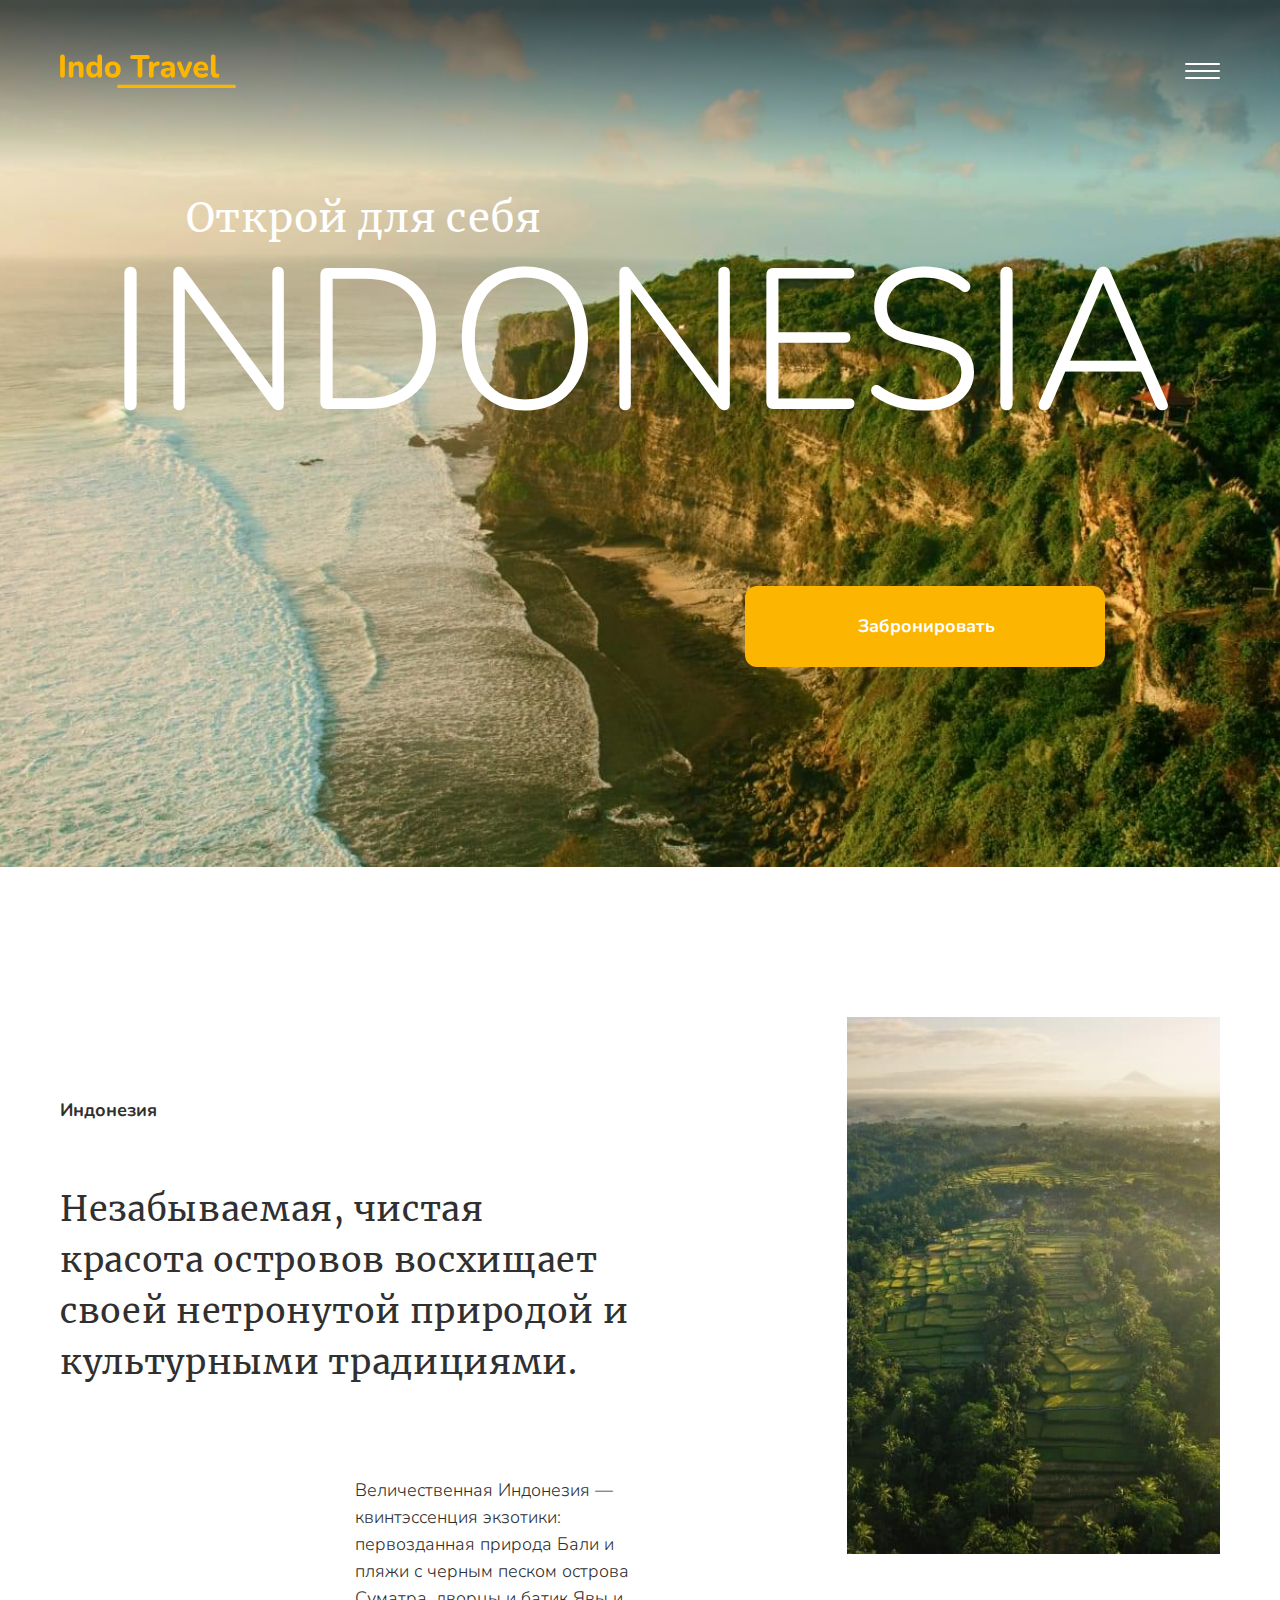
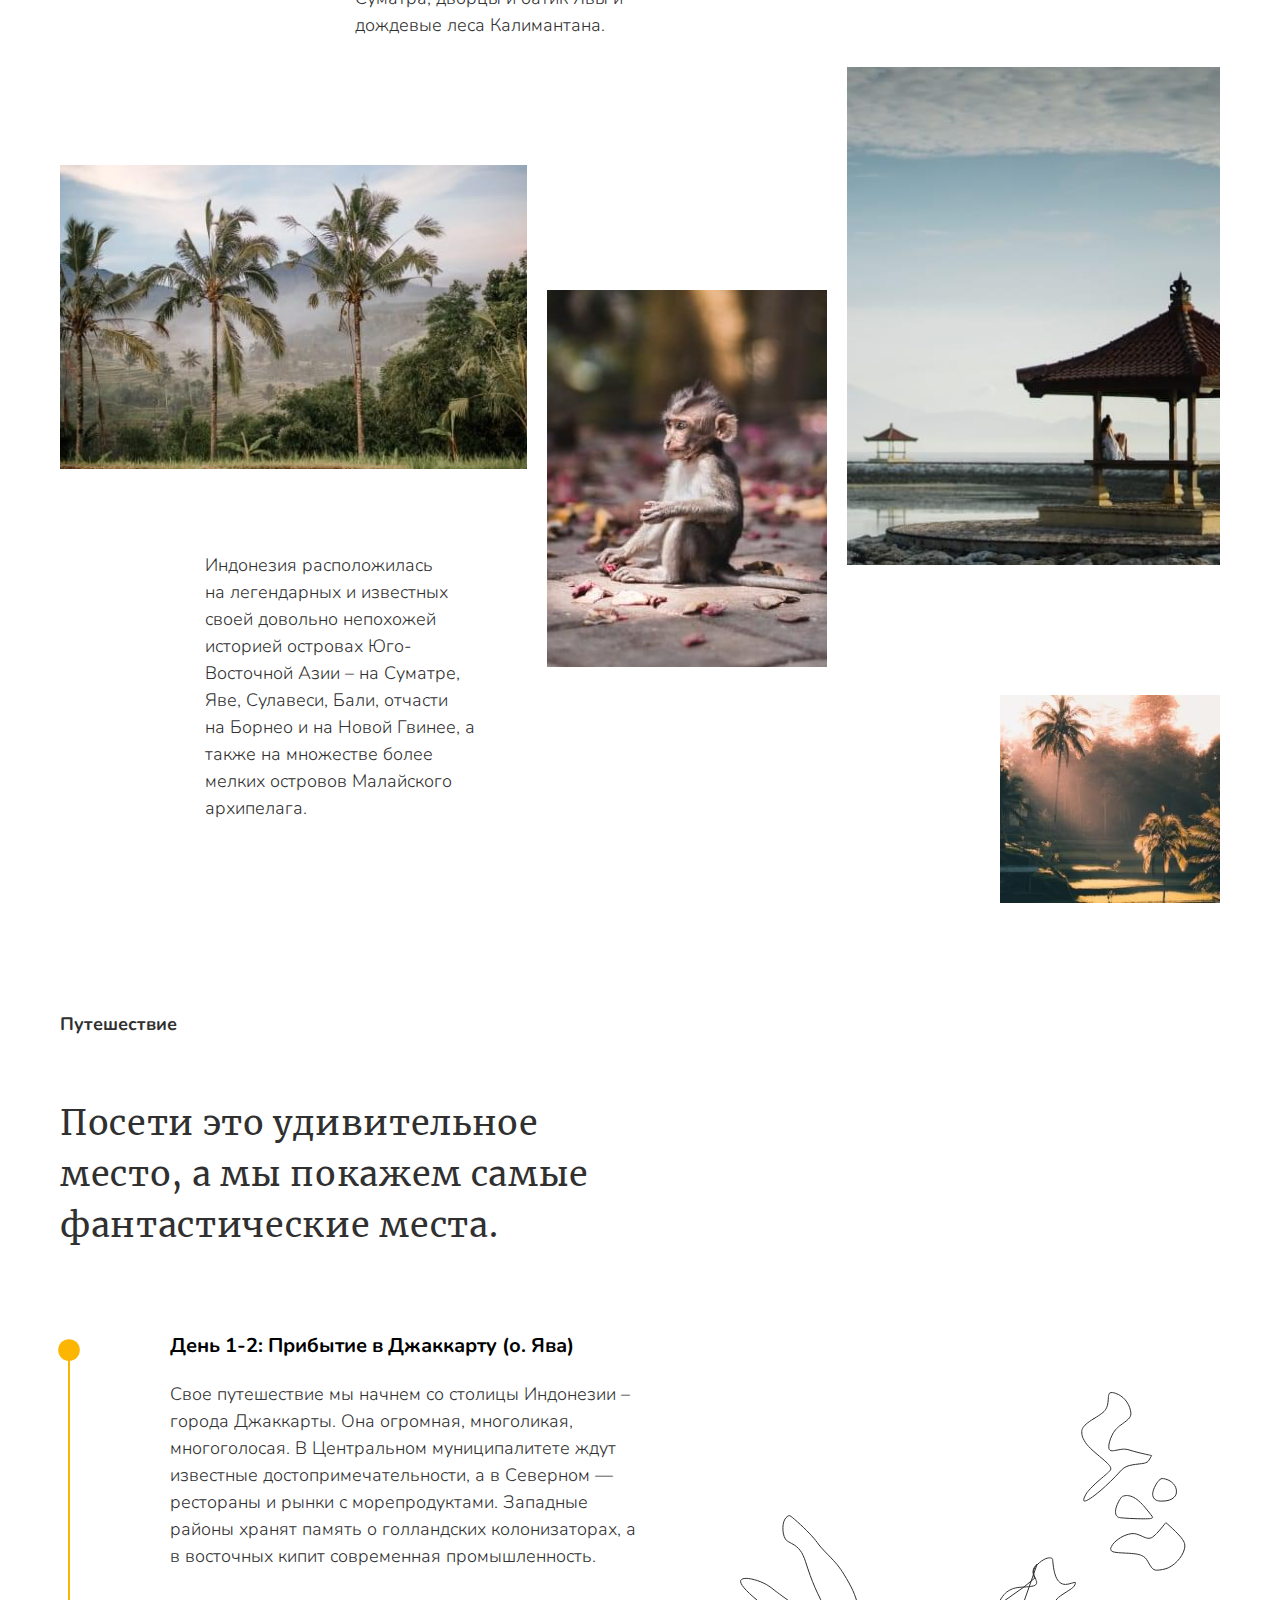
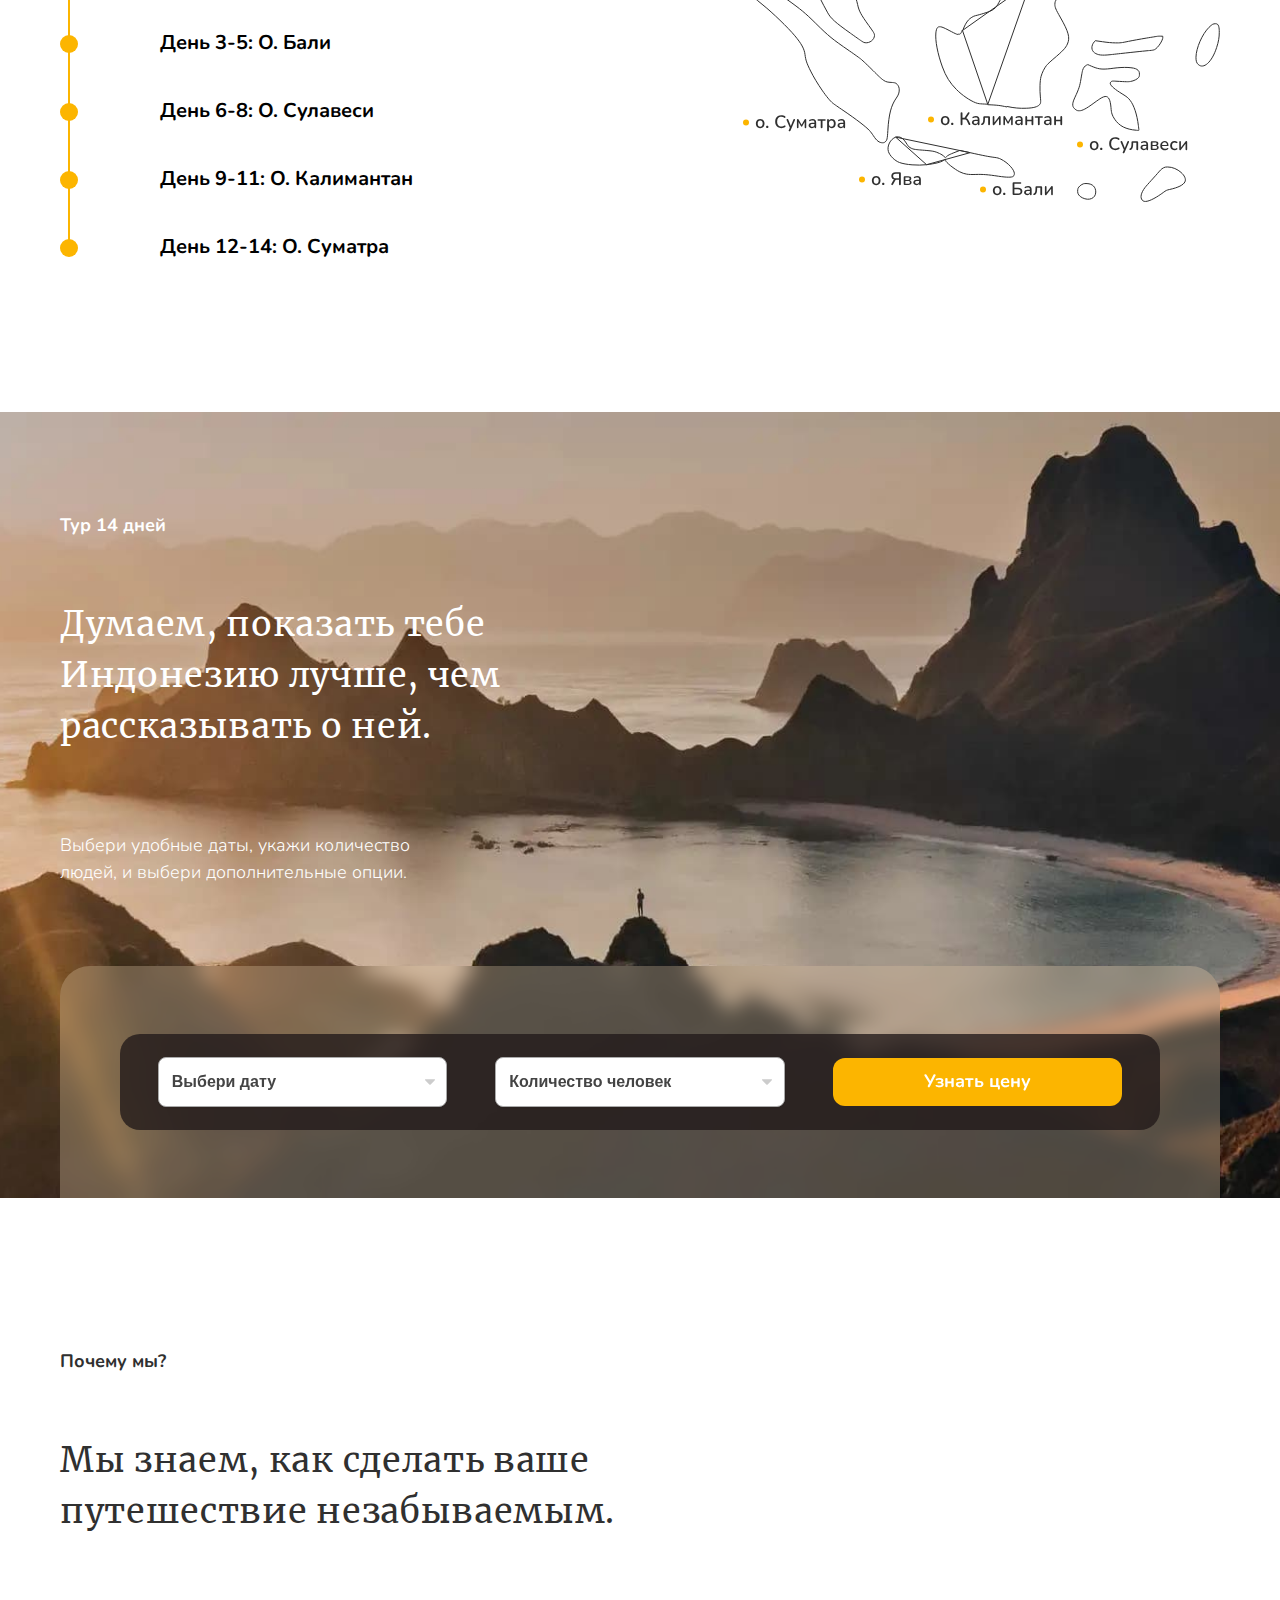
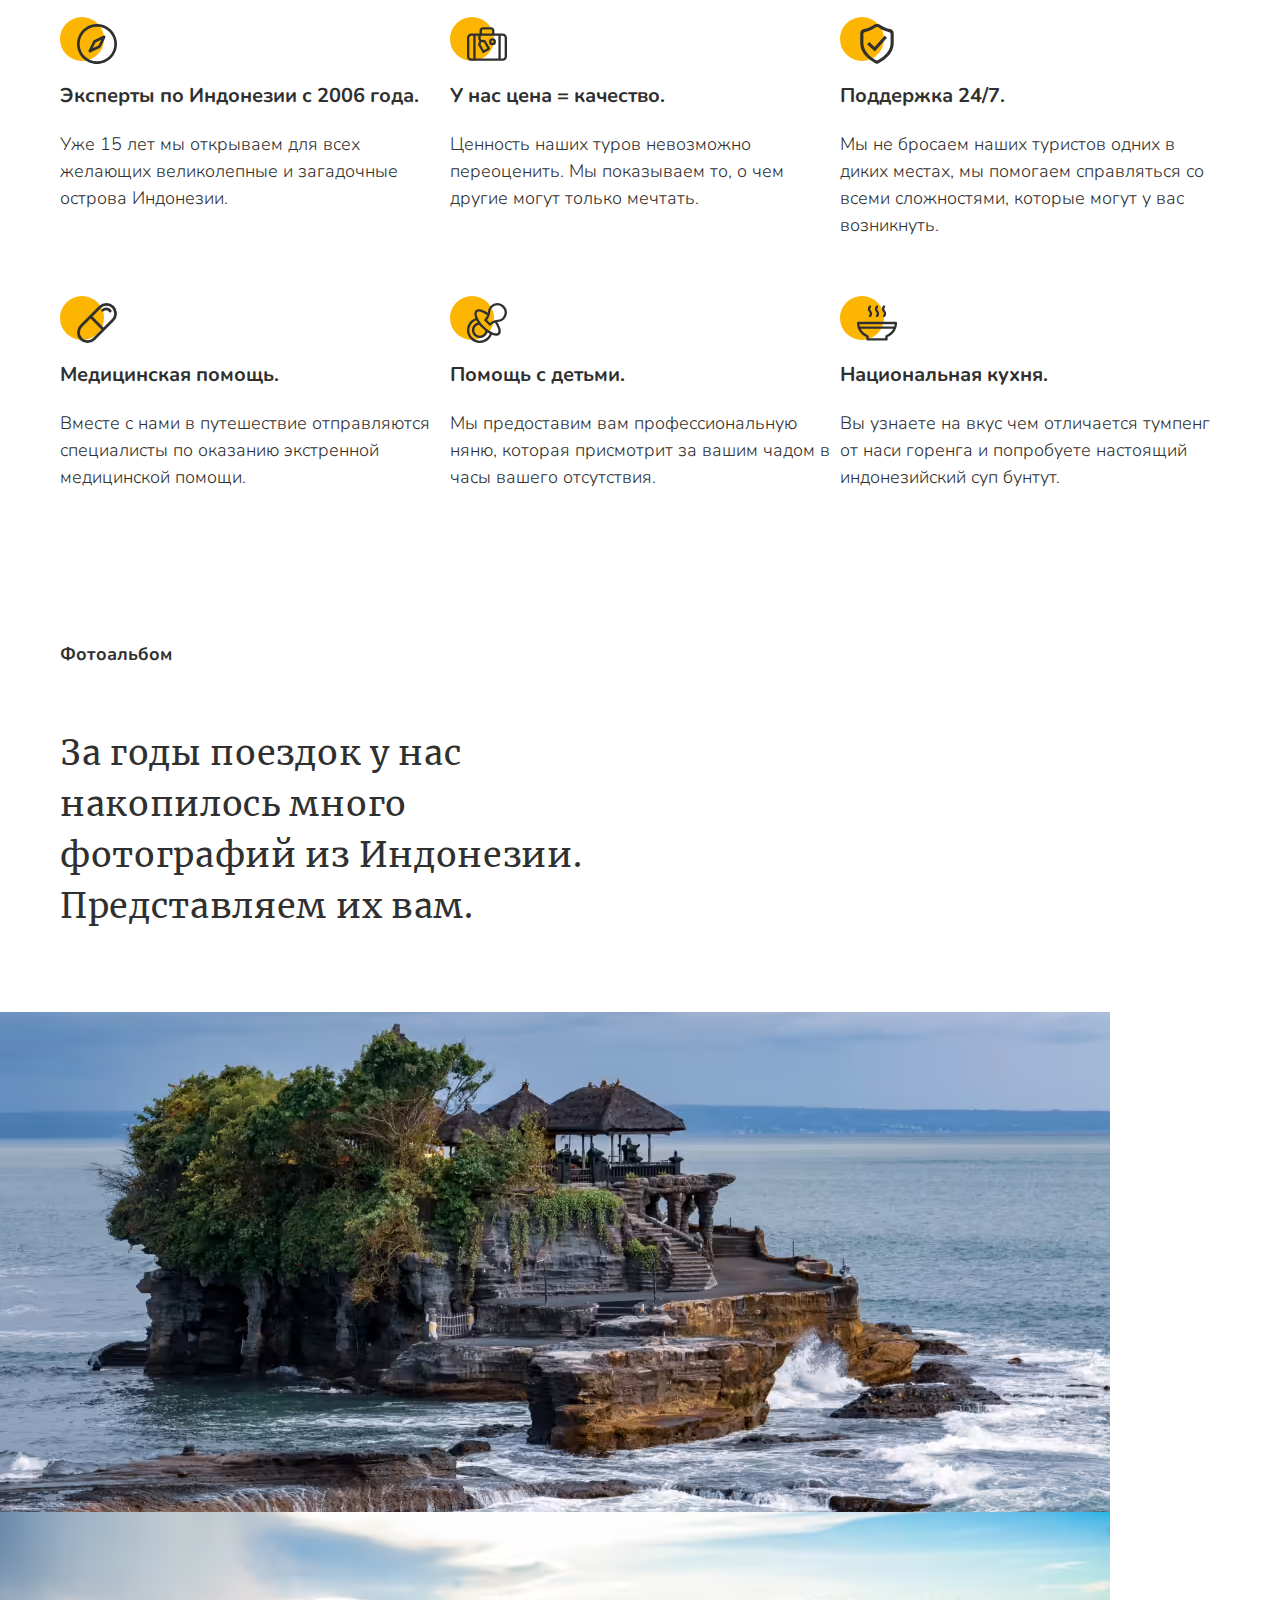
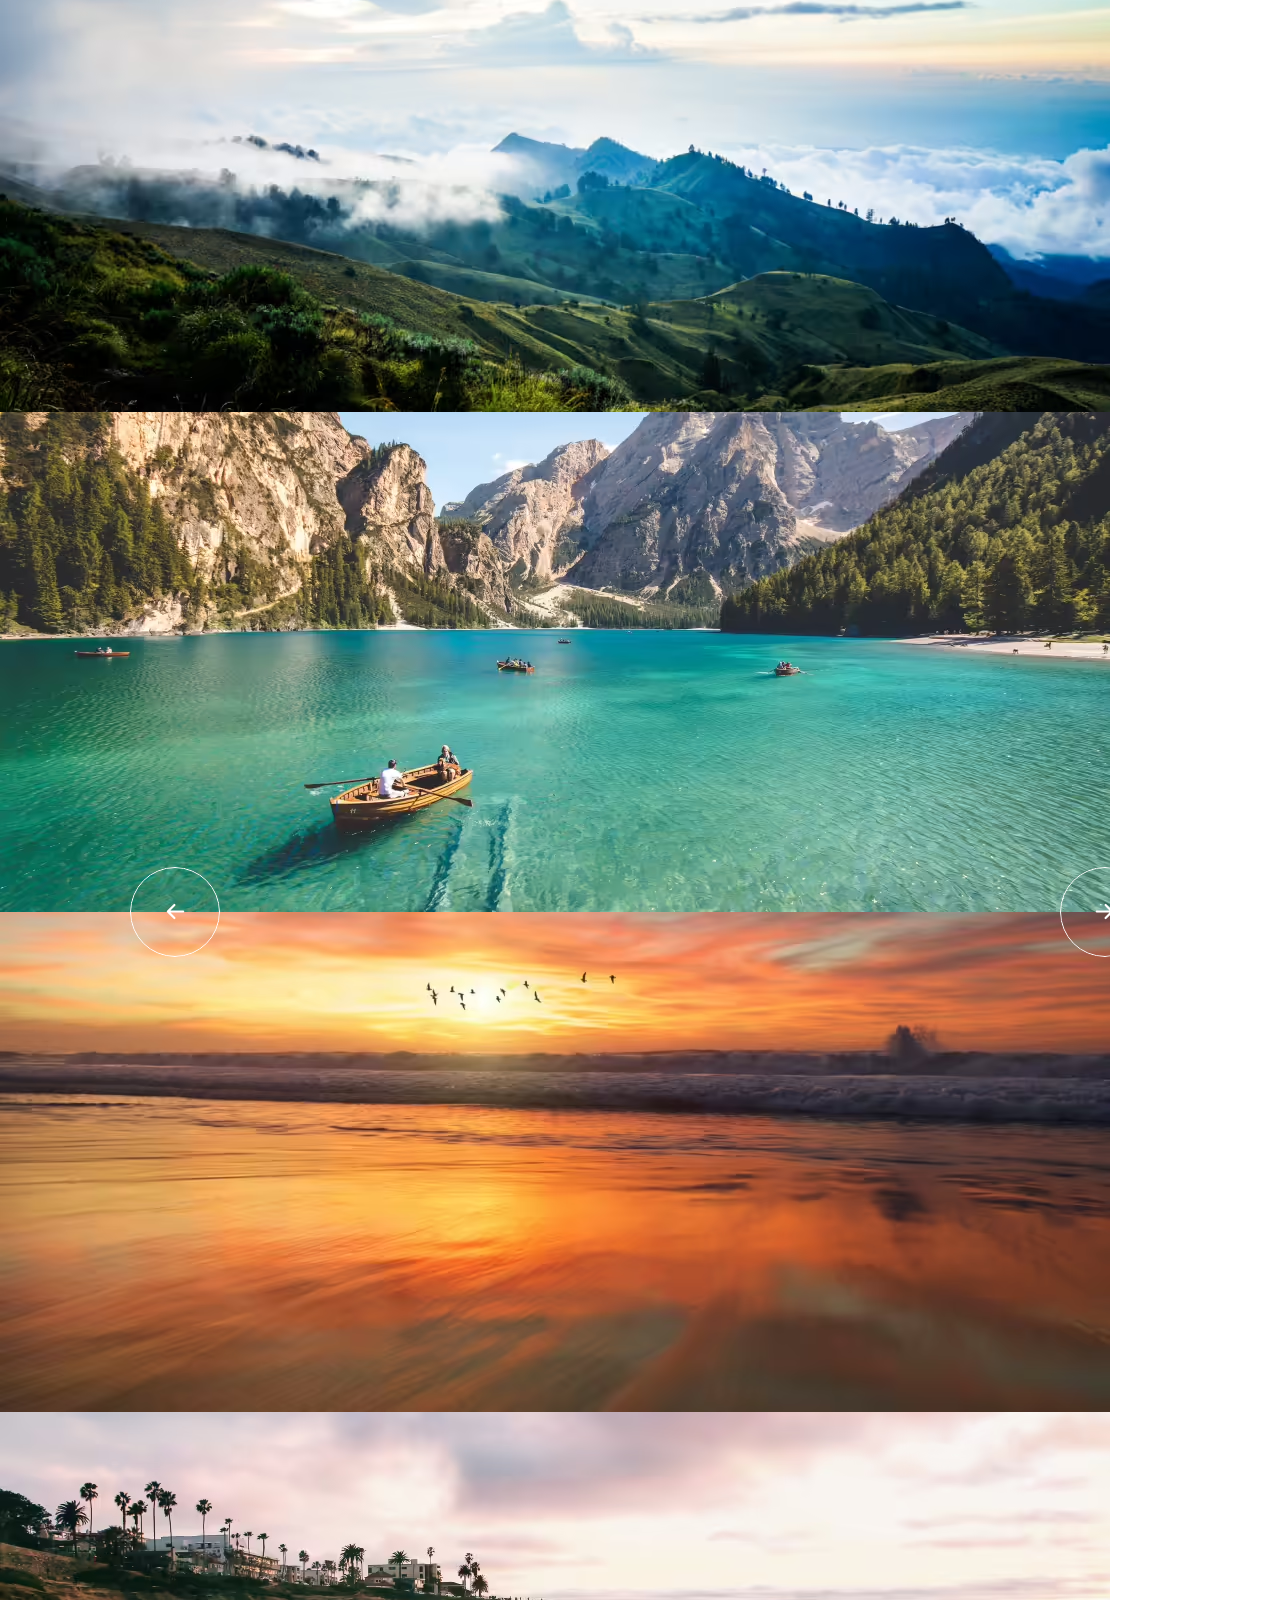
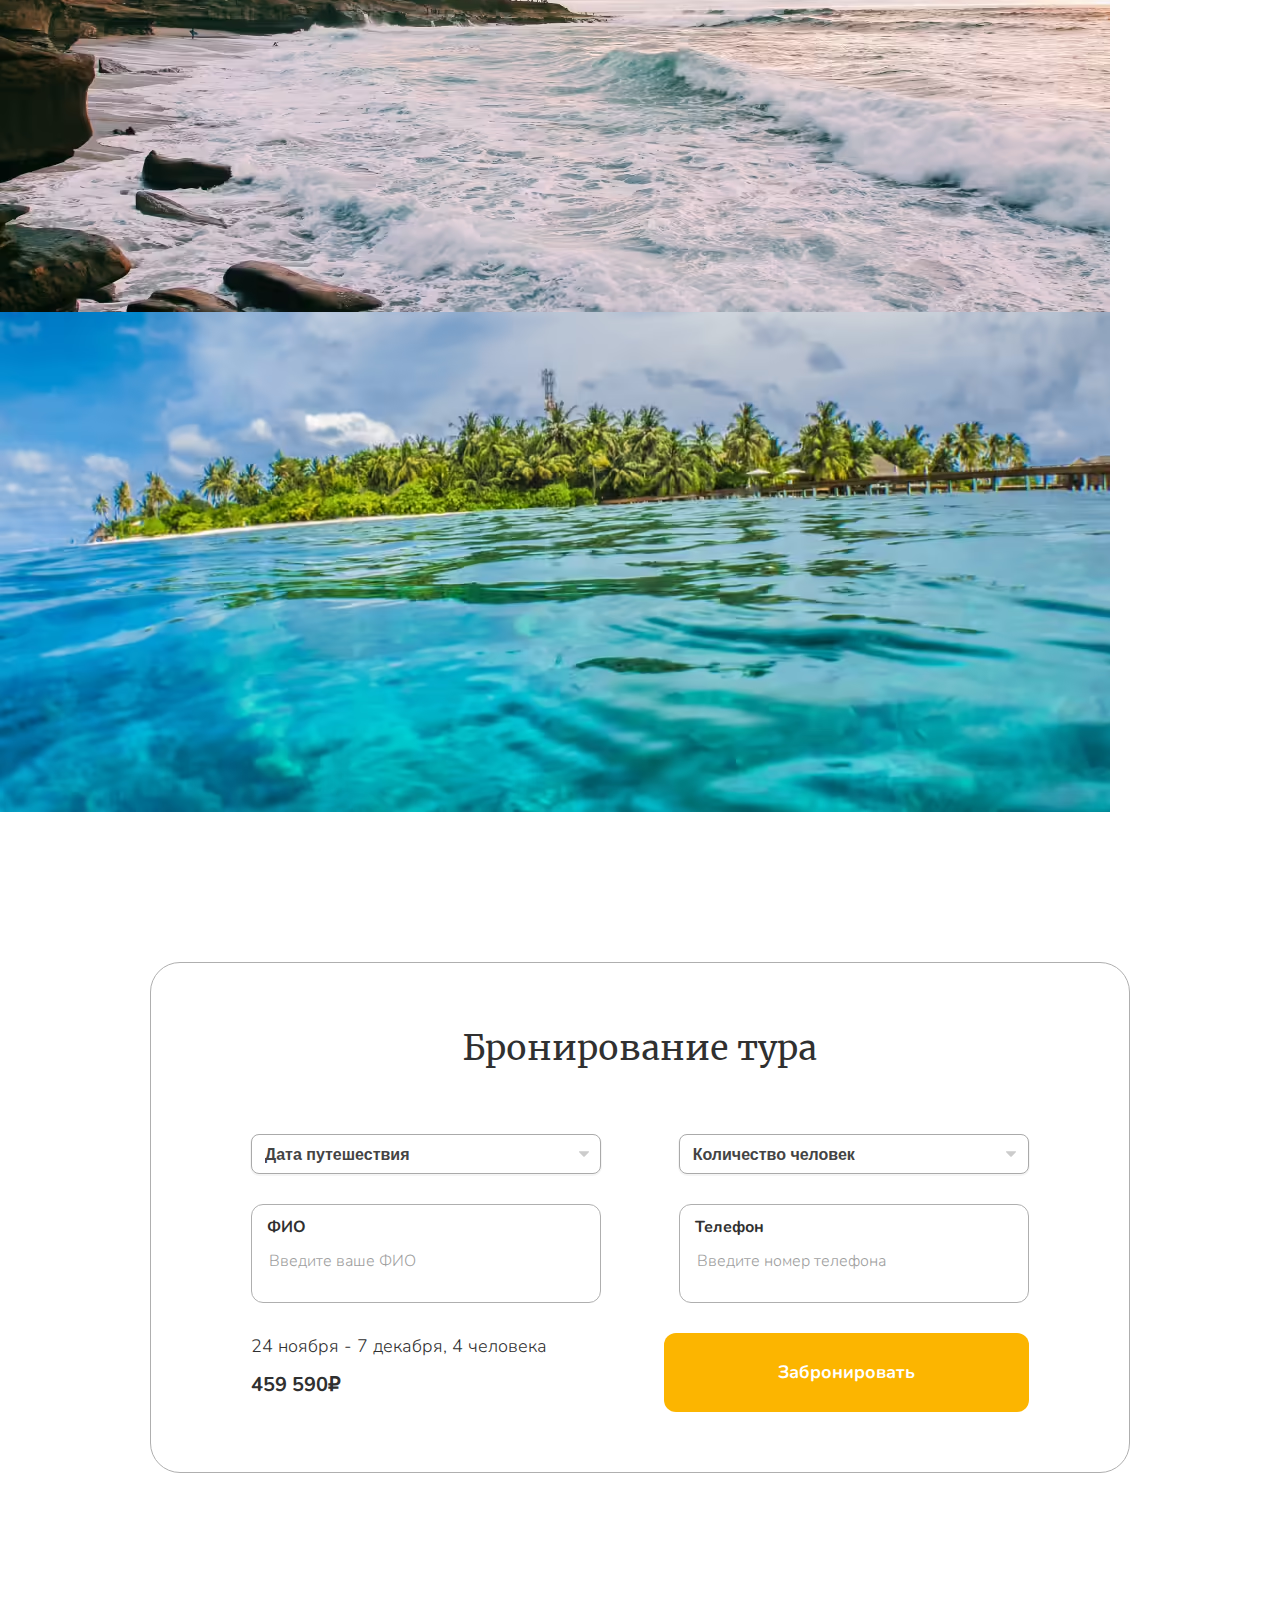
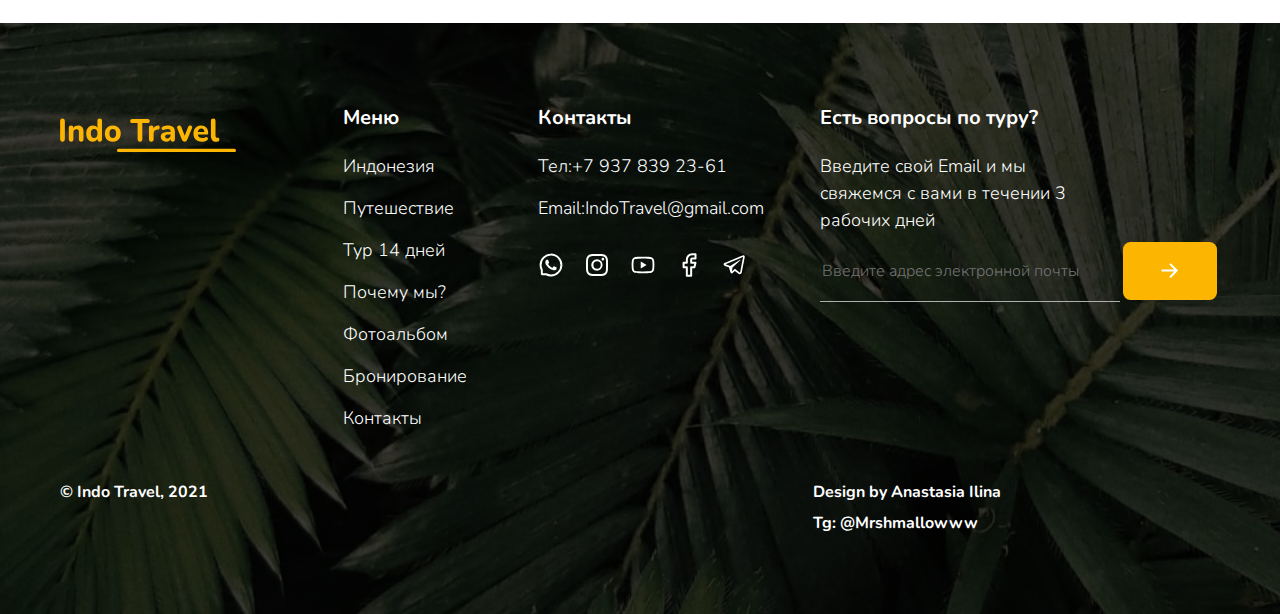
==== index.html @ fde3fc56 "countDownTimer" ====
<!DOCTYPE html>
<html lang="en">

<head>
  <meta charset="UTF-8">
  <meta http-equiv="X-UA-Compatible" content="IE=edge">
  <meta name="viewport" content="width=device-width,initial-scale=1">
  <link rel="preload" href="fonts/merriweather-v28-latin_cyrillic-regular.woff2" as="font" type="font/woff2" crossorigin>
  <link rel="preload" href="fonts/nunito-v20-latin_cyrillic-300.woff2" as="font" type="font/woff2" crossorigin>
  <link rel="preload" href="fonts/nunito-v20-latin_cyrillic-700.woff2" as="font" type="font/woff2" crossorigin>
  <link rel="icon" type="image/svg+xml" href="img/favicon.svg">
  <link rel="icon" type="image/png" href="img/favicon.png">
  <link rel="stylesheet" href="css/index.css">
  <link rel="stylesheet" href="css/timer.css">
  <title>Indonesia</title>
  <script type="module" src="./js/main.js"></script>
  <script>
  //   document.addEventListener('DOMContentLoaded', () => {
  //     countdownTimer();
  //   })
  // </script>
</head>

<body>
  <header class="header">
    <div class="container header__container">
      <img src="img/logo.svg" class="logo header__logo" alt="Логотип компании Indo Travel">

      <button class="header__menu-button" aria-label="Кнопка вызова меню"></button>

      <nav class="header__menu">
        <ul class="header__list">
          <li class="header__item"><a href="#about" class="header__link">Индонезия</a></li>
          <li class="header__item"><a href="#travel" class="header__link">Путешествие</a></li>
          <li class="header__item"><a href="#tour" class="header__link">Тур 14 дней</a></li>
          <li class="header__item"><a href="#why" class="header__link">Почему мы?</a></li>
          <li class="header__item"><a href="#album" class="header__link">Фотоальбом</a></li>
          <li class="header__item"><a href="#reservation" class="header__link">Бронирование</a></li>
          <li class="header__item"><a href="#contacts" class="header__link">Контакты</a></li>
        </ul>
      </nav>
    </div>
  </header>
  <main>
    <section class="section hero" id="hero">
      <div class="container">
        <div class="hero__content">
          <div class="hero__wrapper-title">
            <p class="hero__subtitle">Открой для себя</p>
            <h1 class="hero__title">Indonesia</h1>
          </div>

          <p class="hero__text">Действует скидка 20% на туры от 6&nbsp;человек</p>

          <div class="hero__timer timer" data-timer-deadline="2022/03/17 00:19">
            <p class="timer__title">До конца акции осталось:</p>
            <p class="timer__item timer__item_days">
              <span class="timer__count timer__count_days">2</span>
              <span class="timer__units timer__units_days">дня</span>
            </p>
            <p class="timer__item timer__item_hours">
              <span class="timer__count timer__count_hours">05</span>
              <span class="timer__units timer__units_hours">часов</span>
            </p>
            <p class="timer__item timer__item_minutes">
              <span class="timer__count timer__count_minutes">12</span>
              <span class="timer__units timer__units_minutes">минут</span>
            </p>
          </div>

          <button class="button hero__button">Забронировать</button>
        </div>
      </div>
    </section>
    <section class="section about" id="about">
      <div class="container about__container about__content">
        <div class="about__grid-item about__grid-item_a">
          <h2 class="section__title">Индонезия</h2>
          <p class="section__text about__text about__text_big about__text_a">Незабываемая, чистая красота островов восхищает своей нетронутой природой и культурными традициями.</p>
        </div>

        <p class="section__text section__text_small about__text about__text_small about__grid-item about__grid-item_b">Величественная Индонезия — квинтэссенция экзотики: первозданная природа Бали и пляжи с черным песком острова Суматра, дворцы и батик Явы и дождевые леса Калимантана.</p>

        <div class="about__pics about__grid-item">
          <div class="about__list">
            <img src="img/about/fields.jpg" alt="Поля" class="about__item about__item_a about__image">
            <img src="img/about/palm.jpg" alt="Пальмы" class="about__item about__item_b about__image">
            <img src="img/about/monkey.jpg" alt="Обезьяна" class="about__item about__item_c about__image">
            <img src="img/about/gazebo.jpg" alt="Беседка" class="about__item about__item_d about__image">
            <img src="img/about/sunshine.jpg" alt="Солнечные лучи" class="about__item about__item_e about__image">
          </div>
        </div>

        <p class="section__text section__text_small about__text about__text_small about__grid-item about__grid-item_c">Индонезия расположилась на&nbsp;легендарных и известных своей довольно непохожей историей островах Юго-Восточной Азии – на&nbsp;Суматре, Яве, Сулавеси, Бали, отчасти на&nbsp;Борнео и на&nbsp;Новой Гвинее, а также на&nbsp;множестве более мелких островов Малайского архипелага.</p>
      </div>
    </section>
    <section class="section travel" id="travel">
      <div class="container travel__container">
        <h2 class="section__title travel__title">Путешествие</h2>
        <p class="section__text section__text_big travel__text travel__text_big">Посети это удивительное место, а мы покажем самые фантастические места.</p>
        <div class="travel__content">
          <ul class="travel__accordion" id="accordion">
            <li class="travel__item travel__item_active">
              <button class="travel__item-title">День 1-2: Прибытие в Джаккарту (о. Ява)</button>
              <div class="travel__item-text-wrapper">
                <p class="travel__item-text">Свое путешествие мы начнем со столицы Индонезии – города Джаккарты. Она огромная, многоликая, многоголосая. В Центральном муниципалитете ждут известные достопримечательности, а в Северном — рестораны и рынки с морепродуктами. Западные районы хранят память о голландских колонизаторах, а в восточных кипит современная промышленность.</p>
              </div>
            </li>
            <li class="travel__item">
              <button class="travel__item-title">День 3-5: О. Бали</button>
              <div class="travel__item-text-wrapper">
                <p class="travel__item-text">Природа острова поражает экзотичностью лесов, величием гор и до сих пор действующих вулканов, среди которых самыми живописными считаются Гунунг-Батур и Гунунг-Агунг. Именно сочетание необычной природы и старинных индуистских храмов – прекрасная и уникальная особенность Бали, выделяющая его из других островов Индонезии.</p>
              </div>
            </li>
            <li class="travel__item">
              <button class="travel__item-title">День 6-8: О. Сулавеси</button>
              <div class="travel__item-text-wrapper">
                <p class="travel__item-text">Сулавеси — настоящий заповедник культур и традиций, а к тому же ещё и просто очень красивый и зелёный остров. Пещерные захоронения, экзотическая природа, заповедник острова Бутон, дайвинг среди коралловых рифов в районе залива Манадо, горные озёра, пышные народные церемонии — всё это привлекает сюда тысячи туристов каждый год.</p>
              </div>
            </li>
            <li class="travel__item">
              <button class="travel__item-title">День 9-11: О. Калимантан</button>
              <div class="travel__item-text-wrapper">
                <p class="travel__item-text">Калимантан (Борнео)— третий по величине остров в мире; единственный морской остров, разделённый между тремя государствами: Индонезией, Малайзией и Брунеем.</p>
              </div>
            </li>
            <li class="travel__item">
              <button class="travel__item-title">День 12-14: О. Суматра</button>
              <div class="travel__item-text-wrapper">
                <p class="travel__item-text">Суматра — один из крупнейших островов Индонезии, известный своими протяженными пляжами с темным песком, руинами древних храмовых комплексов и дворцов и нетронутой природой. Вдоль западного побережья Суматры раскинулись горы Барисан, самый высокий пик которых — гора Керинчи (3800 м).</p>
              </div>
            </li>
          </ul>
        </div>
      </div>
    </section>

    <section class="section tour" id="tour">
      <div class="container tour__container">
        <div class="tour__info">
          <h2 class="section__title tour__title">Тур 14 дней</h2>
          <p class="section__text section__text_big">Думаем, показать тебе Индонезию лучше, чем рассказывать о ней.</p>
          <p class="section__text tour__text">Выбери удобные даты, укажи количество людей, и выбери дополнительные опции.</p>
        </div>
        <div class="tour__content">
          <form action="#" class="tour__form">
            <label class="tour__select-wrapper tour__select-wrapper_date">
              <select name="dates" id="tour__date" class="tour__select">
                <option value="" class="tour__option">Выбери дату</option>
                <option value="4.02 - 18.02" class="tour__option">4.02 - 18.02</option>
                <option value="7.02 - 21.02" class="tour__option">7.02 - 21.02</option>
                <option value="12.02 - 26.02" class="tour__option">12.02 - 26.02</option>
                <option value="20.02 - 6.03" class="tour__option">20.02 - 6.03</option>
              </select>
            </label>
            <label class="tour__select-wrapper tour__select-wrapper_people">
              <select name="people" id="tour__people" class="tour__select">
                <option value="" class="tour__option">Количество человек</option>
                <option value="" class="tour__option">1</option>
                <option value="" class="tour__option">2</option>
                <option value="" class="tour__option">3</option>
                <option value="" class="tour__option">4</option>
                <option value="" class="tour__option">5</option>
                <option value="" class="tour__option">6</option>
              </select>
            </label>
            <button class="button tour__button">Узнать цену</button>
          </form>
        </div>
      </div>
    </section>
    <section class="section why" id="why">
      <div class="container why__container">
        <h2 class="section__title why__title">Почему мы?</h2>
        <p class="section__text section__text_big why__text why__text_big">Мы знаем, как сделать ваше путешествие незабываемым.</p>
        <div class="why__content">
          <ul class="why__list">
            <li class="why__item">
              <h3 class="why__item-title">Эксперты по Индонезии с 2006 года.</h3>
              <p class="why__item-text">Уже 15 лет мы открываем для всех желающих великолепные и загадочные острова Индонезии.</p>
            </li>
            <li class="why__item">
              <h3 class="why__item-title">У нас цена = качество.</h3>
              <p class="why__item-text">Ценность наших туров невозможно переоценить. Мы показываем то, о чем другие могут только мечтать.</p>
            </li>
            <li class="why__item">
              <h3 class="why__item-title">Поддержка 24/7.</h3>
              <p class="why__item-text">Мы не бросаем наших туристов одних в диких местах, мы помогаем справляться со всеми сложностями, которые могут у вас возникнуть.</p>
            </li>
            <li class="why__item">
              <h3 class="why__item-title">Медицинская помощь.</h3>
              <p class="why__item-text">Вместе с нами в путешествие отправляются специалисты по оказанию экстренной медицинской помощи.</p>
            </li>
            <li class="why__item">
              <h3 class="why__item-title">Помощь с детьми.</h3>
              <p class="why__item-text">Мы предоставим вам профессиональную няню, которая присмотрит за вашим чадом в часы вашего отсутствия.</p>
            </li>
            <li class="why__item">
              <h3 class="why__item-title">Национальная кухня.</h3>
              <p class="why__item-text">Вы узнаете на вкус чем отличается тумпенг от наси горенга и попробуете настоящий индонезийский суп бунтут.</p>
            </li>
          </ul>
        </div>
      </div>
    </section>
    <section class="section album" id="album">
      <div class="container album__container">
        <h2 class="section__title album__title">Фотоальбом</h2>
        <p class="section__text section__text_big album__text">За годы поездок у нас накопилось много фотографий из Индонезии. Представляем их вам.</p>
      </div>
      <div class="album__slider">
        <ul class="album__list">
          <li class="album__item">
            <picture>
              <source srcset="img/album/1.avif" type="image/avif">
              <source srcset="img/album/1.webp" type="image/webp">
              <img src="img/album/1.jpg" alt="Остров" class="album__image">
            </picture>
          </li>
          <li class="album__item">
            <picture>
              <source srcset="img/album/2.avif" type="image/avif">
              <source srcset="img/album/2.webp" type="image/webp">
              <img src="img/album/2.jpg" alt="Горы" class="album__image">
            </picture>
          </li>
          <li class="album__item">
            <picture>
              <source srcset="img/album/3.avif" type="image/avif">
              <source srcset="img/album/3.webp" type="image/webp">
              <img src="img/album/3.jpg" alt="Лодки" class="album__image">
            </picture>
          </li>
          <li class="album__item">
            <picture>
              <source srcset="img/album/4.avif" type="image/avif">
              <source srcset="img/album/4.webp" type="image/webp">
              <img src="img/album/4.jpg" alt="Закат" class="album__image">
            </picture>
          </li>
          <li class="album__item">
            <picture>
              <source srcset="img/album/5.avif" type="image/avif">
              <source srcset="img/album/5.webp" type="image/webp">
              <img src="img/album/5.jpg" alt="Волны" class="album__image">
            </picture>
          </li>
          <li class="album__item">
            <picture>
              <source srcset="img/album/6.avif" type="image/avif">
              <source srcset="img/album/6.webp" type="image/webp">
              <img src="img/album/6.jpg" alt="Лагуна" class="album__image">
            </picture>
          </li>
        </ul>
        <div class="album__left"></div>
        <div class="album__right"></div>
      </div>
    </section>
    <section class="section reservation" id="reservation">
      <div class="container reservation__container">
        <form action="#" class="reservation__form">
          <h2 class="reservation__title">Бронирование тура</h2>
          <div class="reservation__inputs">
            <div class="reservation__selects">
              <label class="reservation__select-wrapper reservation__select-wrapper_date">
                <select name="dates" id="reservation__date" class="reservation__select">
                  <option value="" class="tour__option">Дата путешествия</option>
                  <option value="4.02 - 18.02" class="tour__option reservation__option">4.02 - 18.02</option>
                  <option value="7.02 - 21.02" class="tour__option reservation__option">7.02 - 21.02</option>
                  <option value="12.02 - 26.02" class="tour__option reservation__option">12.02 - 26.02</option>
                  <option value="20.02 - 6.03" class="tour__option reservation__option">20.02 - 6.03</option>
                </select>
              </label>
              <label class="reservation__select-wrapper reservation__select-wrapper_people">
                <select name="people" id="reservation__people" class="reservation__select">
                  <option value="" class="tour__option reservation__option">Количество человек</option>
                  <option value="" class="tour__option reservation__option">1</option>
                  <option value="" class="tour__option reservation__option">2</option>
                  <option value="" class="tour__option reservation__option">3</option>
                  <option value="" class="tour__option reservation__option">4</option>
                  <option value="" class="tour__option reservation__option">5</option>
                  <option value="" class="tour__option reservation__option">6</option>
                </select>
              </label>
            </div>
          </div>
          <div class="reservation__contacts">
            <div class="reservation__input-wrap">
              <label for="reservation__name" class="reservation__label">ФИО</label>
              <input required type="text" class="reservation__input reservation__input_name" id="reservation__name" placeholder="Введите ваше ФИО">
            </div>
            <div class="reservation__input-wrap">
              <label for="reservation__phone" class="reservation__label">Телефон</label>
              <input required type="text" class="reservation__input" id="reservation__phone" placeholder="Введите номер телефона">
            </div>
          </div>
          <div class="reservation__bottom">
            <div class="reservation__info">
              <p class="reservation__data">24 ноября - 7 декабря, 4 человека</p>
              <p class="reservation__price">459 590₽</p>
            </div>
            <button class="button reservation__button">Забронировать</button>
          </div>
        </form>
      </div>
    </section>
  </main>
  <footer class="footer" id="contacts">
    <div class="container">
      <div class="footer__content">
        <img src="img/logo.svg" class="logo footer__logo" alt="Логотип компании Indo Travel">
        <div class="footer__menu">
          <h3 class="footer__title">Меню</h3>
          <ul class="footer__list">
            <li class="footer__item"><a href="#about" class="footer__link">Индонезия</a></li>
            <li class="footer__item"><a href="#travel" class="footer__link">Путешествие</a></li>
            <li class="footer__item"><a href="#tour" class="footer__link">Тур 14 дней</a></li>
            <li class="footer__item"><a href="#why" class="footer__link">Почему мы?</a></li>
            <li class="footer__item"><a href="#album" class="footer__link">Фотоальбом</a></li>
            <li class="footer__item"><a href="#reservation" class="footer__link">Бронирование</a></li>
            <li class="footer__item"><a href="#contacts" class="footer__link">Контакты</a></li>
          </ul>
        </div>
        <div class="footer__contacts">
          <h2 class="footer__title">Контакты</h2>
          <p class="footer__contacts-text">Тел:<a href="tel:+79378392361" class="footer__link">+7 937 839 23-61</a></p>
          <p class="footer__contacts-text">Email:<a href="mailto:IndoTravel@gmail.com" class="footer__link">IndoTravel@gmail.com</a>
          </p>
          <ul class="footer__socials">
            <li class="footer__link">
              <a href="#" class="footer__socials-link footer__socials-link_wa" aria-label="ссылка на whats app"></a>
            </li>
            <li class="footer__link">
              <a href="#" class="footer__socials-link footer__socials-link_inst" aria-label="ссылка на instagram"></a>
            </li>
            <li class="footer__link">
              <a href="#" class="footer__socials-link footer__socials-link_youtube" aria-label="ссылка на youtube"></a>
            </li>
            <li class="footer__link">
              <a href="#" class="footer__socials-link footer__socials-link_facebook" aria-label="ссылка на facebook"></a>
            </li>
            <li class="footer__link">
              <a href="#" class="footer__socials-link footer__socials-link_tg" aria-label="ссылка на telegram"></a>
            </li>
          </ul>
        </div>
        <form action="#" class="footer__form">
          <h2 class="footer__title footer__form-title">Есть вопросы по туру?</h2>
          <p class="footer__text">Введите свой Email и мы свяжемся с вами в течении 3 рабочих дней</p>
          <div class="footer__input-wrap">
            <input required type="text" class="footer__input" placeholder="Введите адрес электронной почты">
            <button type="submit" class="button footer__button" aria-label="Кнопка отправки данных формы"></button>
          </div>
        </form>
      </div>
      <div class="footer__info">
        <p class="footer__copy footer__info-text">© Indo Travel, 2021</p>
        <div class="footer__design">
          <p class="footer__author footer__info-text">Design by Anastasia Ilina</p>
          <p class="footer__tg footer__info-text"><a href="https://tlgg.ru/@Mrshmallowww">Tg: @Mrshmallowww</a></p>
        </div>
      </div>
    </div>
  </footer>
</body>

</html>
---- css/timer.css ----
.timer {
		display: -ms-grid;
		display: grid;
		-ms-grid-columns: (1fr) [ 3 ];
		grid-template-columns: repeat(3, 1fr);
		grid-template-areas: "title title title" "days hours minutes";
}

.timer__title {
		-ms-grid-row: 1;
		-ms-grid-column: 1;
		-ms-grid-column-span: 3;
		grid-area: title;
		font-weight: bold;
		font-size: 20px;
		line-height: 150%;
		text-align: center;
}

.timer__days {
		-ms-grid-row: 2;
		-ms-grid-column: 1;
		grid-area: days;
}

.timer__hours {
		-ms-grid-row: 2;
		-ms-grid-column: 2;
		grid-area: hours;
}

.timer__minutes {
		-ms-grid-row: 2;
		-ms-grid-column: 3;
		grid-area: minutes;
}

.timer__item {
		-ms-grid-column-align: center;
		justify-self: center;
		display: flex;
		align-items: baseline;
}

.timer__count {
		font-family: Merriweather, serif;
		font-size: 60px;
		line-height: 130%;
		letter-spacing: 0.02em;
}

.timer__units {
		font-weight: bold;
		font-size: 20px;
		line-height: 150%;
}

@media (max-width: 1200px) {
		.timer__title {
				font-size: 18px;
		}

		.timer__count {
				font-size: 50px;
		}

		.timer__units {
				font-size: 18px;
		}

}

@media (max-width: 1000px) {
		.timer__title {
				font-size: 14px;
		}

		.timer__count {
				font-size: 32px;
		}

		.timer__units {
				font-size: 12px;
		}
}

@media (max-width: 760px) {
		.timer__title {
				font-size: 12px;
		}

		.timer__count {
				font-size: 26px;
		}

		.timer__units {
				font-size: 12px;
		}
}
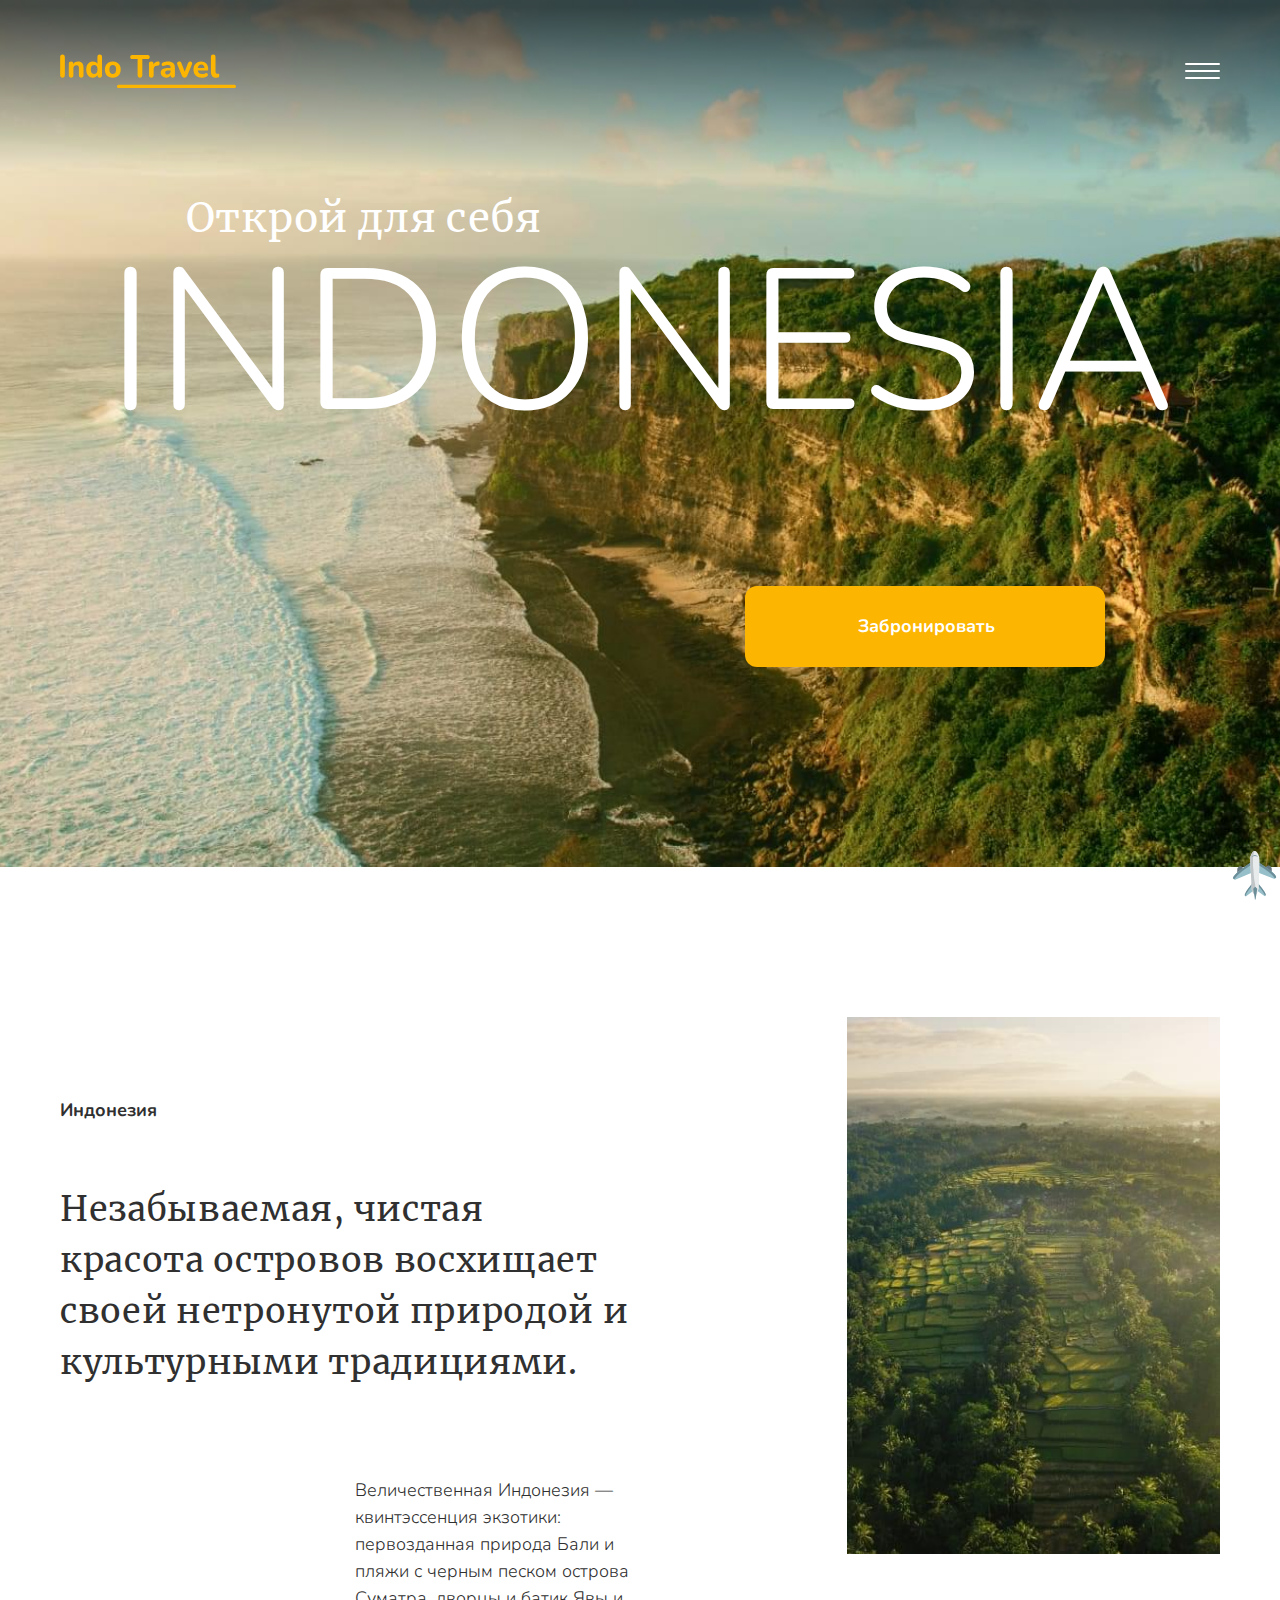
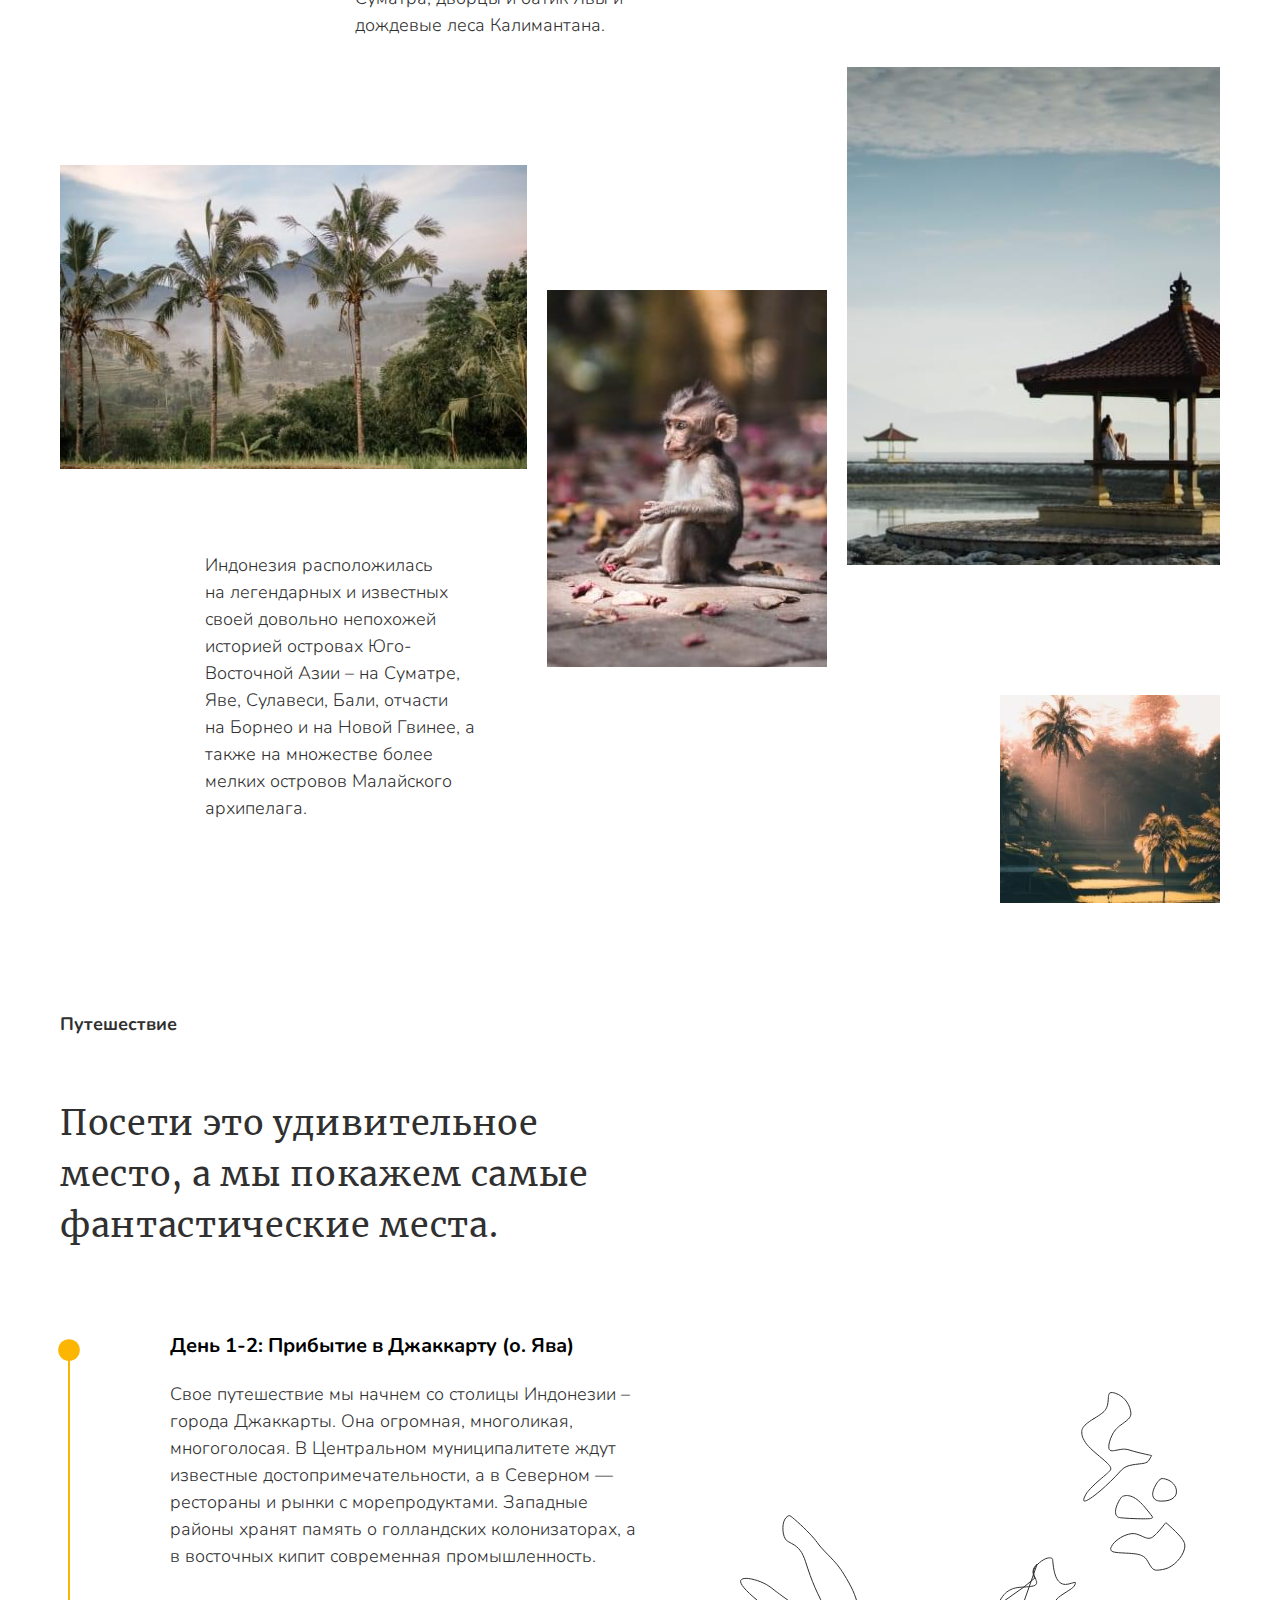
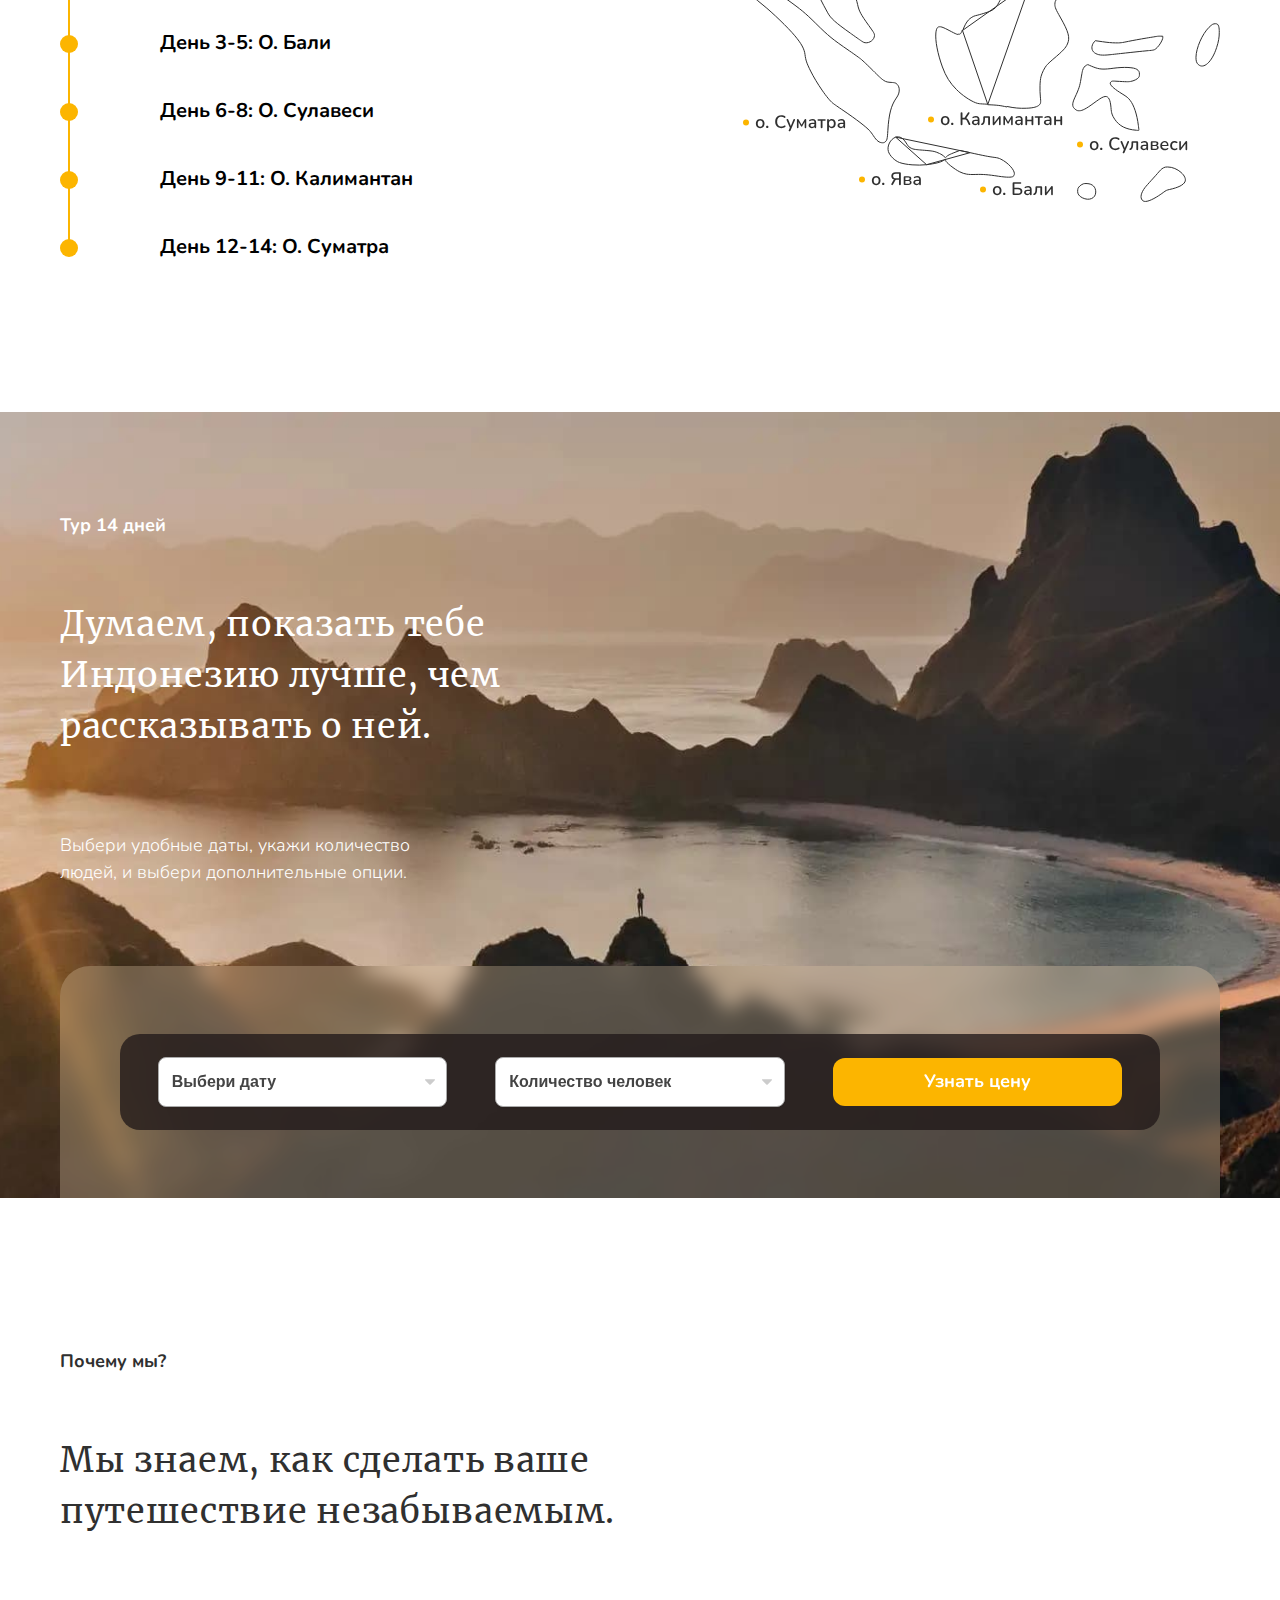
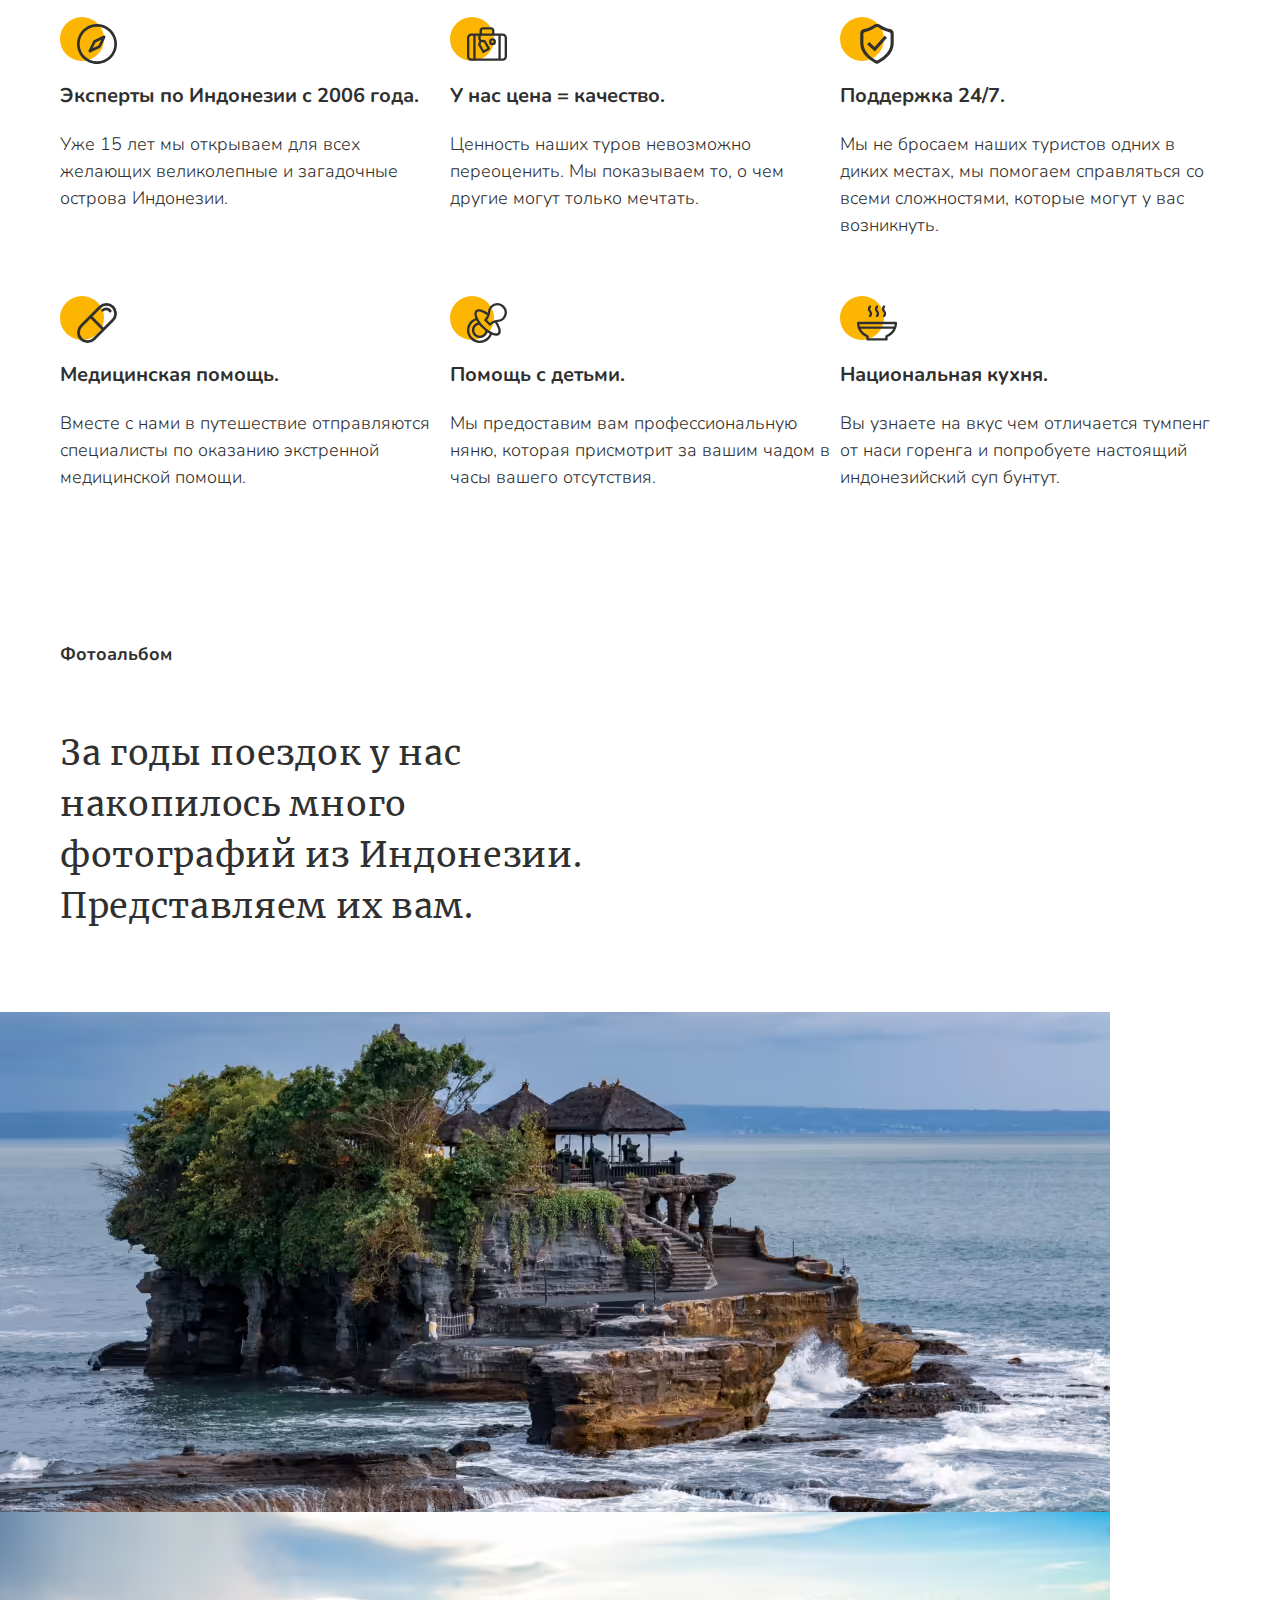
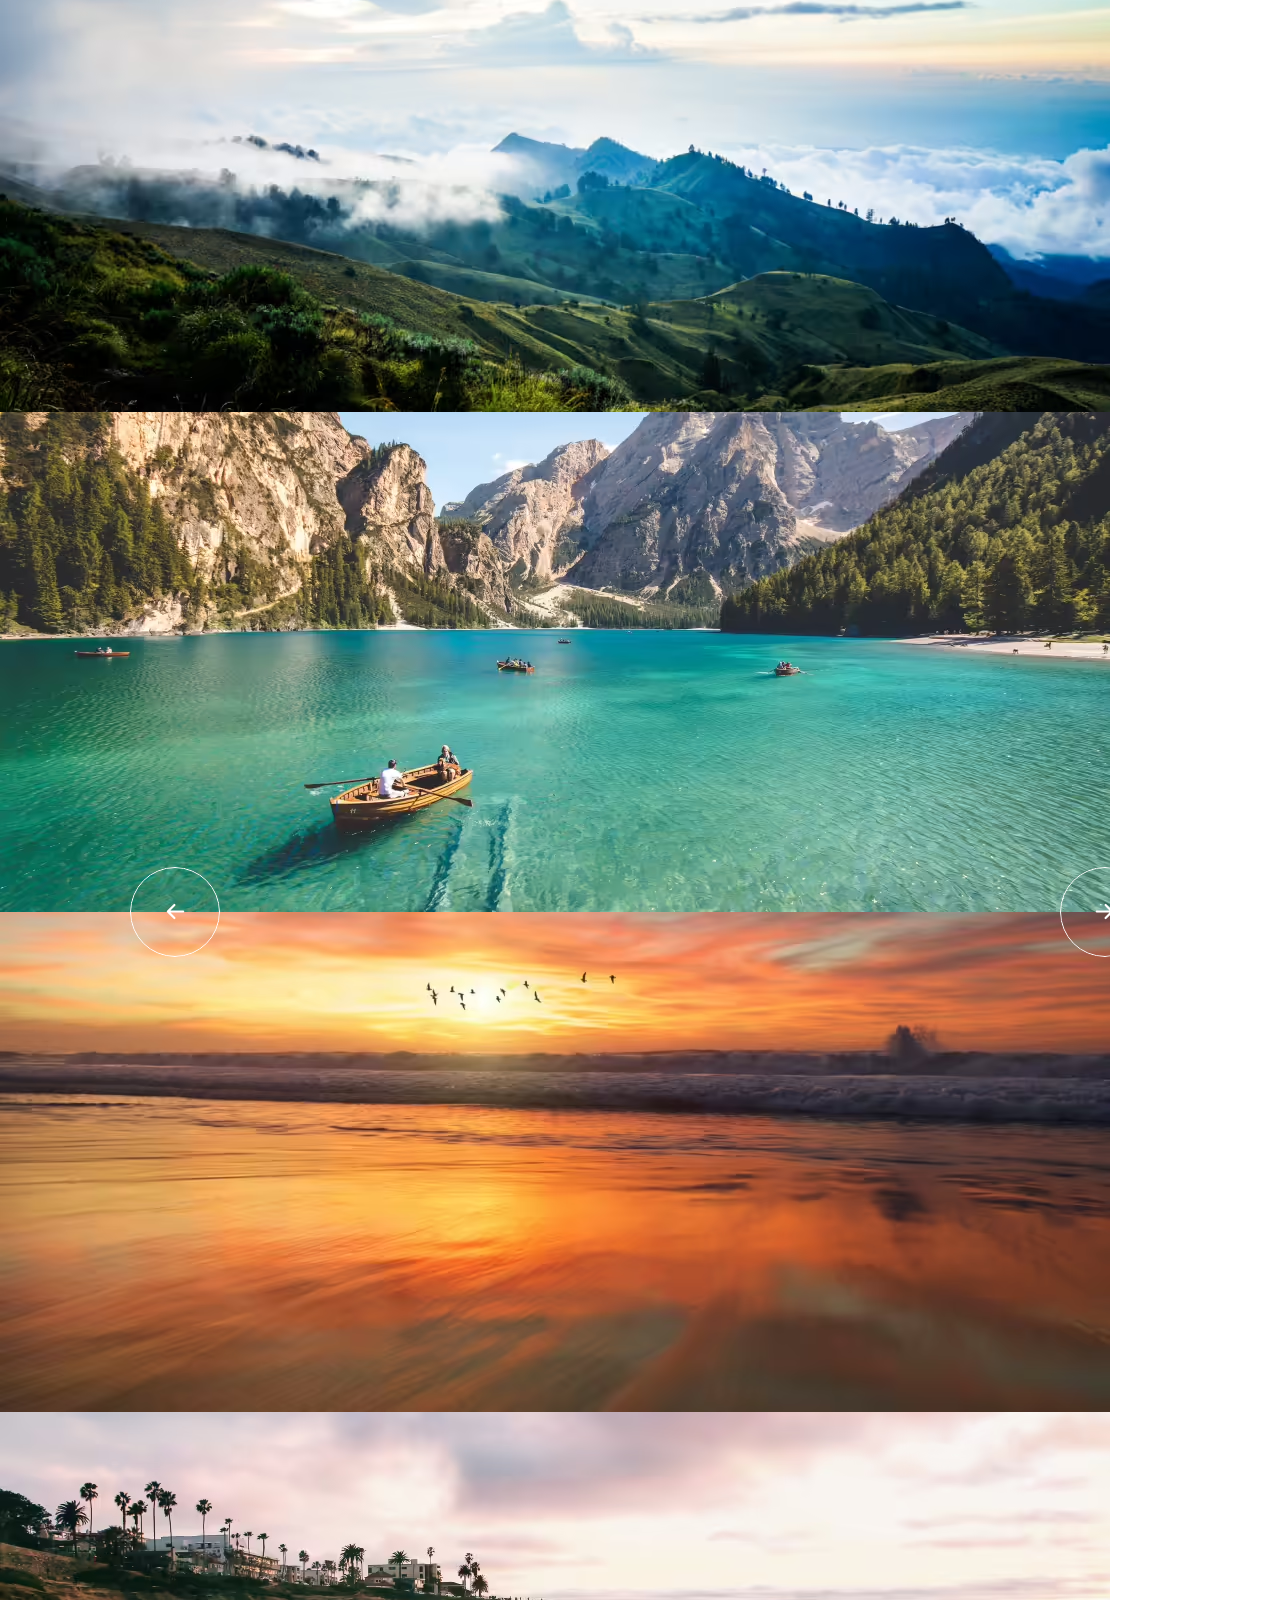
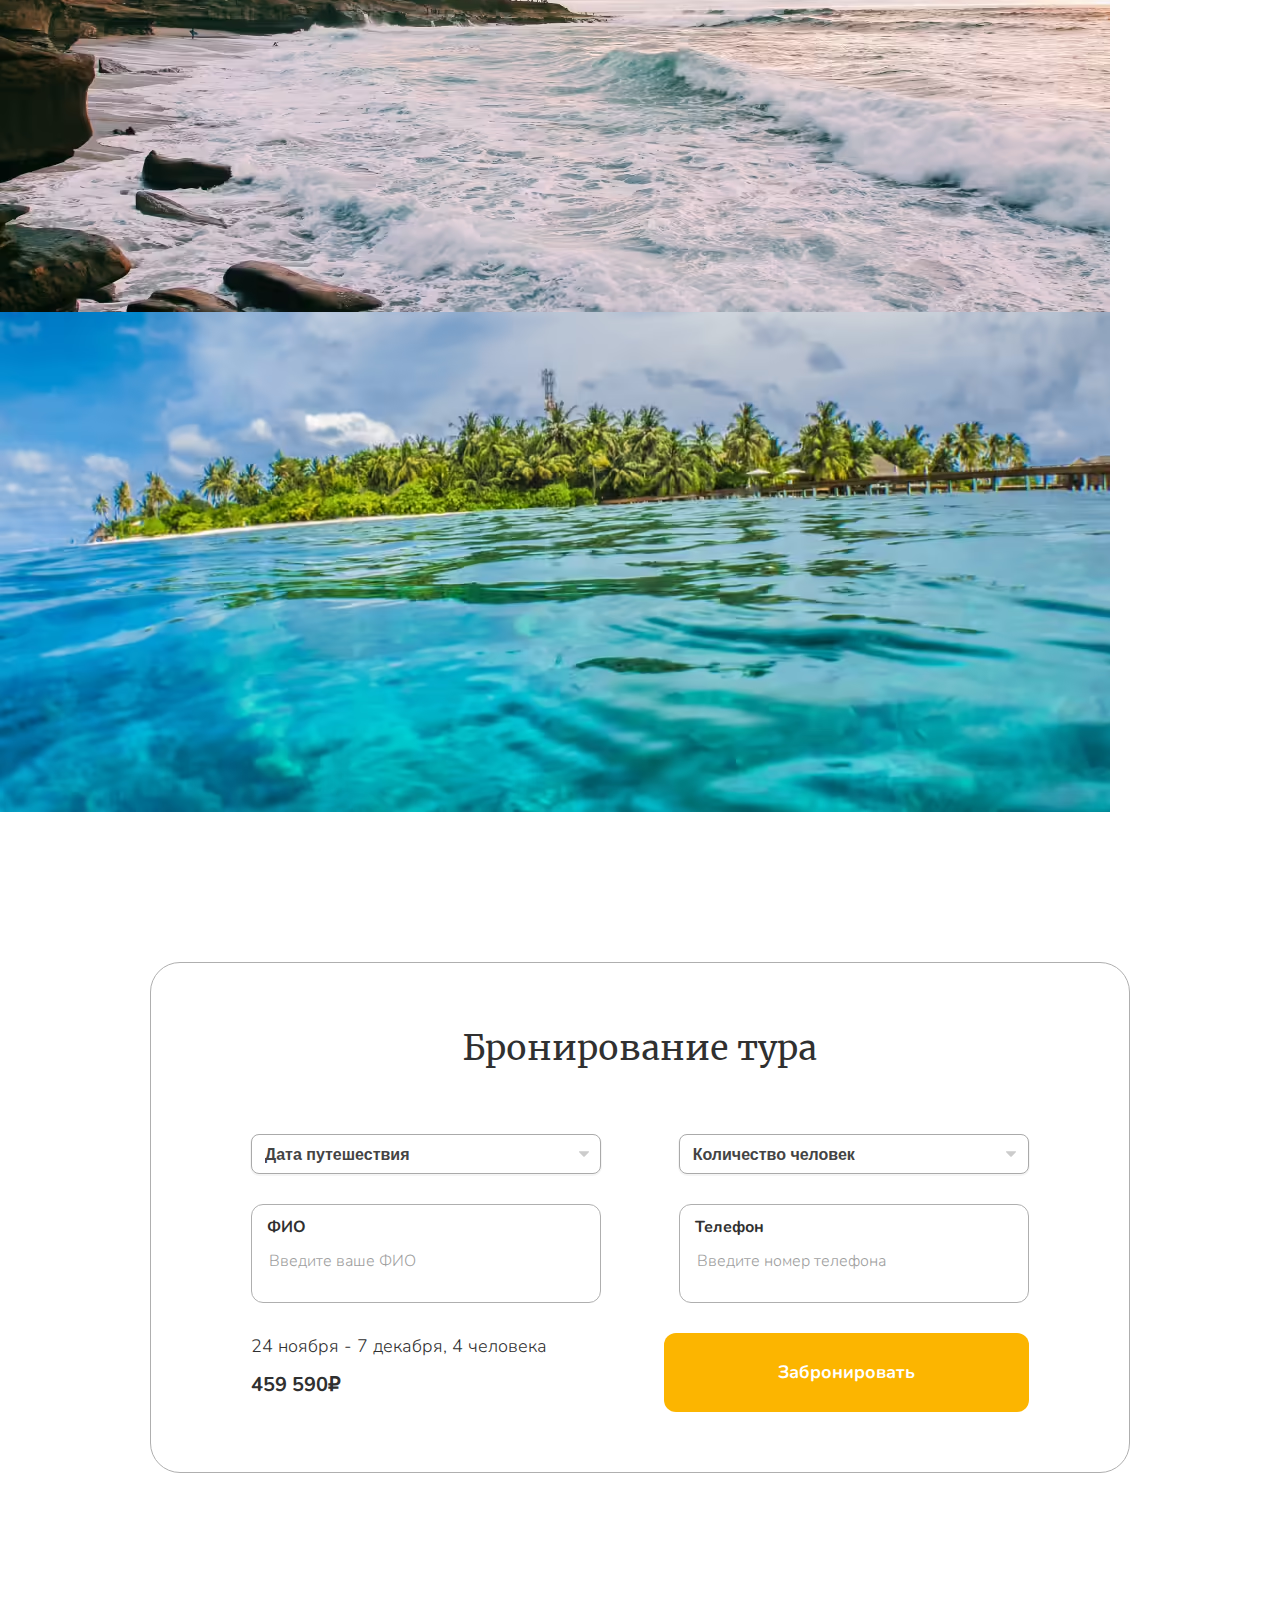
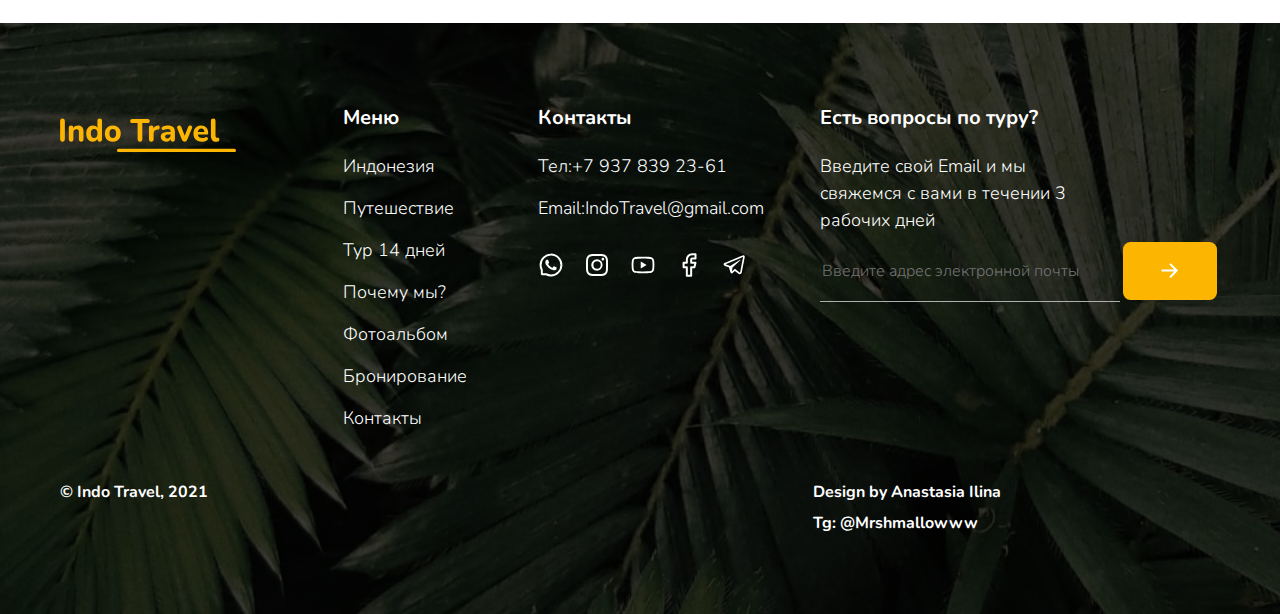
==== commit 58a8c3d3: "addFly" ====
--- a/index.html
+++ b/index.html
@@ -52,7 +52,7 @@
 
           <p class="hero__text">Действует скидка 20% на туры от 6&nbsp;человек</p>
 
-          <div class="hero__timer timer" data-timer-deadline="2022/03/17 00:19">
+          <div class="hero__timer timer" data-timer-deadline="2022/03/20 23:59">
             <p class="timer__title">До конца акции осталось:</p>
             <p class="timer__item timer__item_days">
               <span class="timer__count timer__count_days">2</span>
@@ -98,8 +98,11 @@
       <div class="container travel__container">
         <h2 class="section__title travel__title">Путешествие</h2>
         <p class="section__text section__text_big travel__text travel__text_big">Посети это удивительное место, а мы покажем самые фантастические места.</p>
+
         <div class="travel__content">
+
           <ul class="travel__accordion" id="accordion">
+
             <li class="travel__item travel__item_active">
               <button class="travel__item-title">День 1-2: Прибытие в Джаккарту (о. Ява)</button>
               <div class="travel__item-text-wrapper">
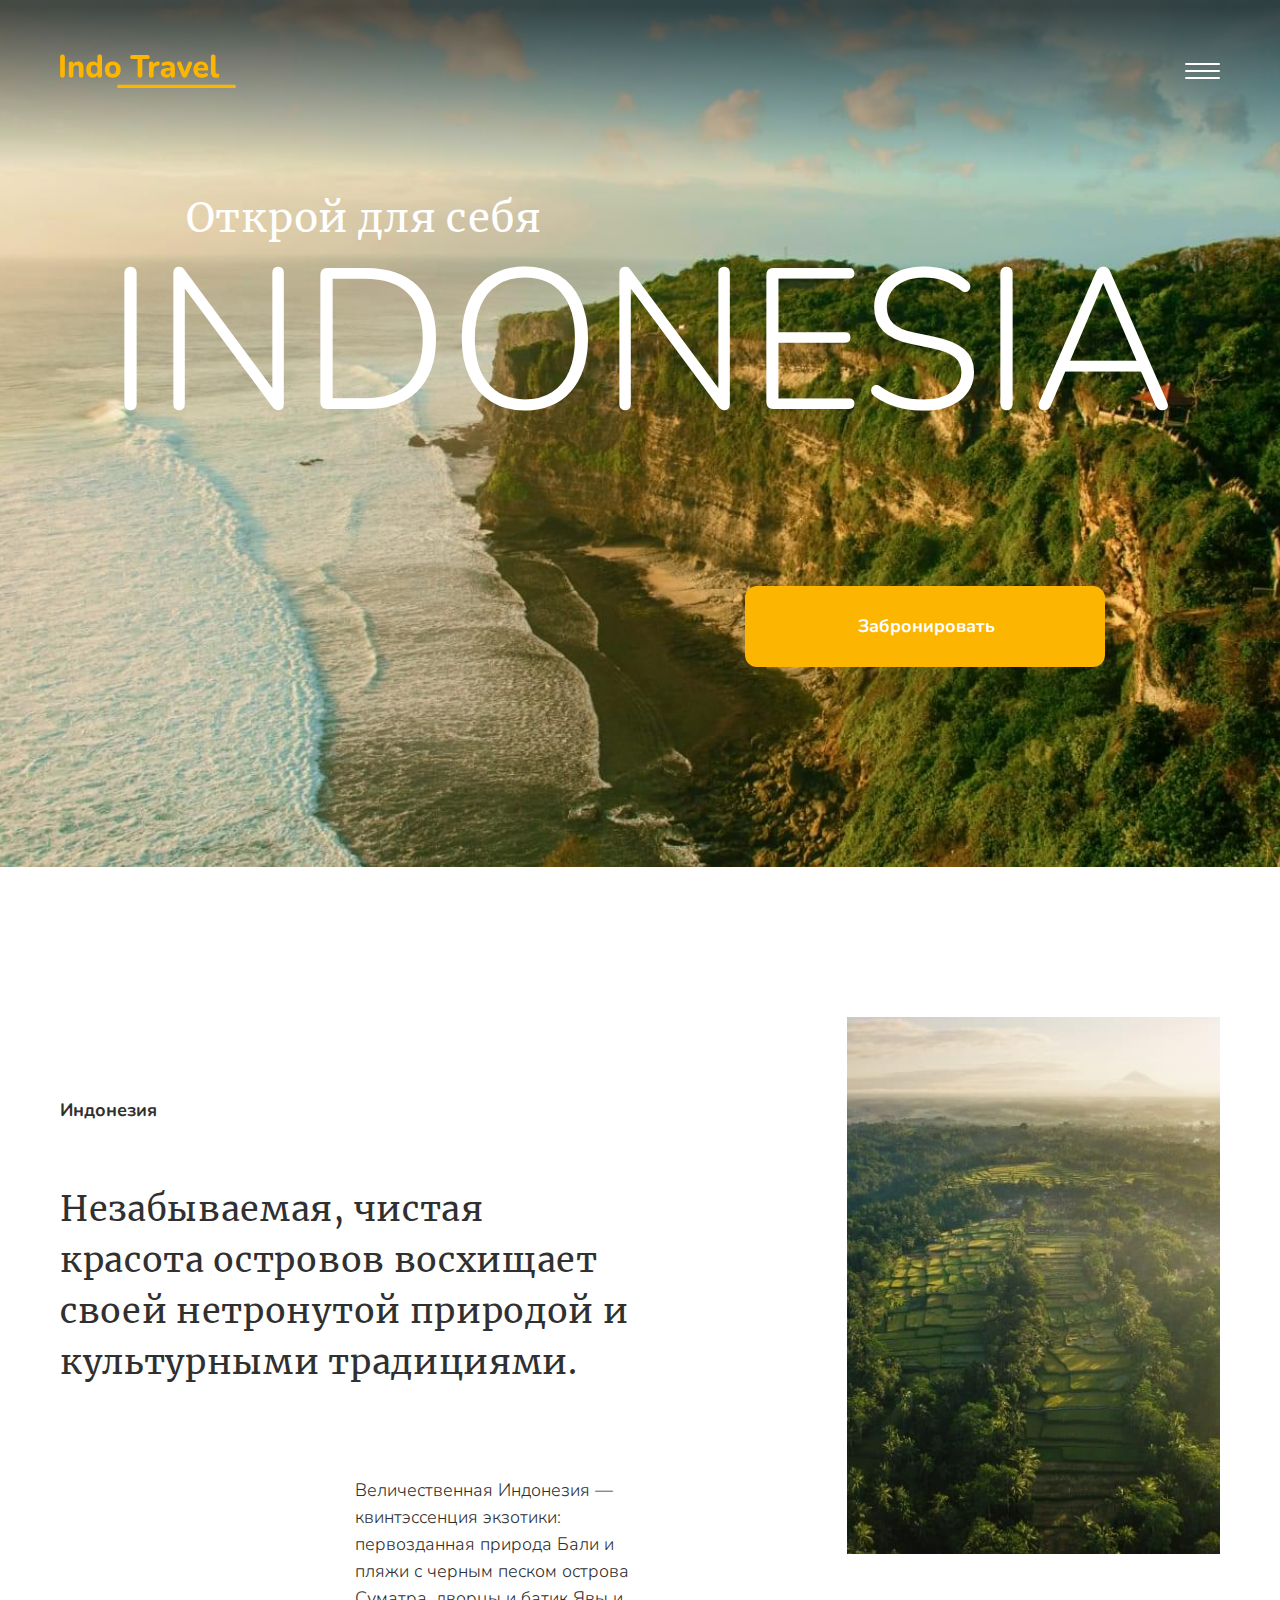
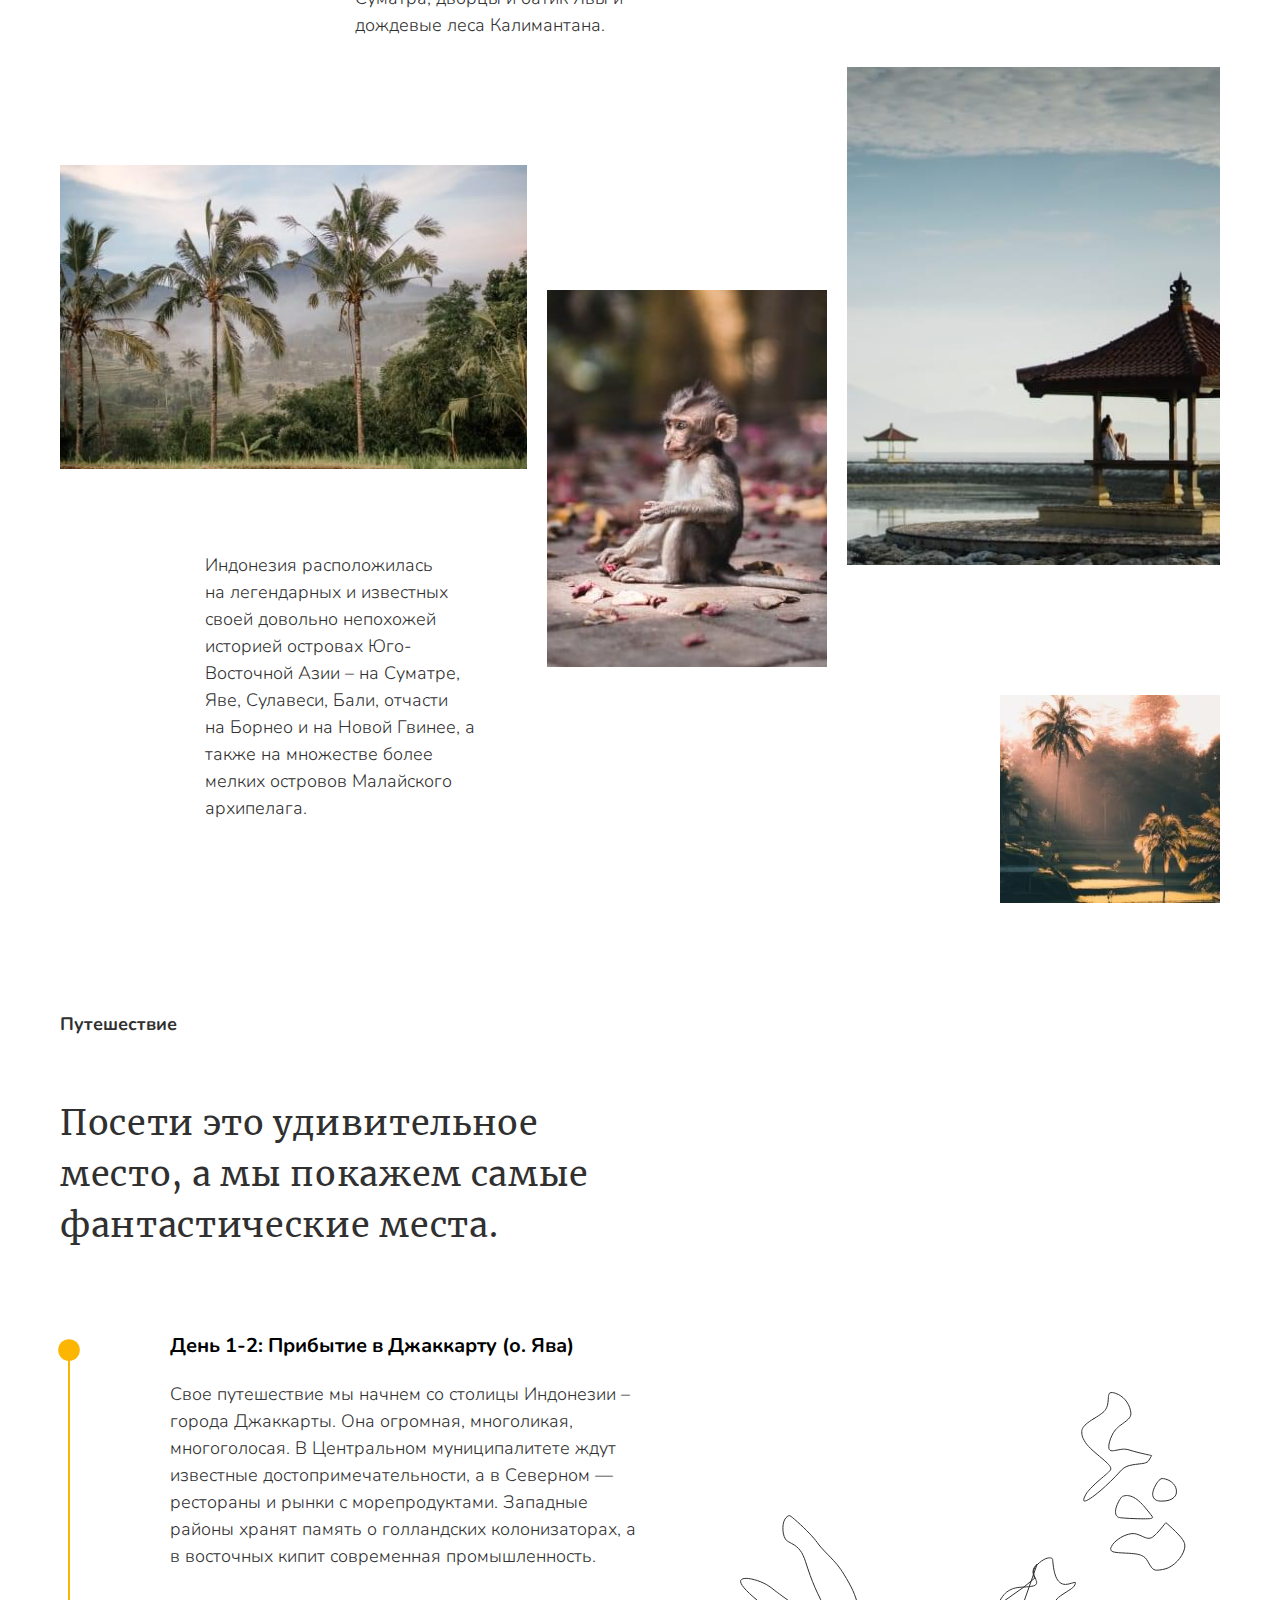
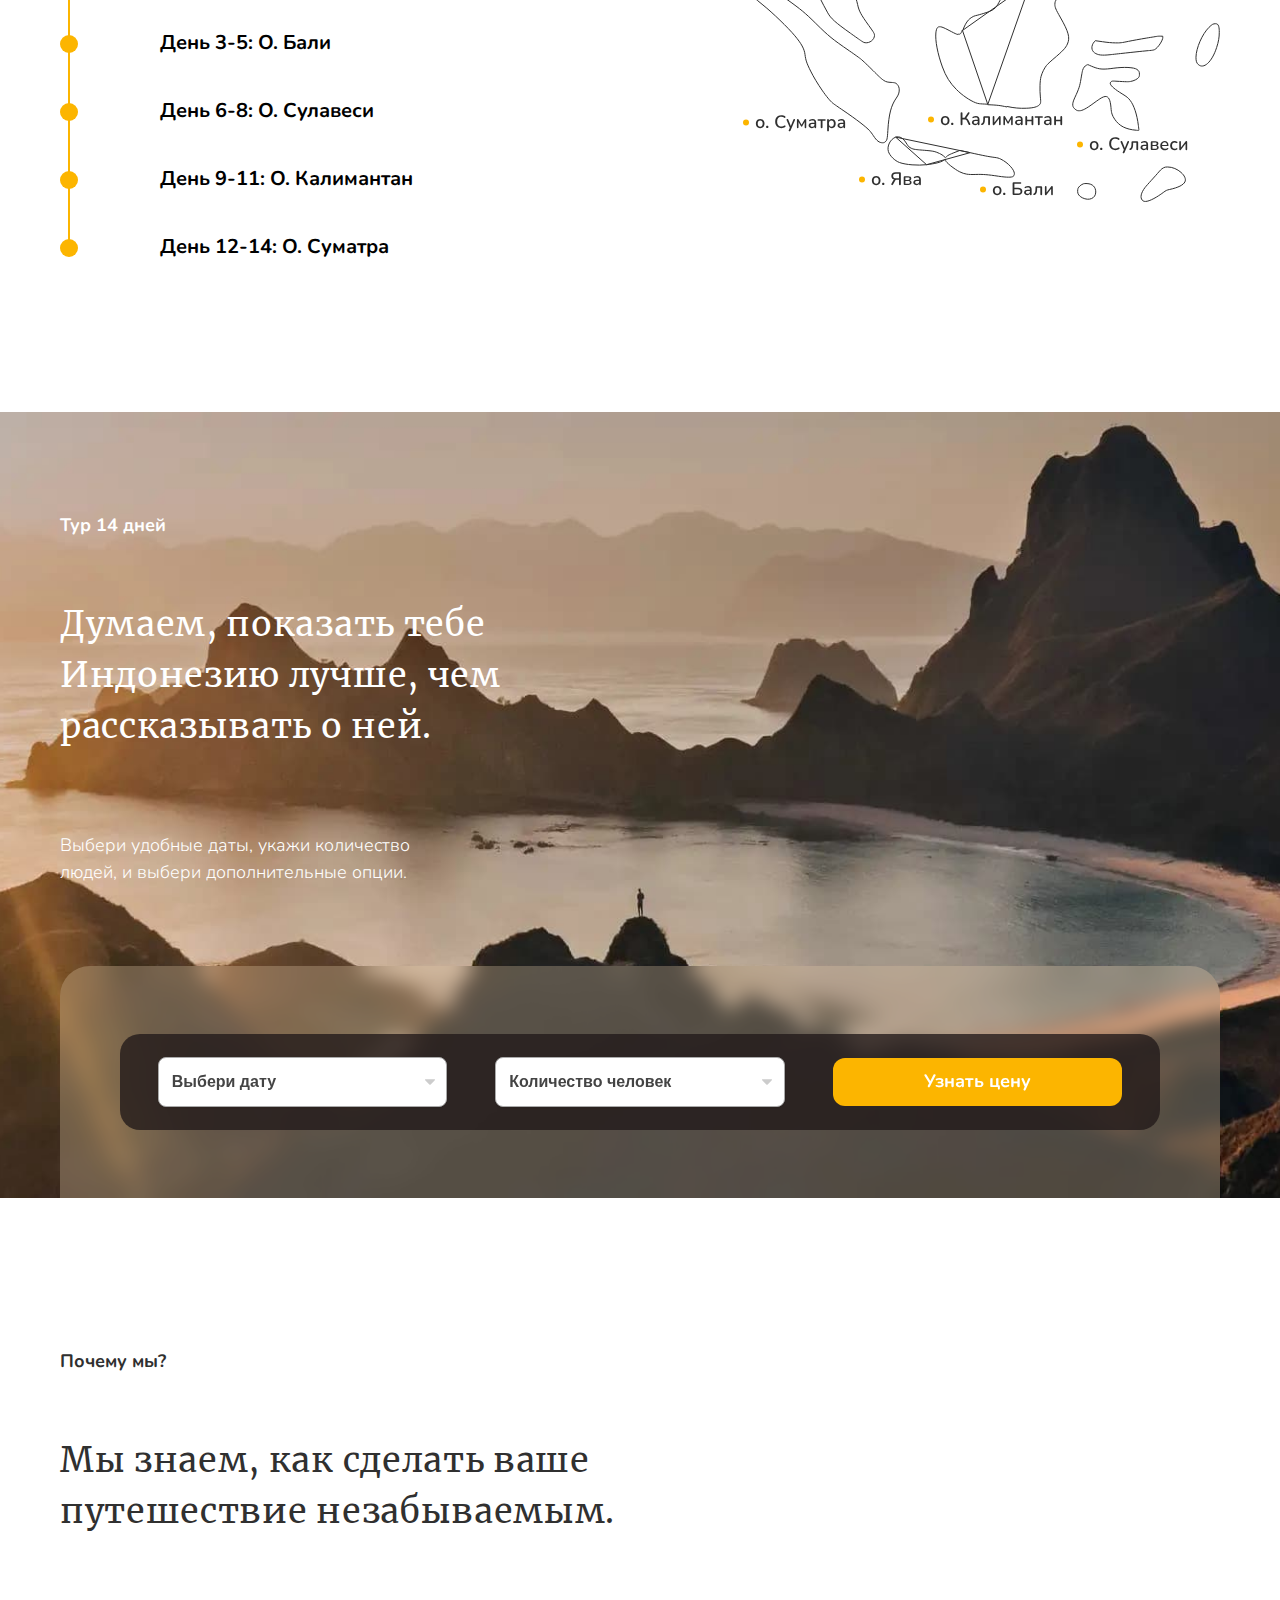
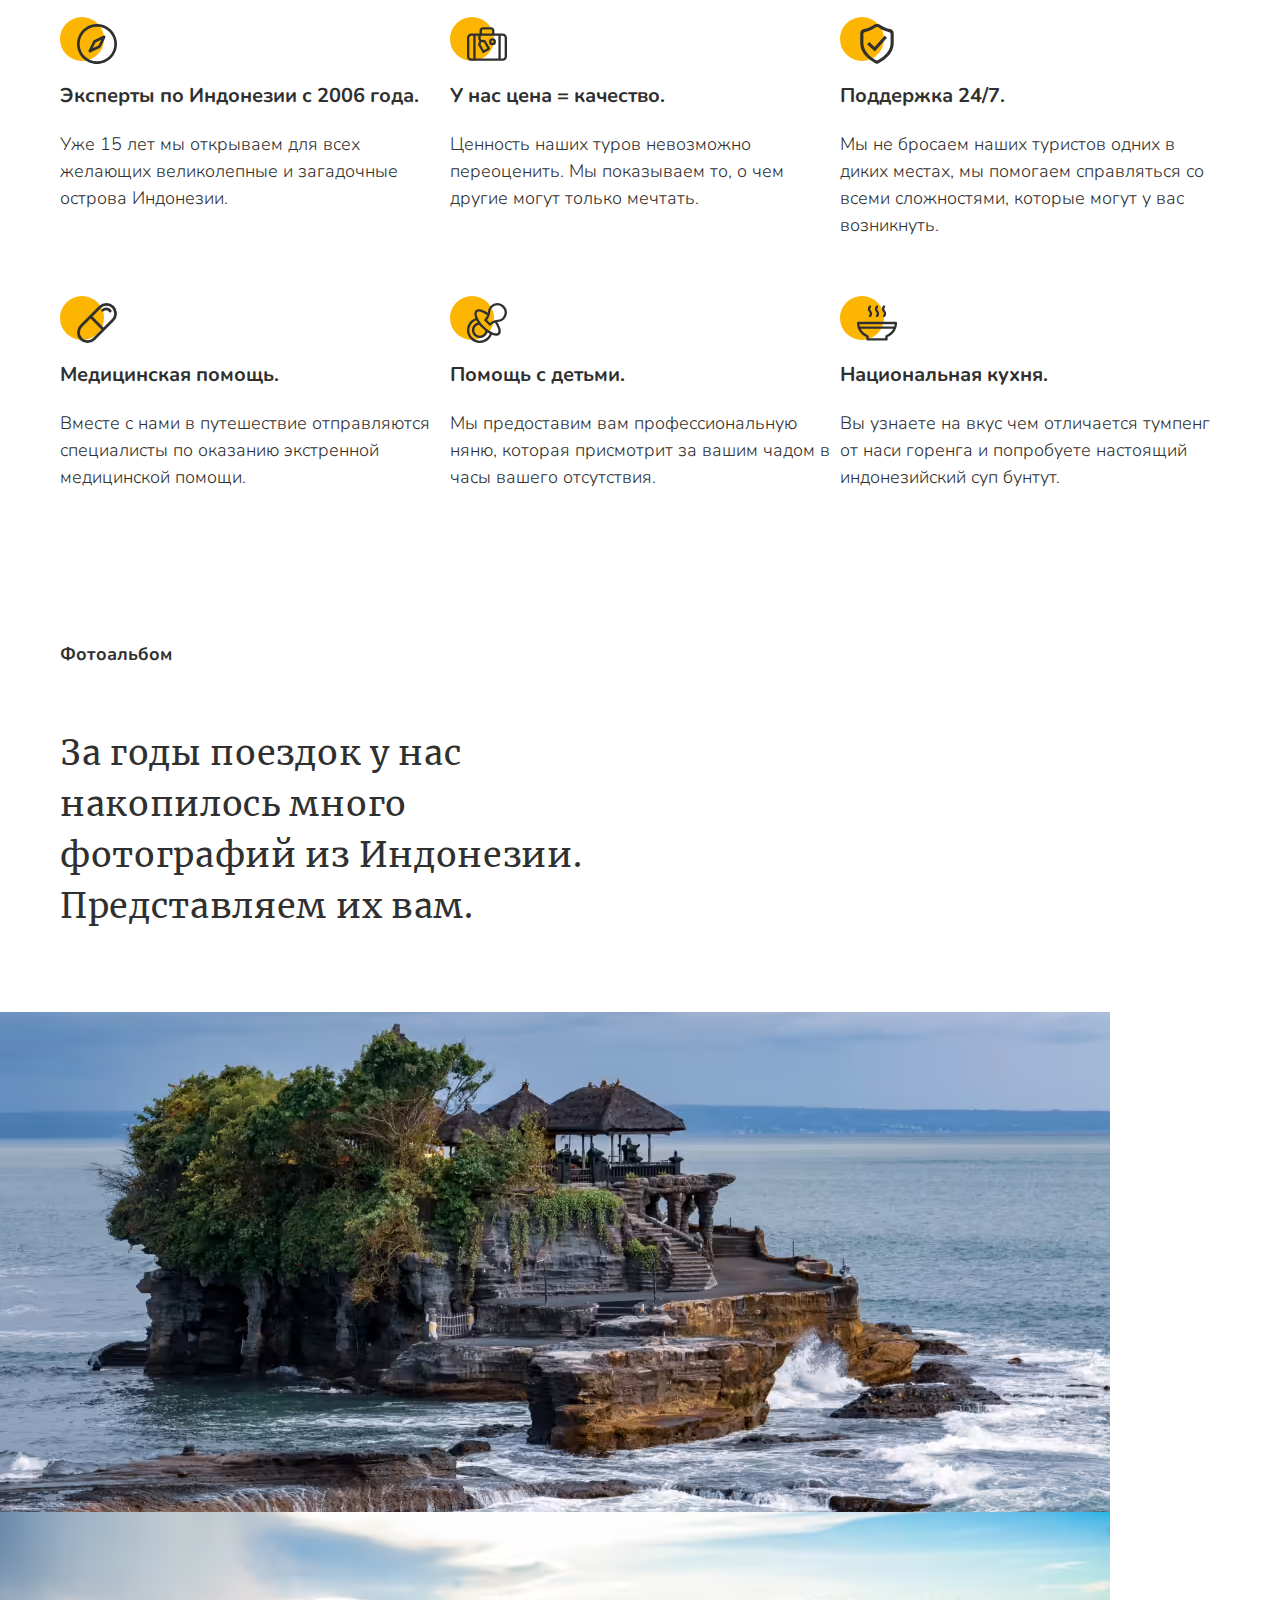
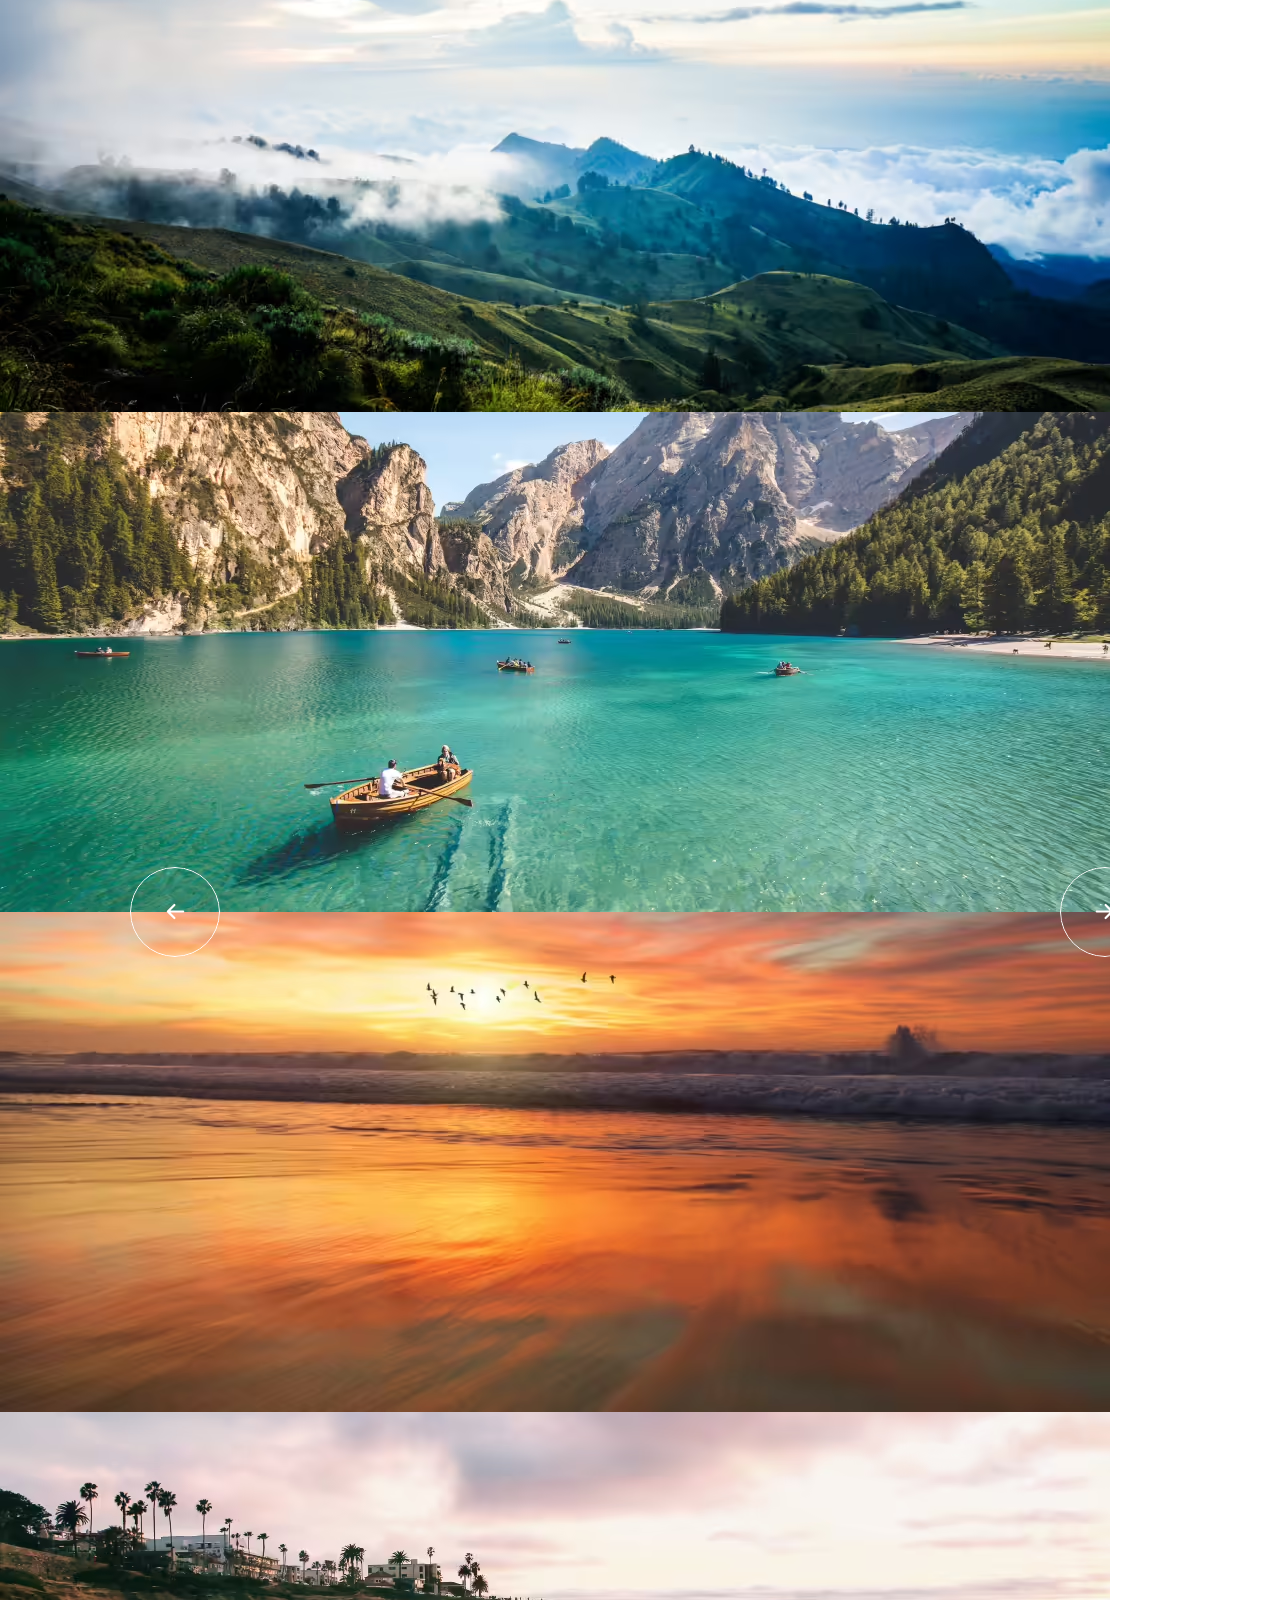
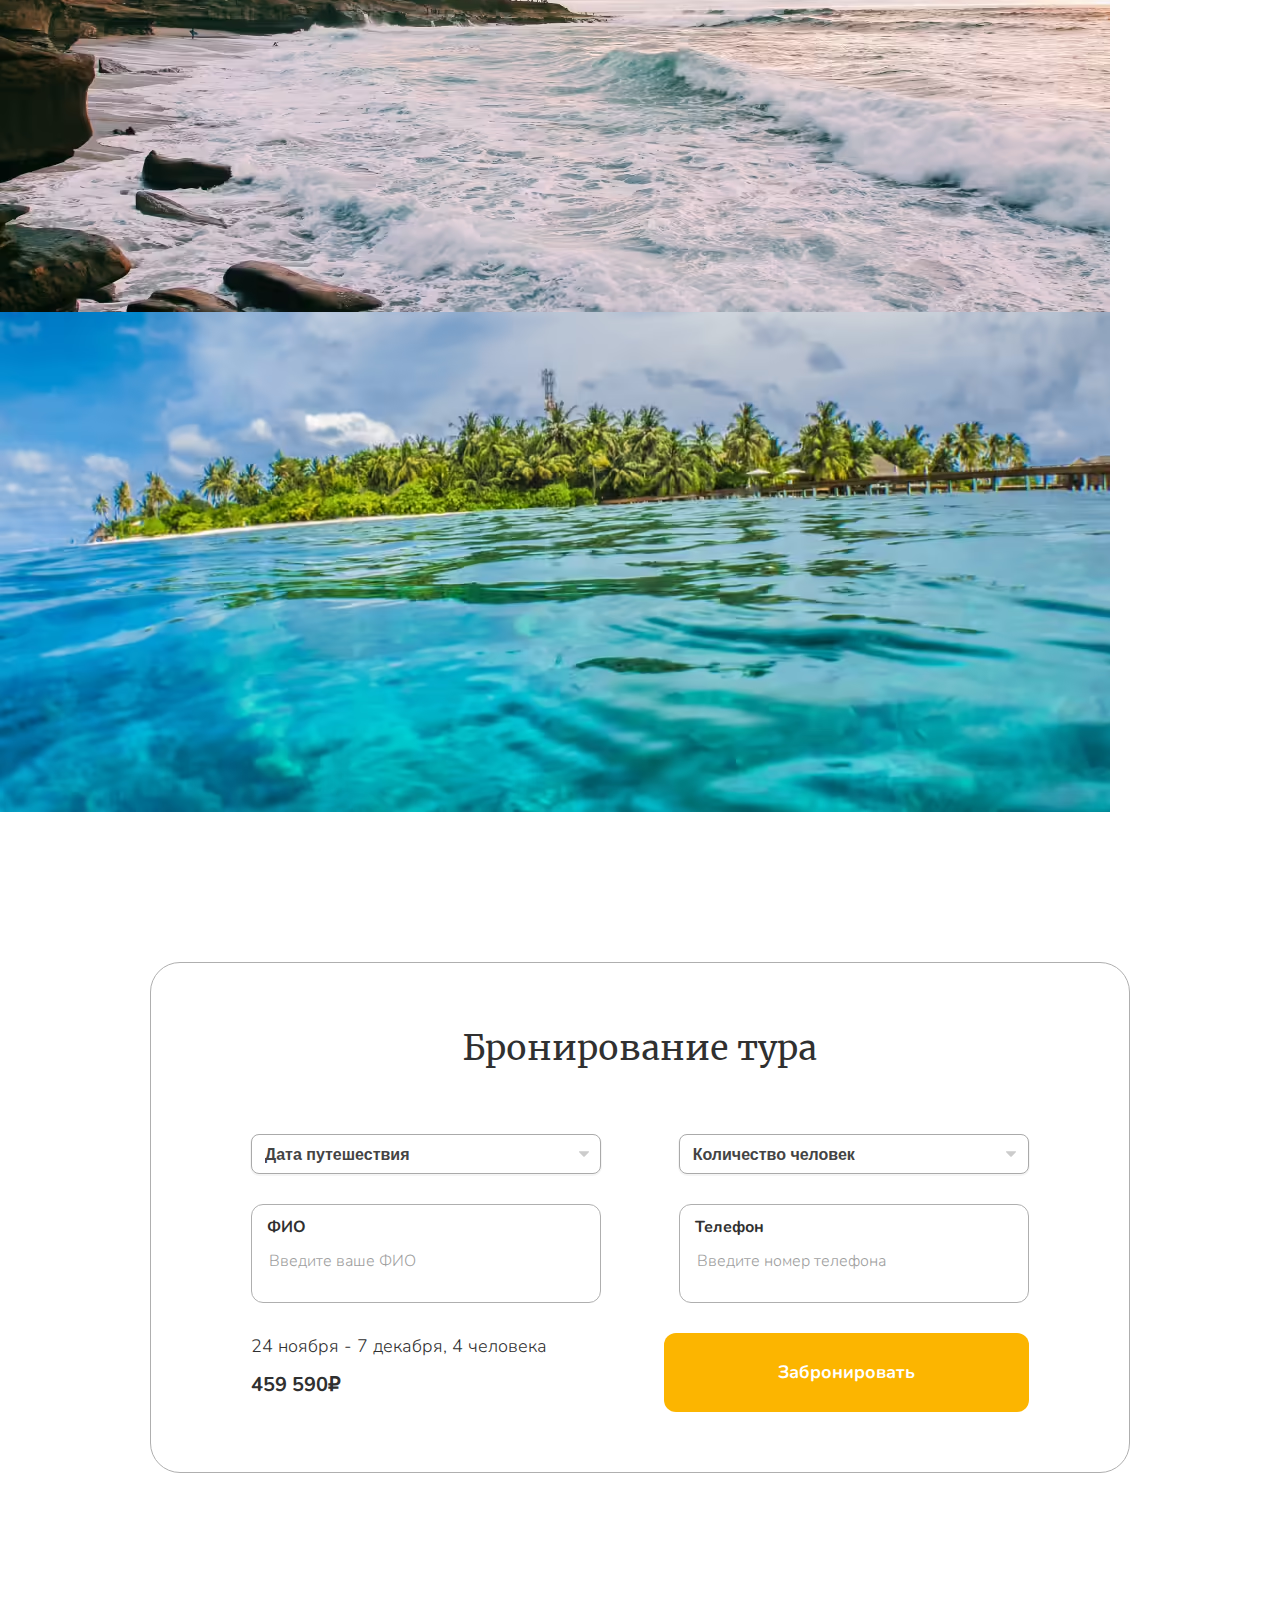
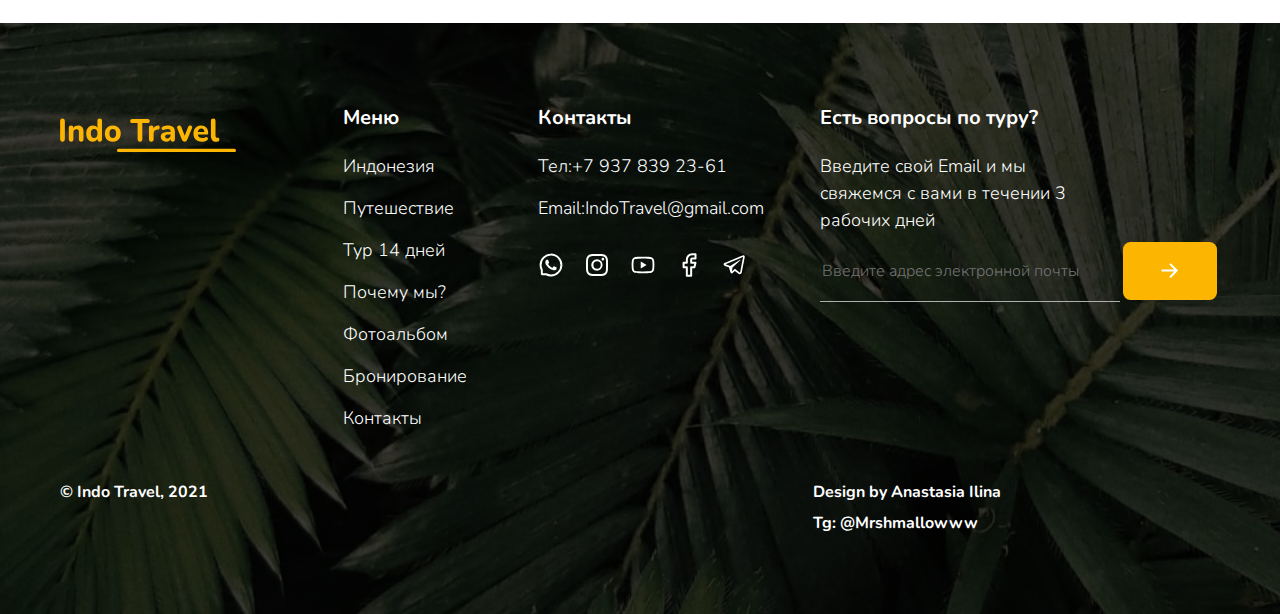
==== commit 6d83b28b: "Merge pull request #1 from laedo303/addAccordion" ====
--- a/index.html
+++ b/index.html
@@ -52,7 +52,7 @@
 
           <p class="hero__text">Действует скидка 20% на туры от 6&nbsp;человек</p>
 
-          <div class="hero__timer timer" data-timer-deadline="2022/03/20 23:59">
+          <div class="hero__timer timer" data-timer-deadline="2022/03/16 23:59">
             <p class="timer__title">До конца акции осталось:</p>
             <p class="timer__item timer__item_days">
               <span class="timer__count timer__count_days">2</span>
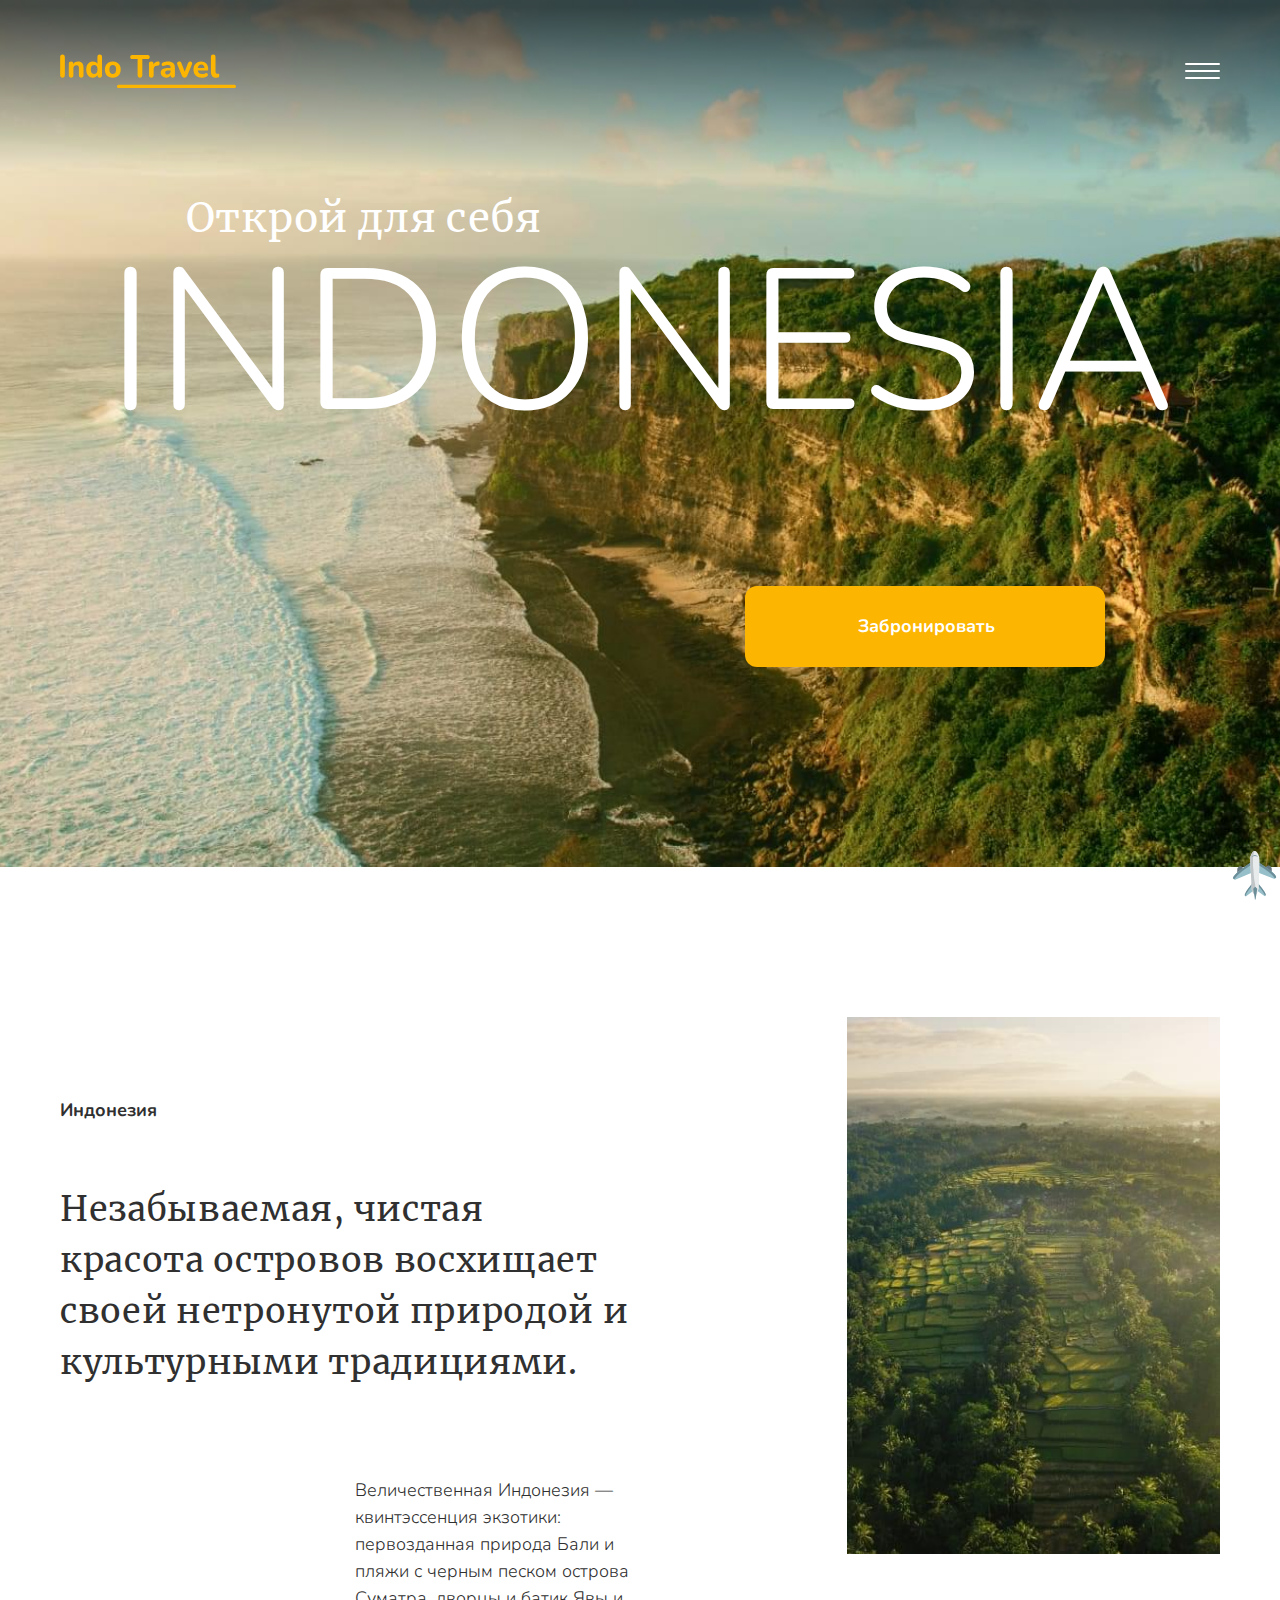
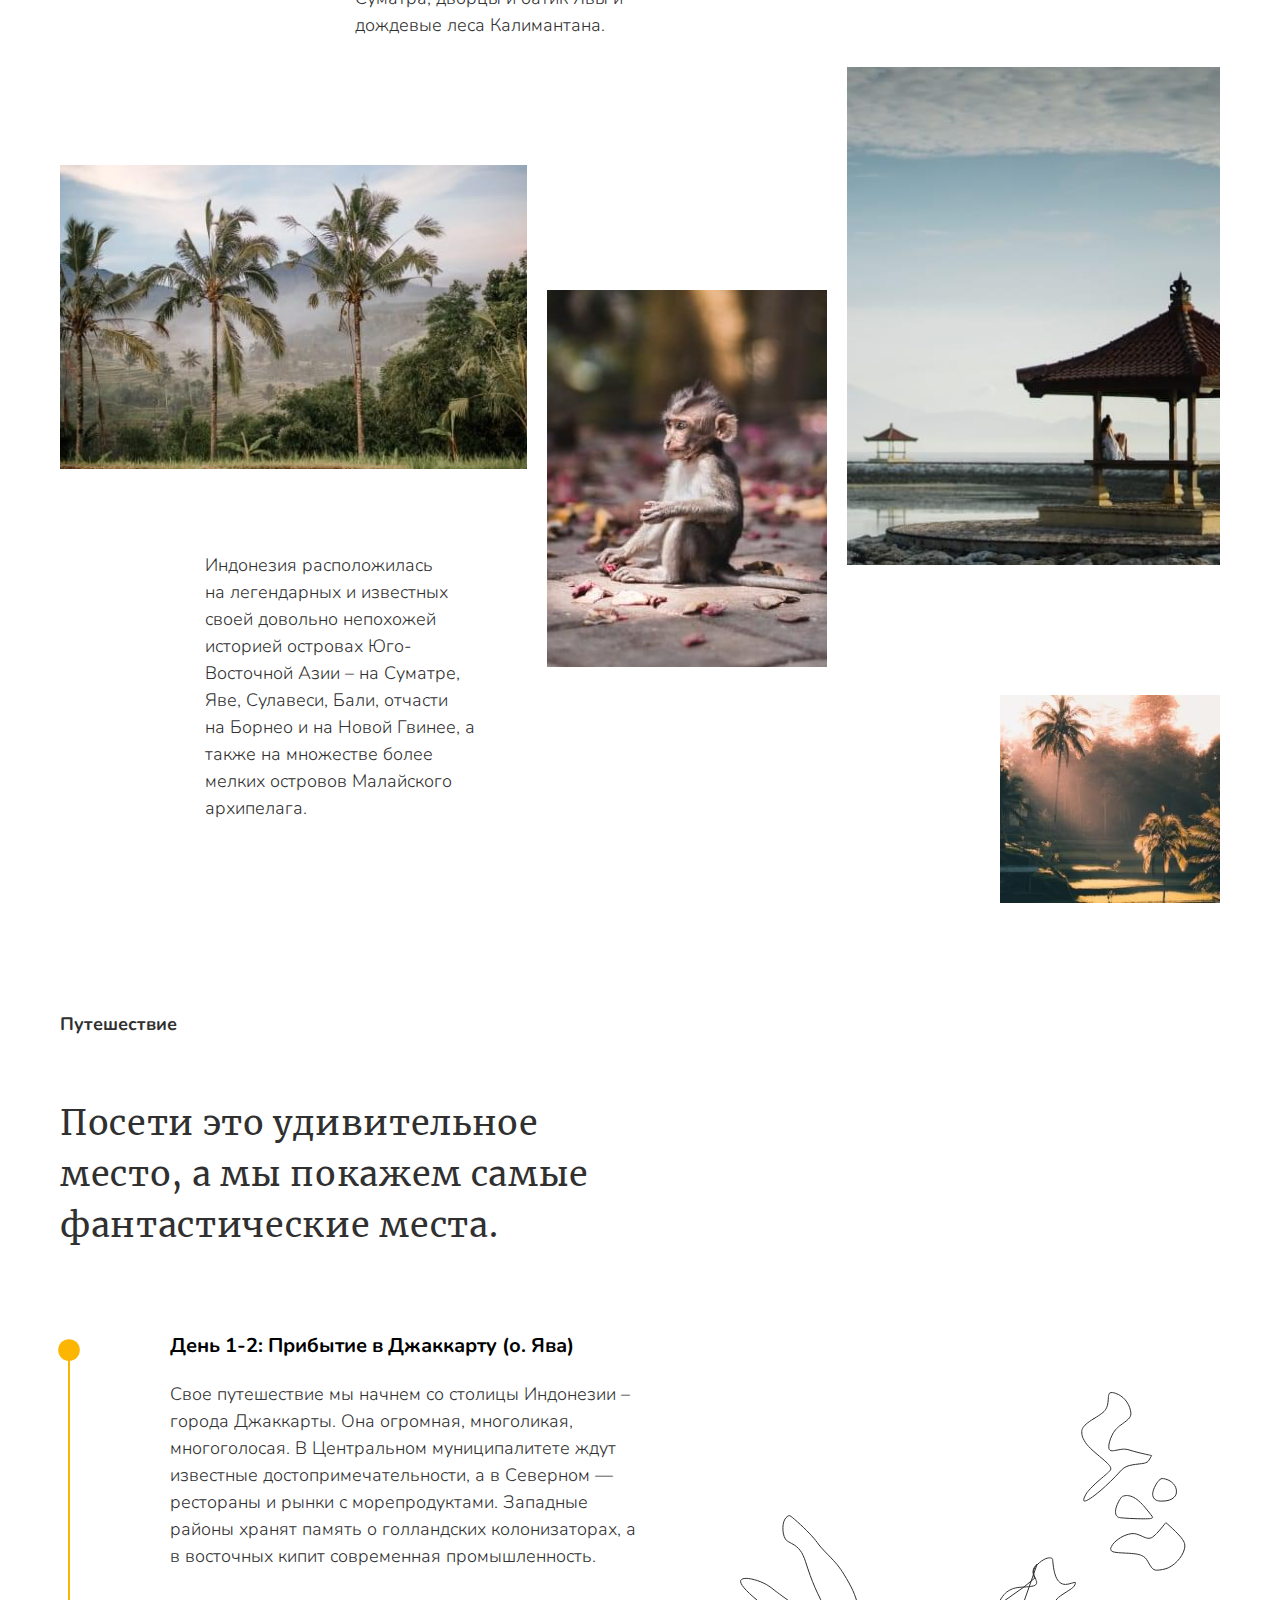
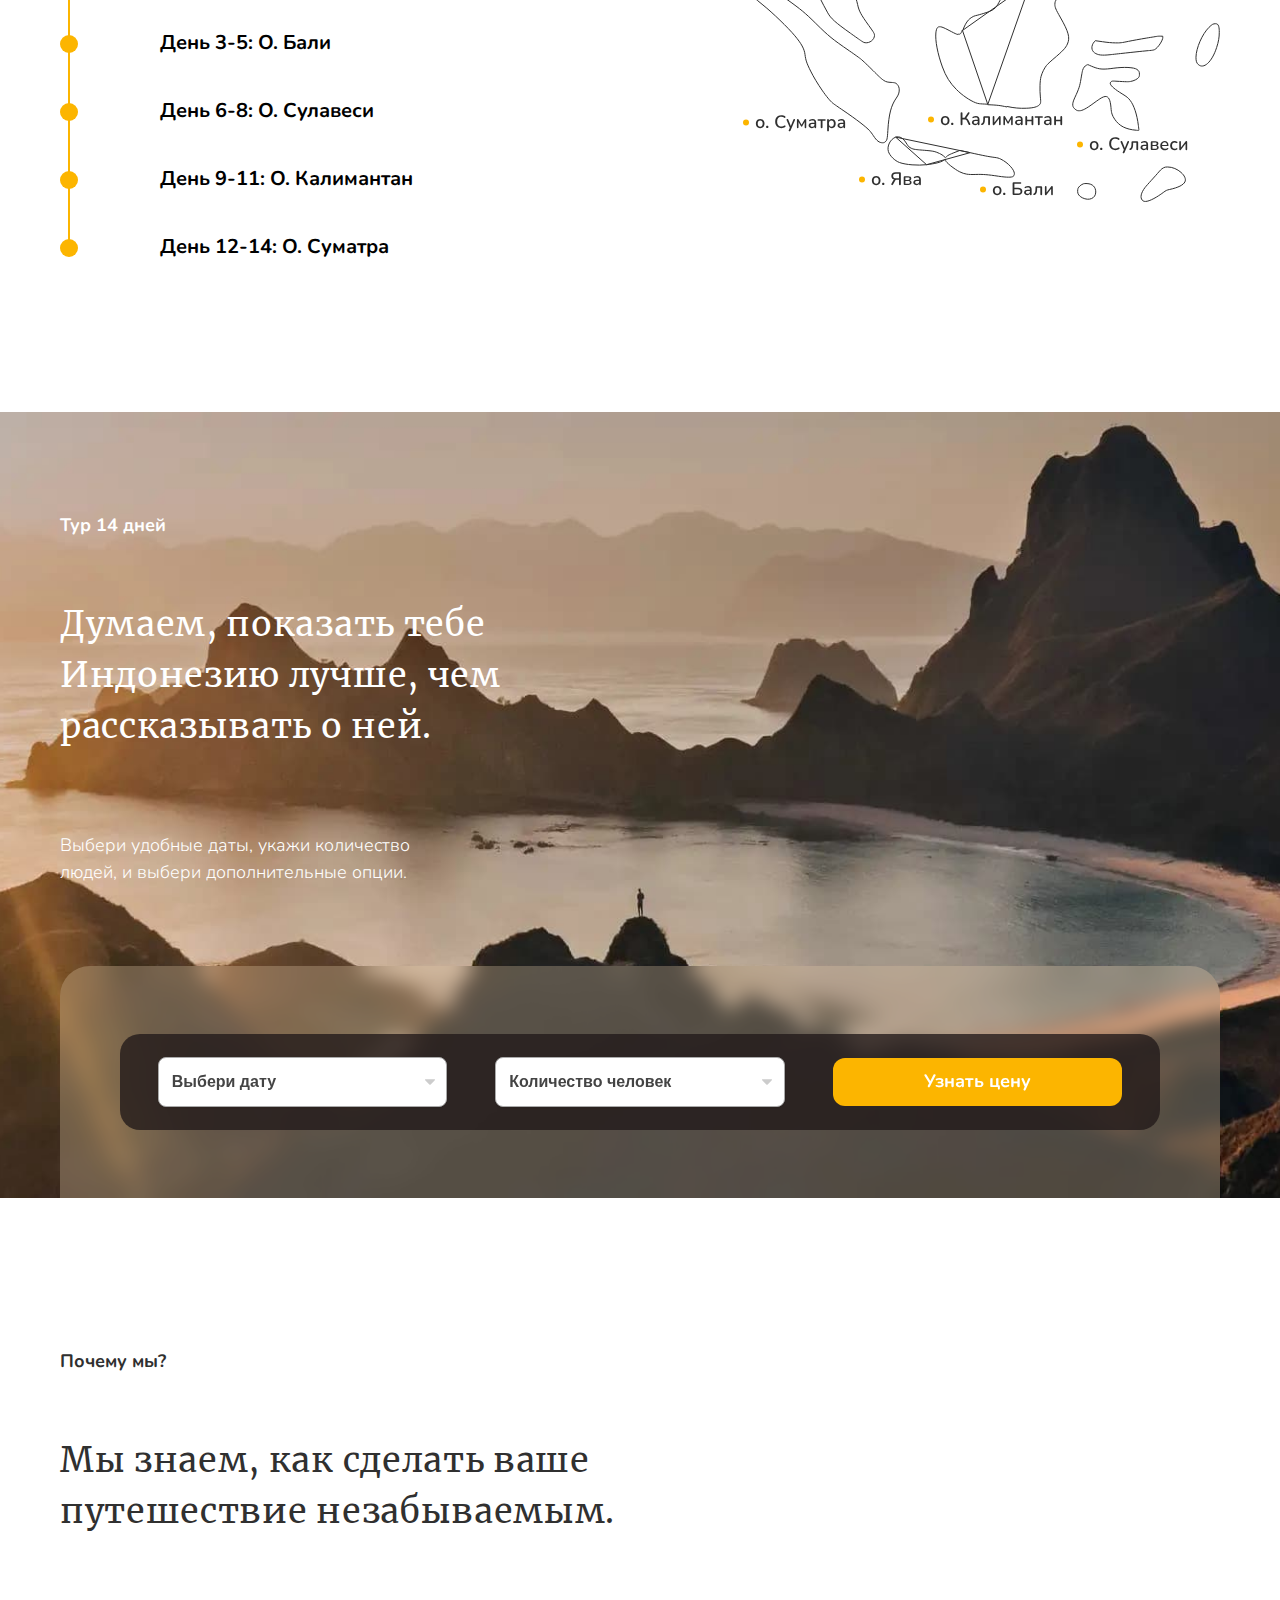
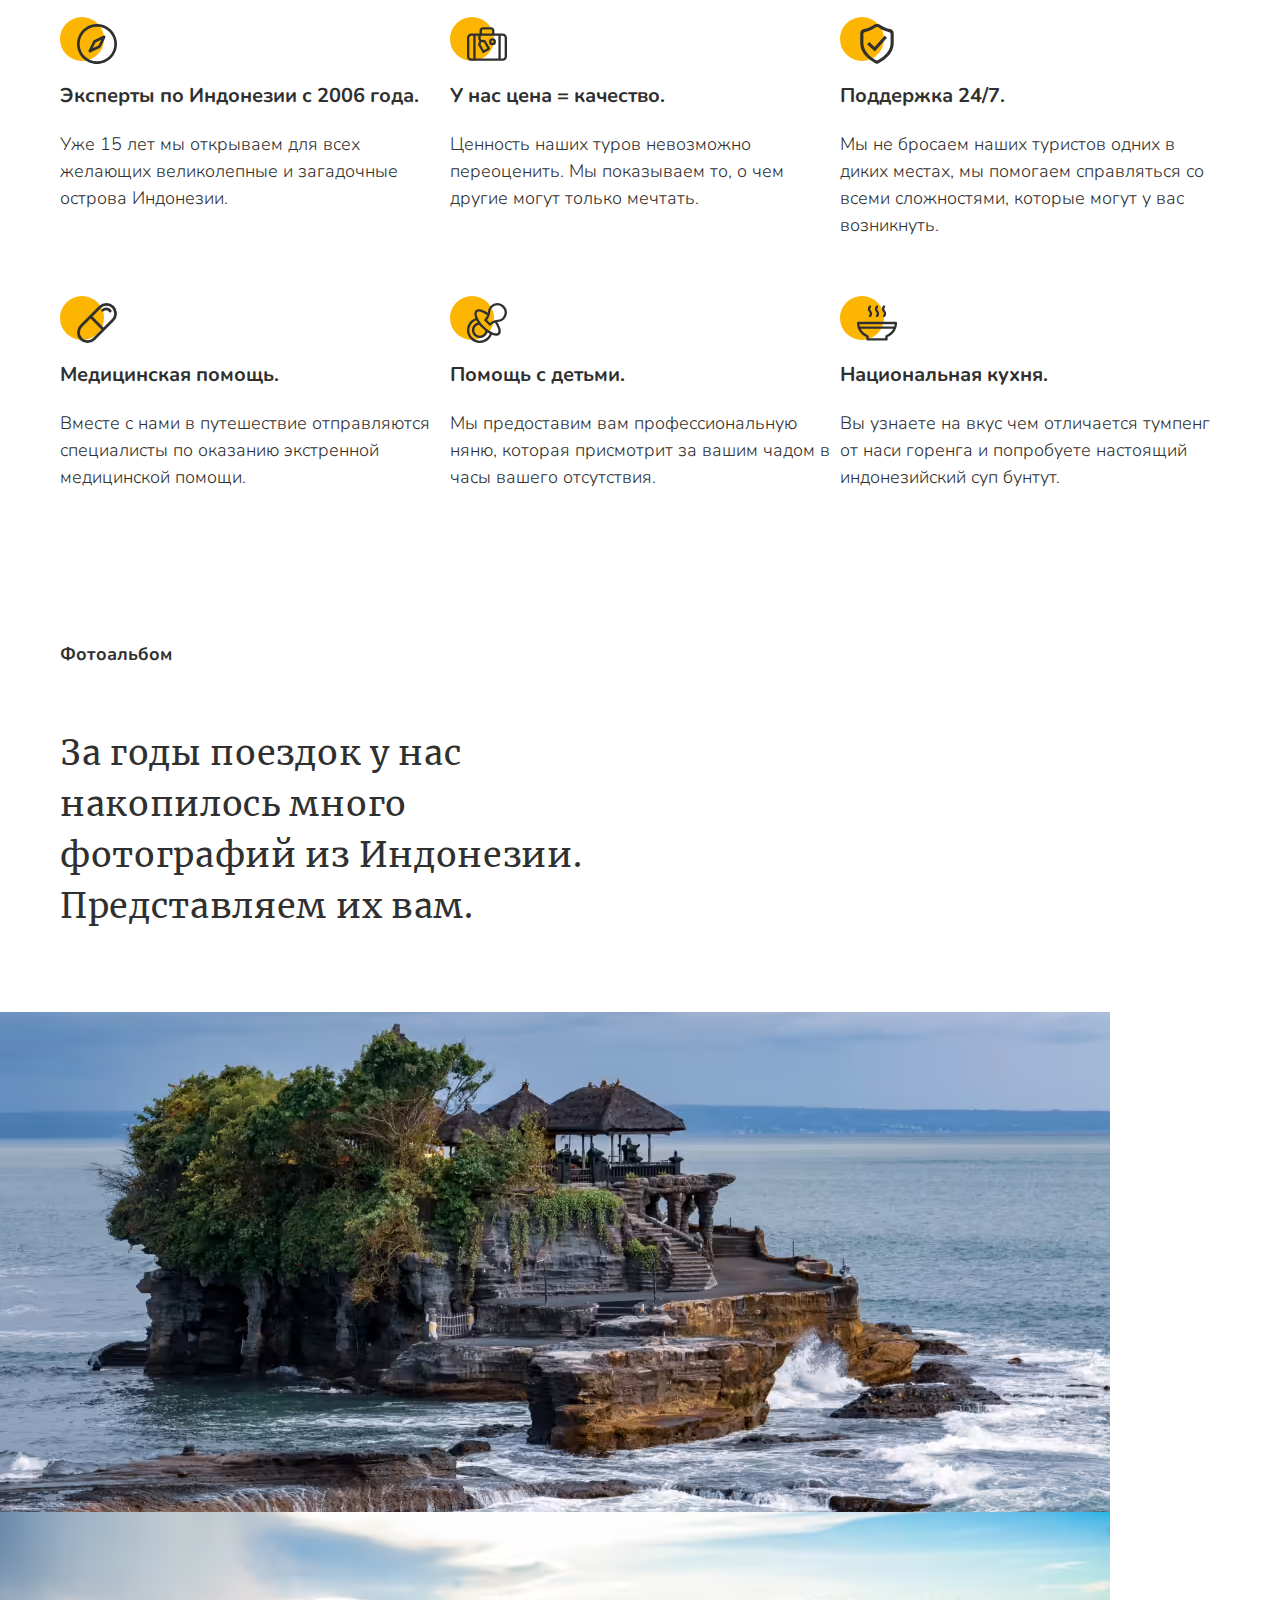
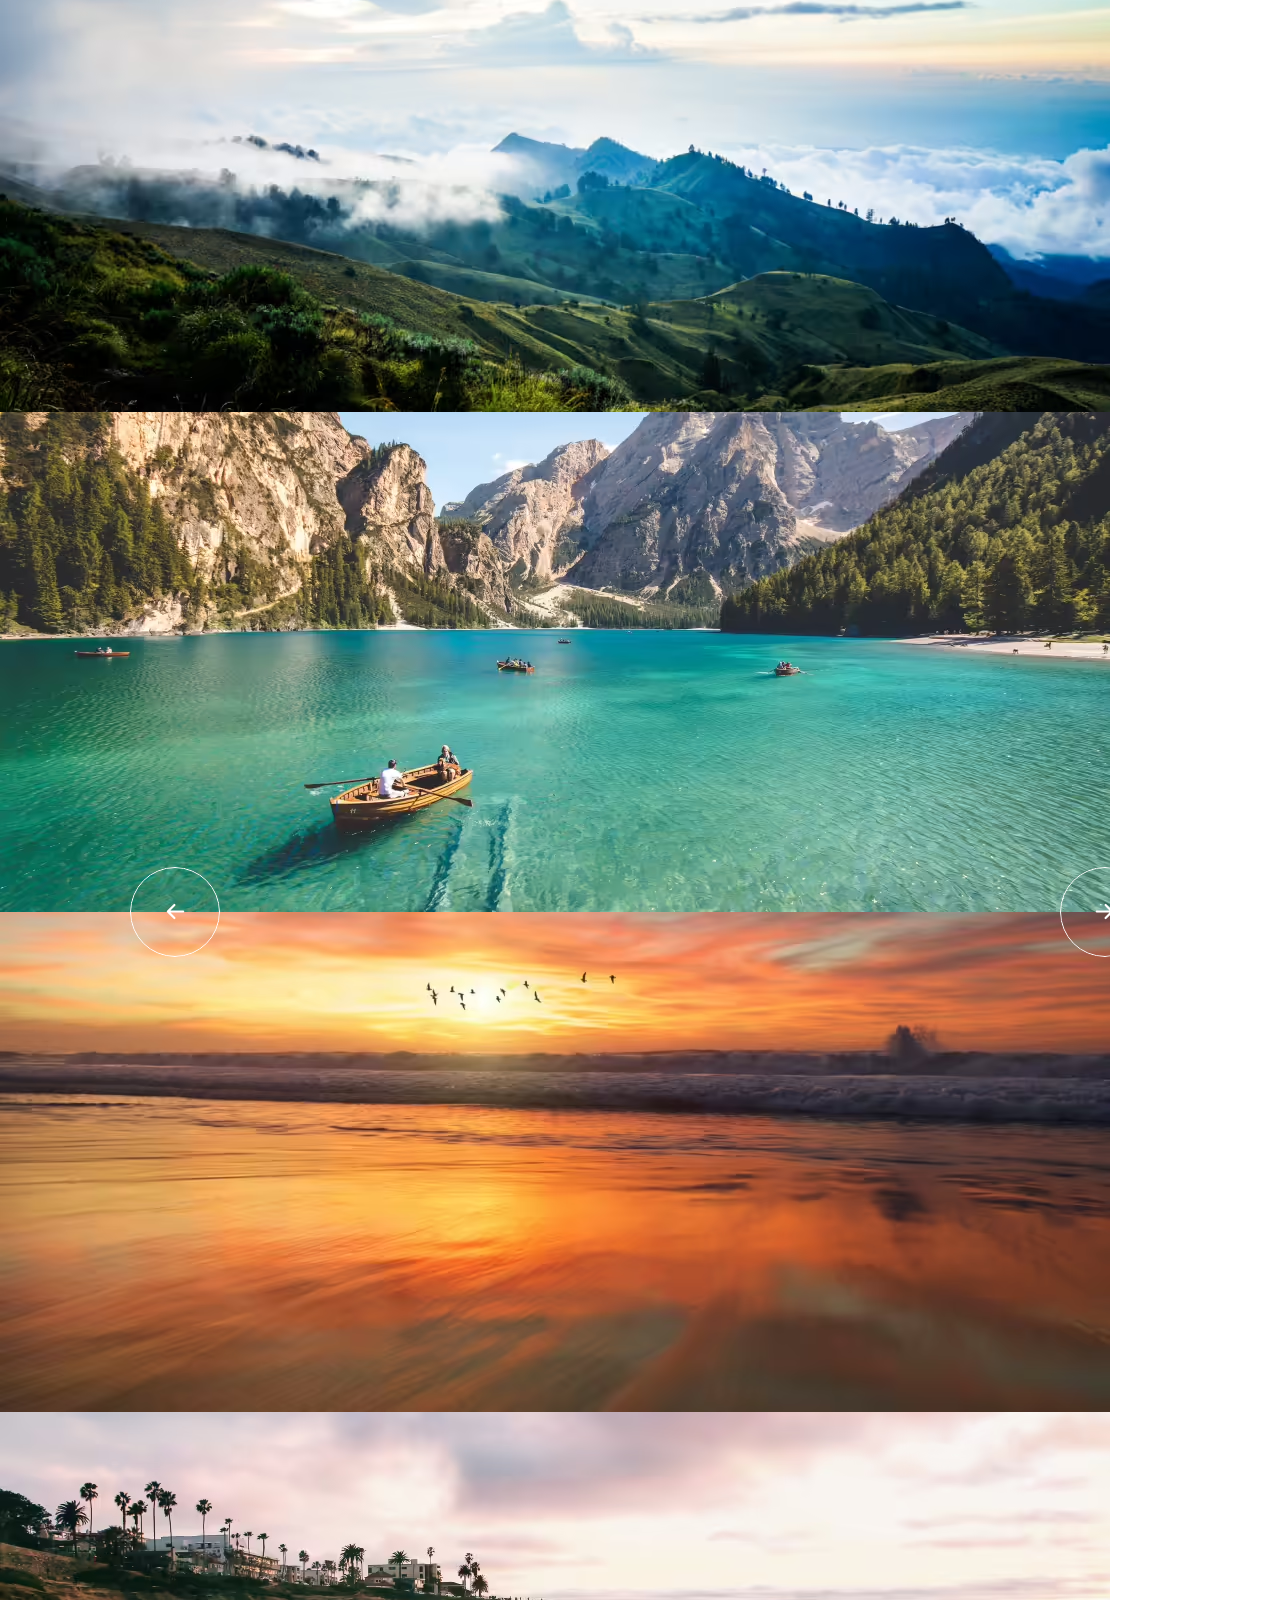
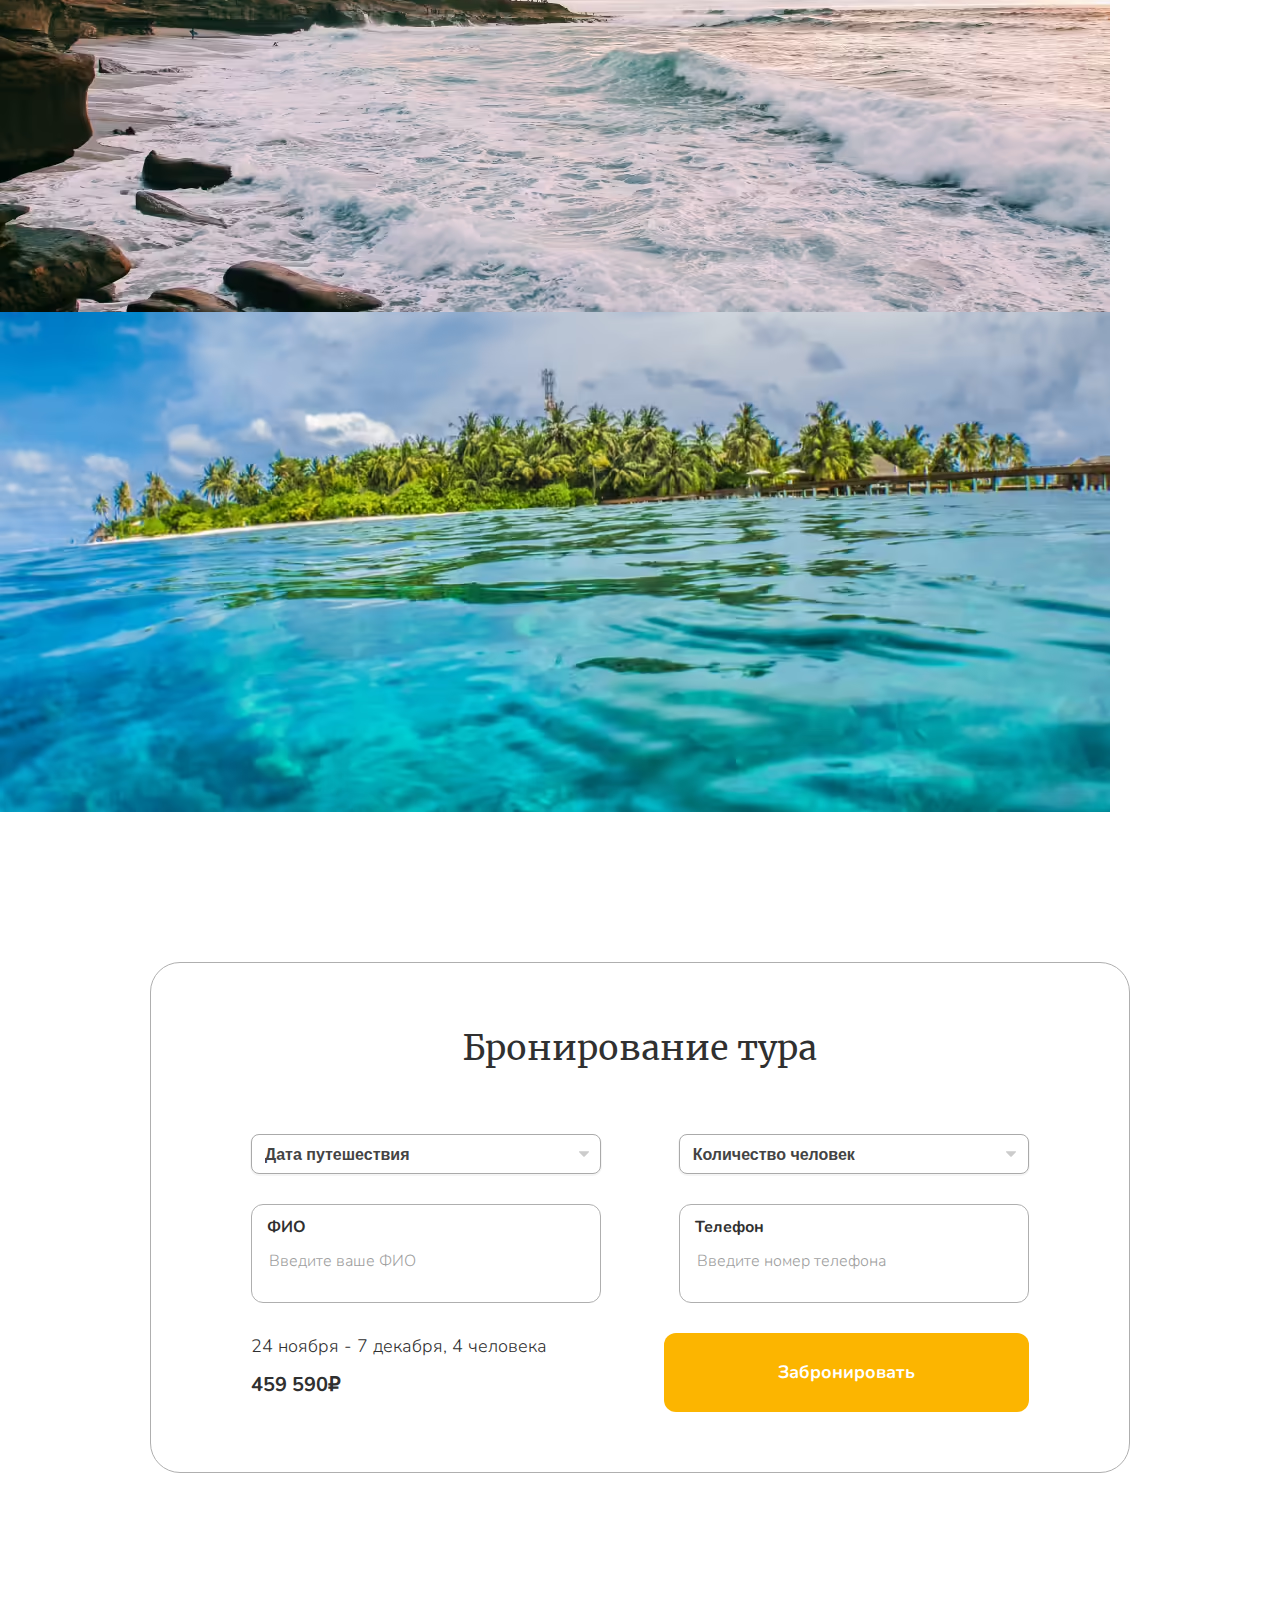
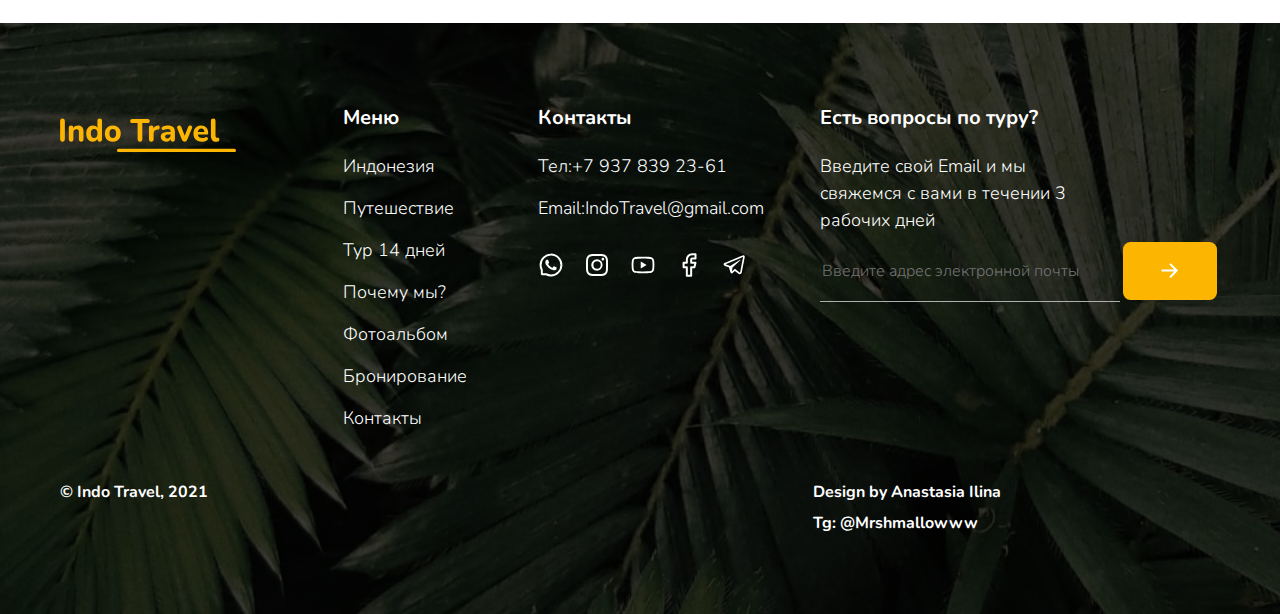
==== commit 8e5ae7e2: "Merge pull request #3 from laedo303/addFly" ====
--- a/index.html
+++ b/index.html
@@ -52,7 +52,7 @@
 
           <p class="hero__text">Действует скидка 20% на туры от 6&nbsp;человек</p>
 
-          <div class="hero__timer timer" data-timer-deadline="2022/03/16 23:59">
+          <div class="hero__timer timer" data-timer-deadline="2022/03/20 23:59">
             <p class="timer__title">До конца акции осталось:</p>
             <p class="timer__item timer__item_days">
               <span class="timer__count timer__count_days">2</span>
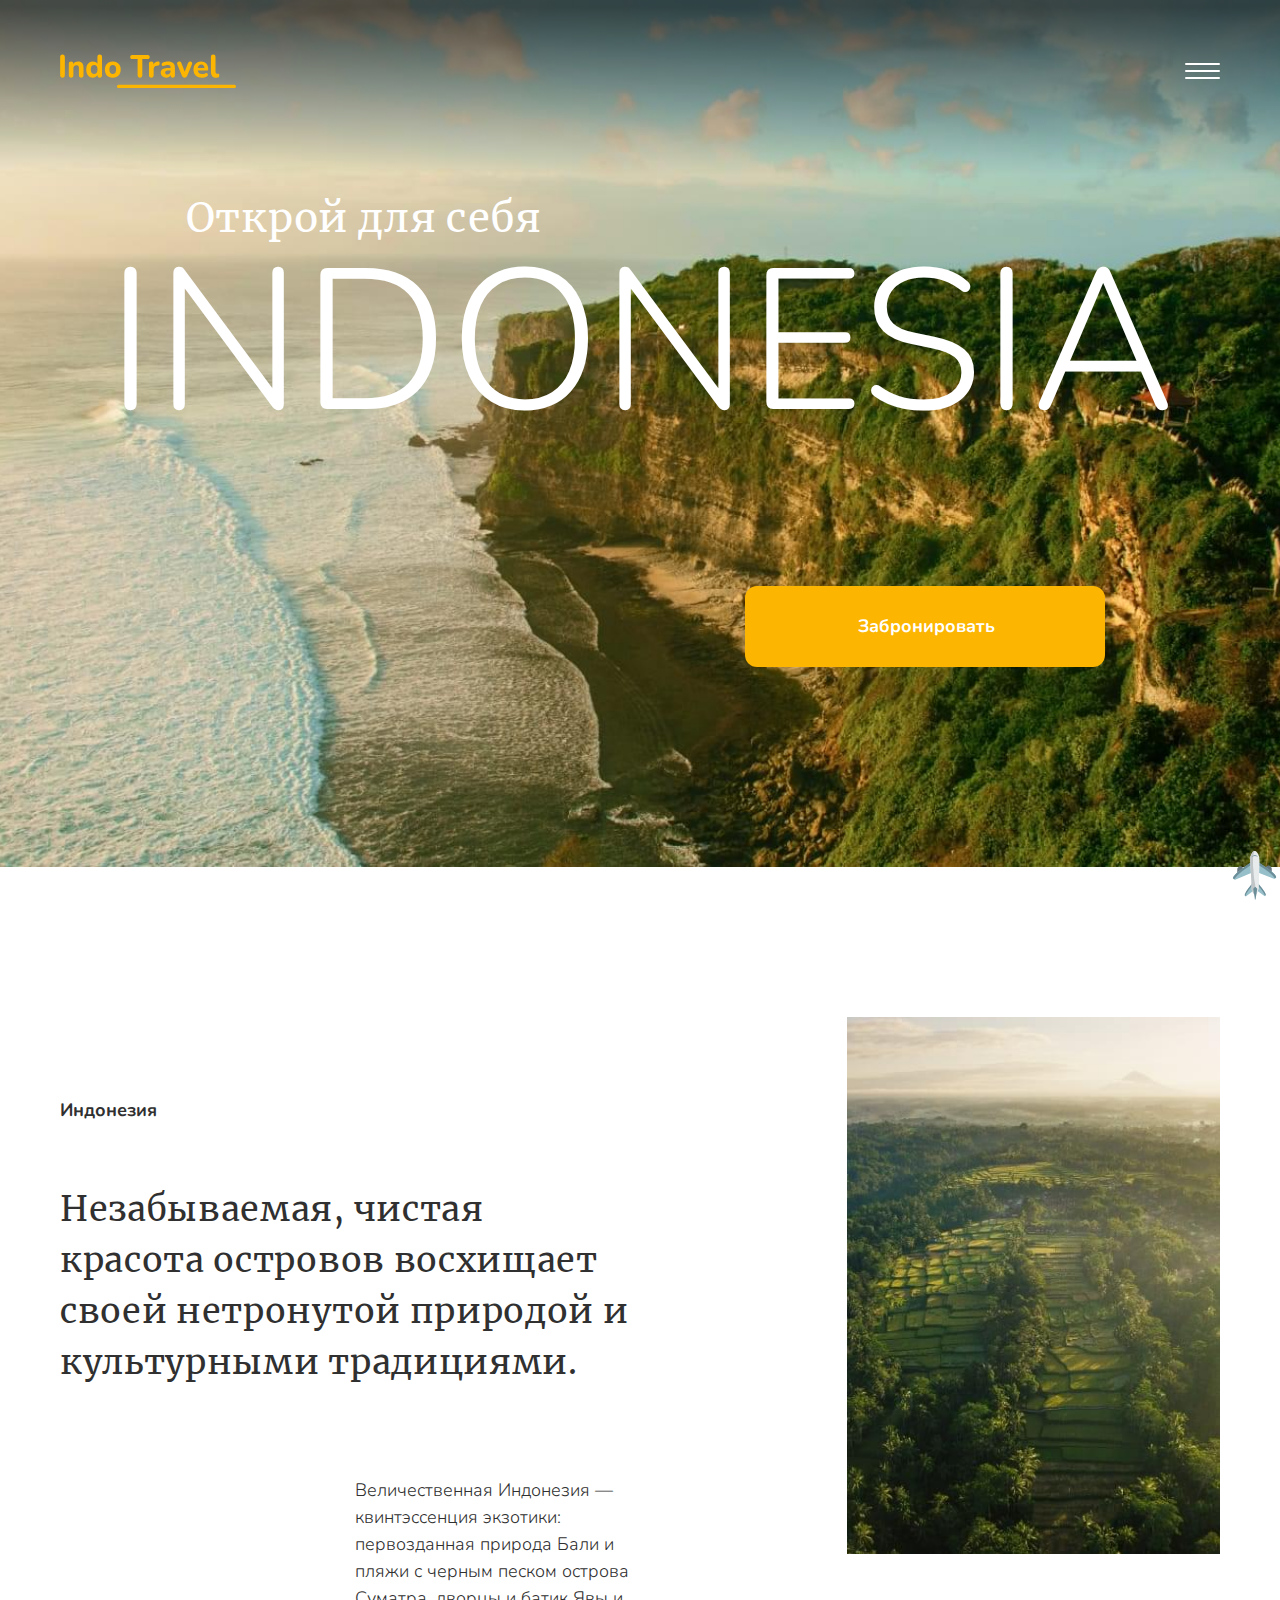
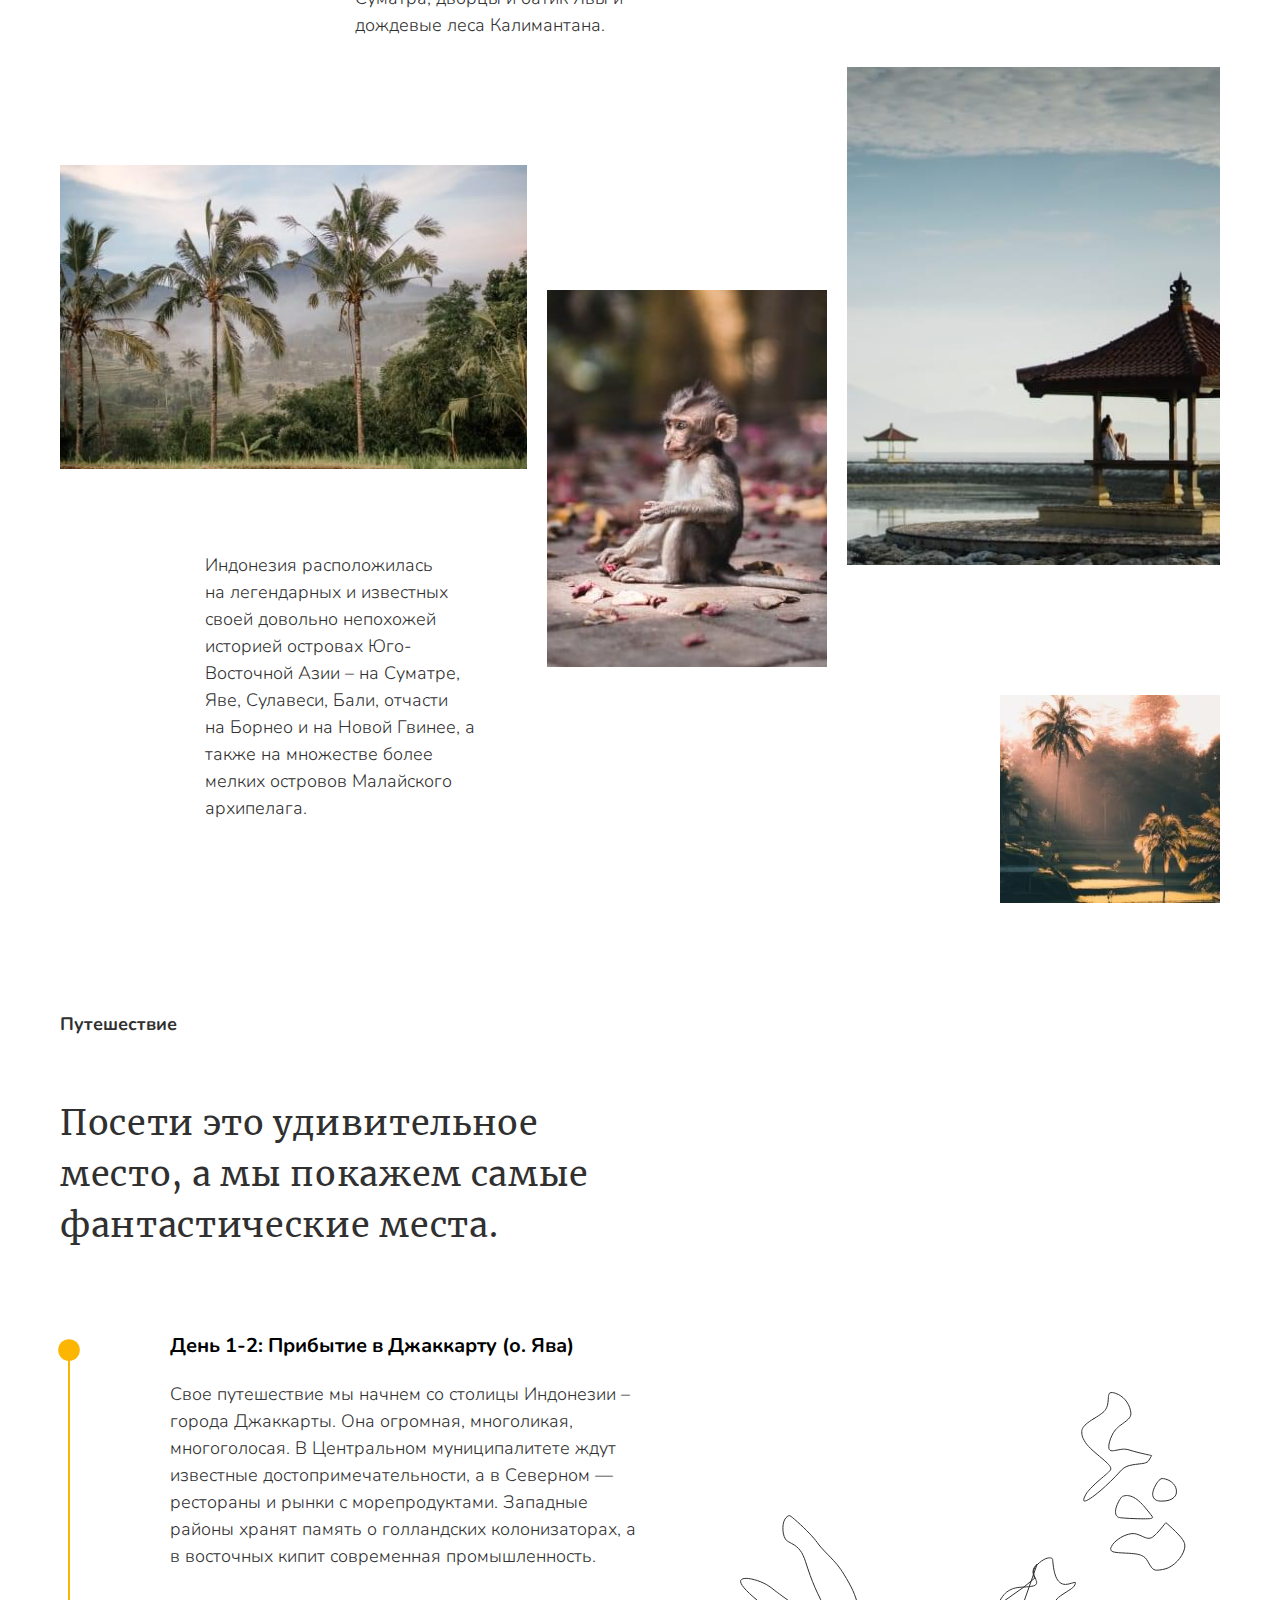
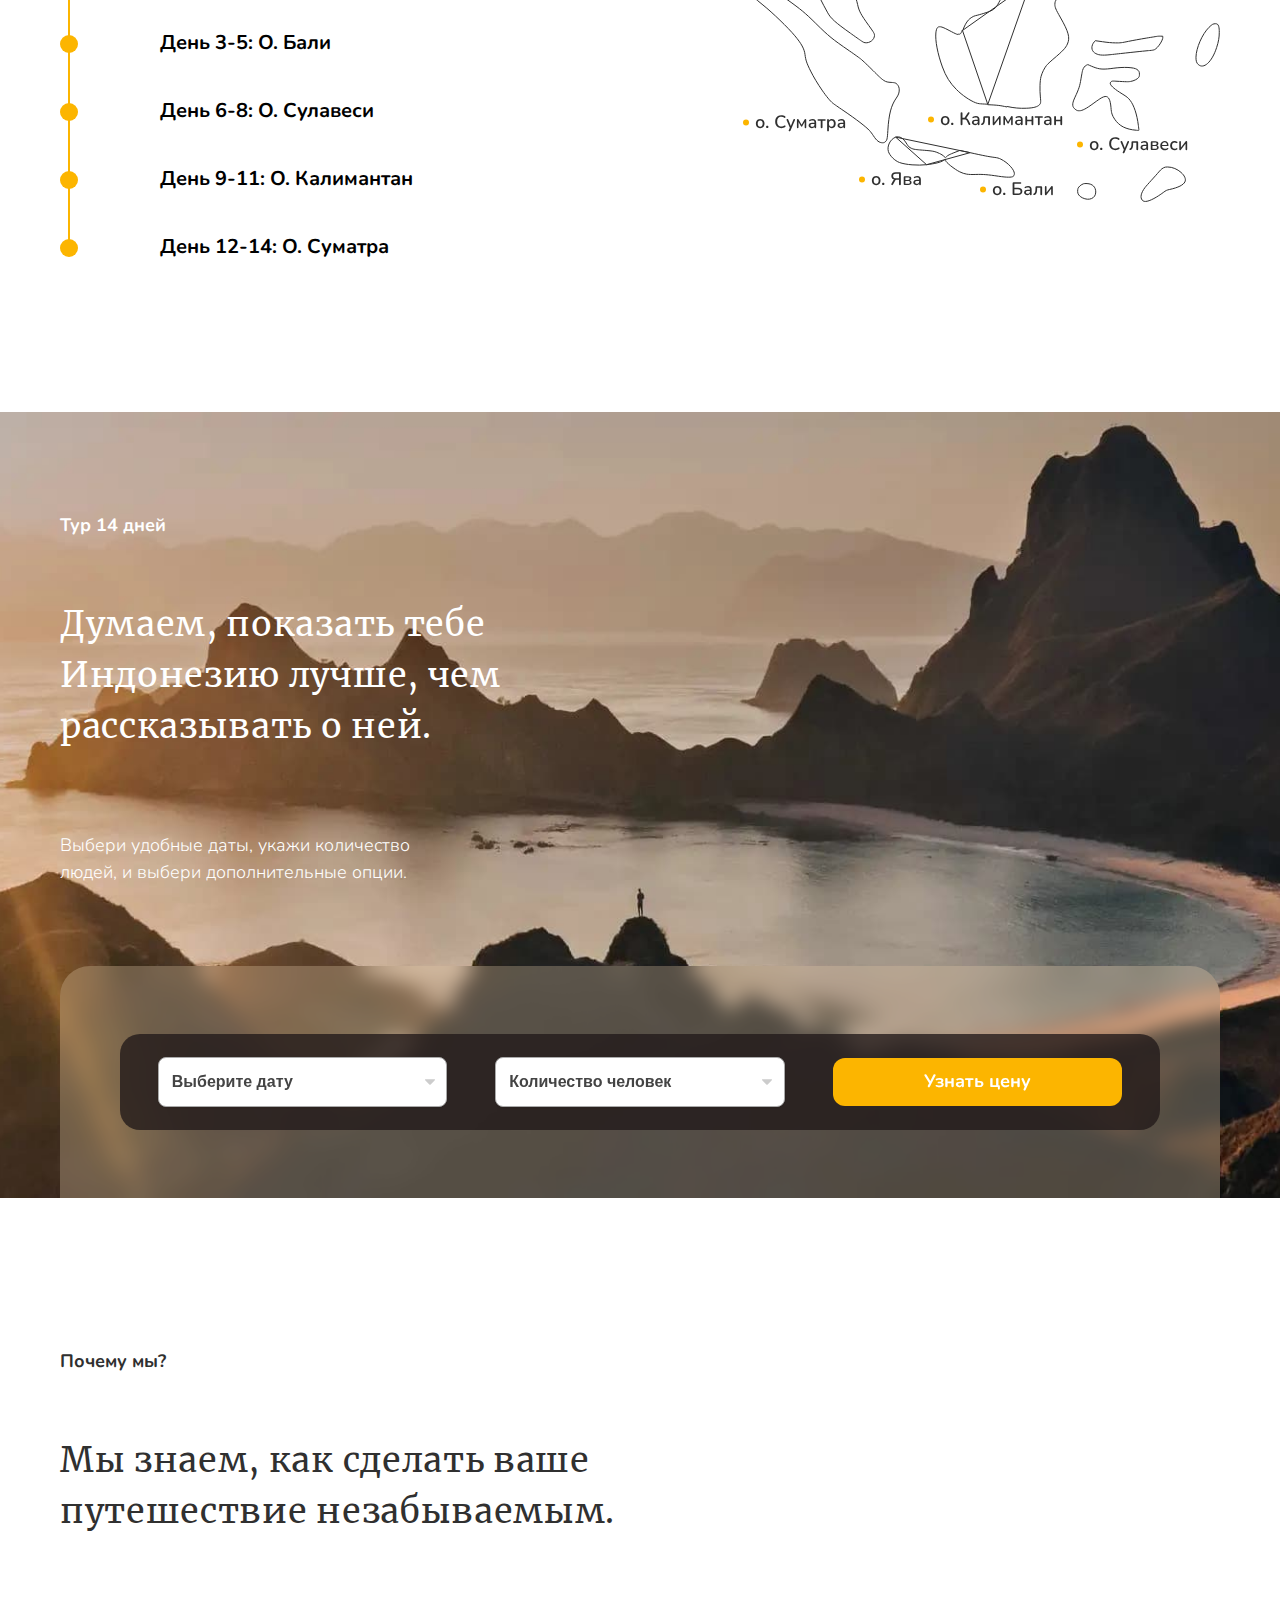
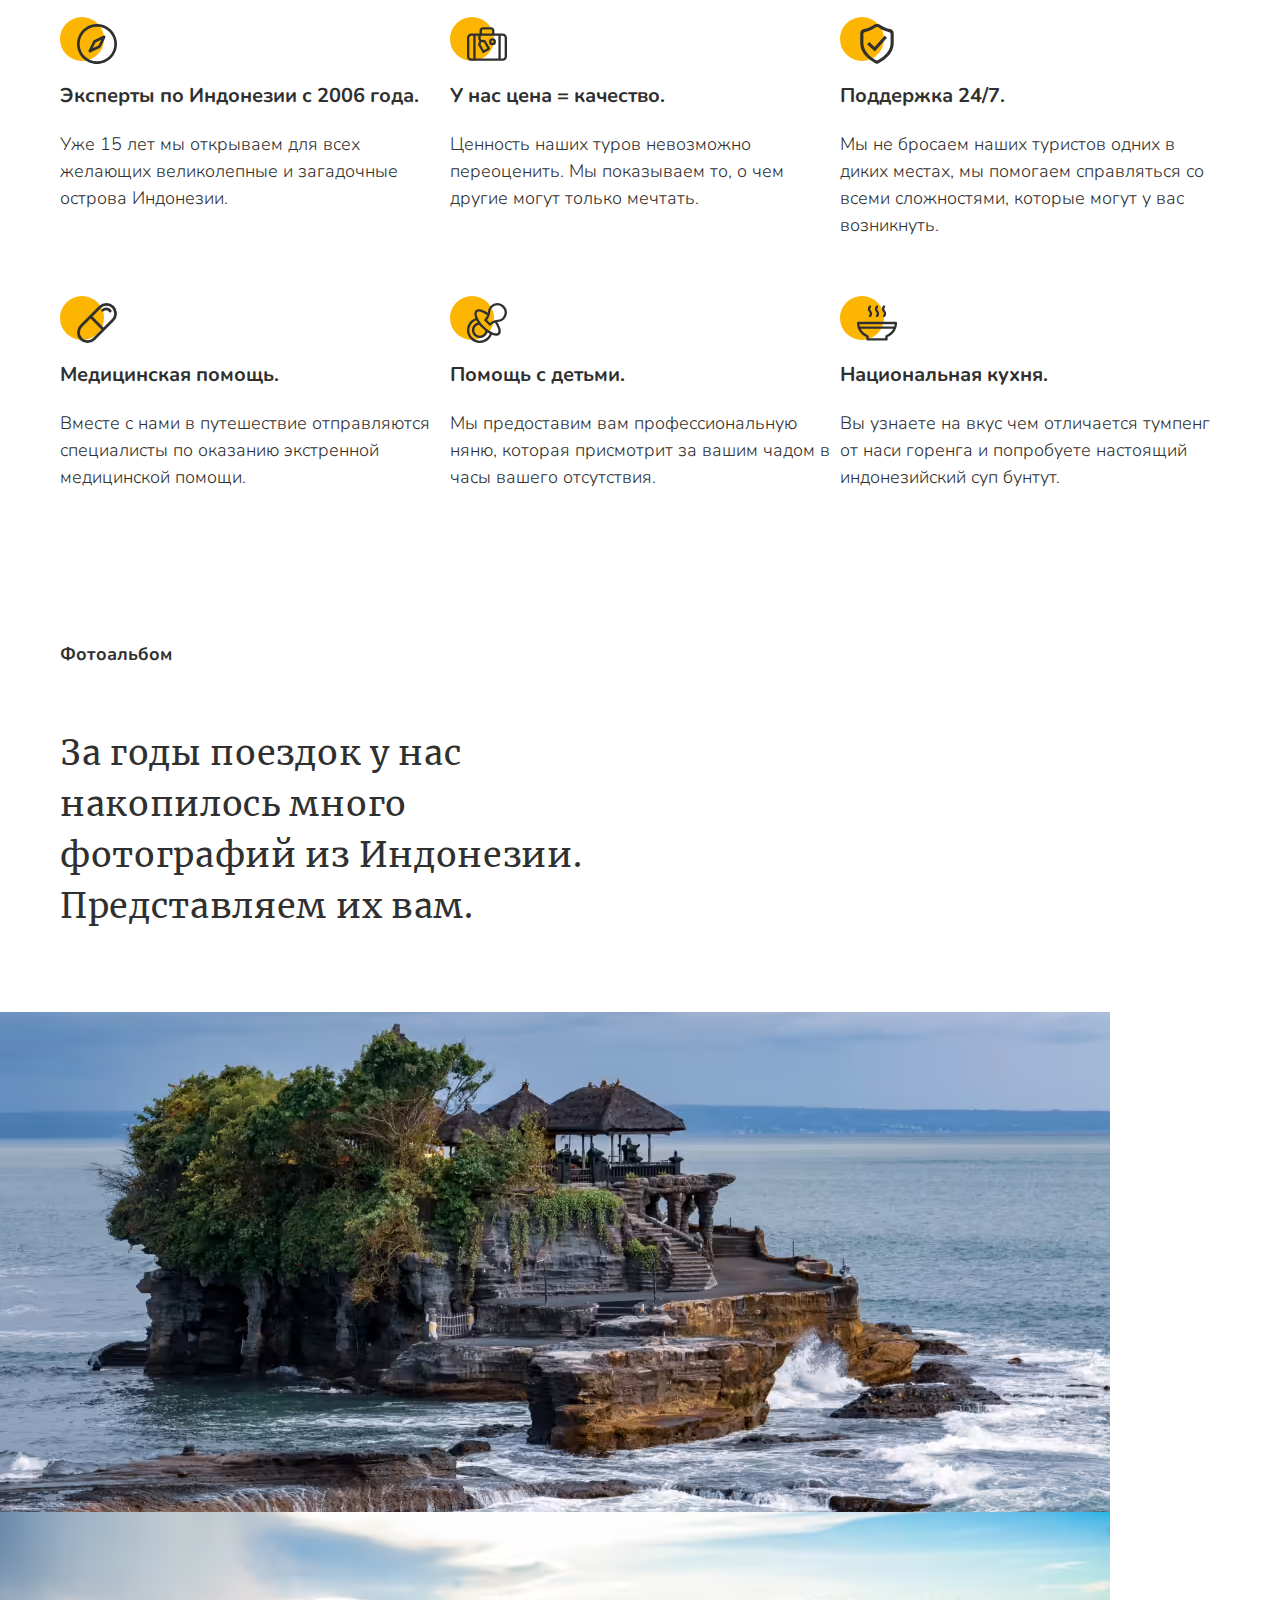
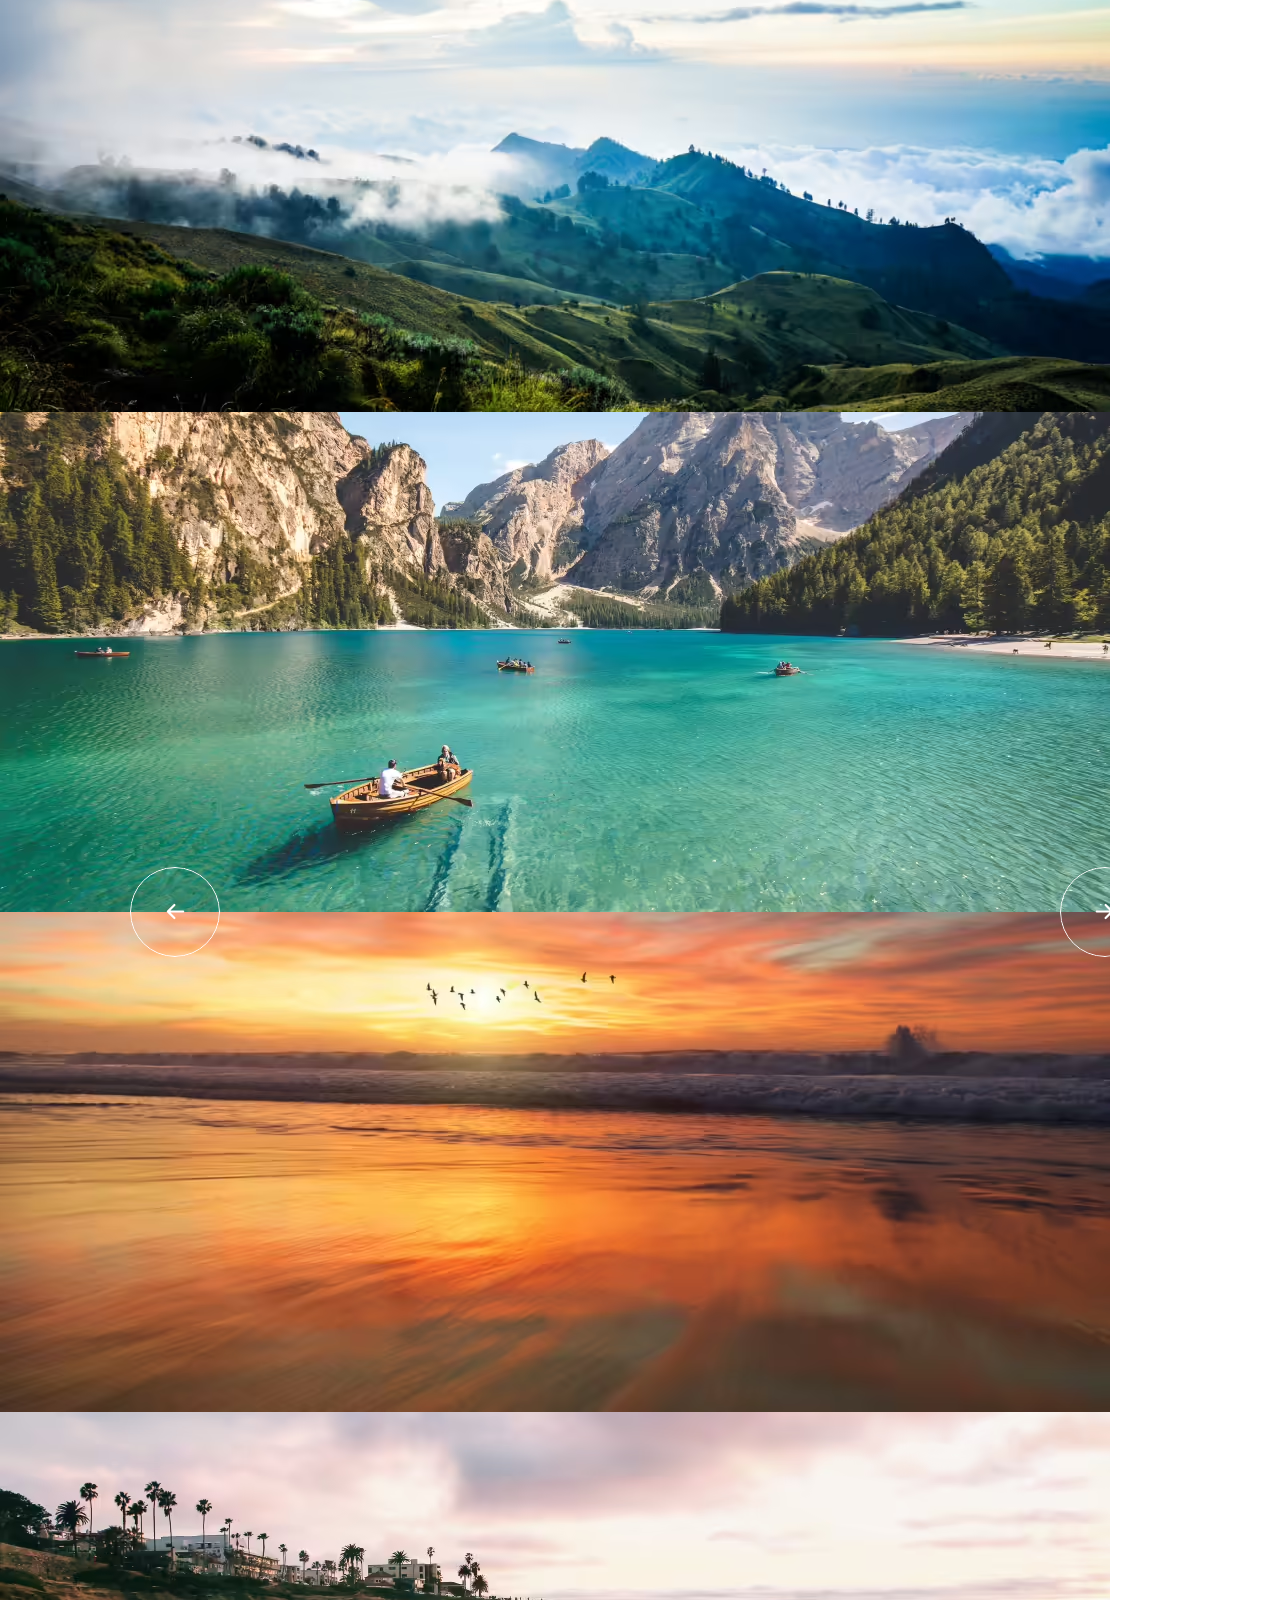
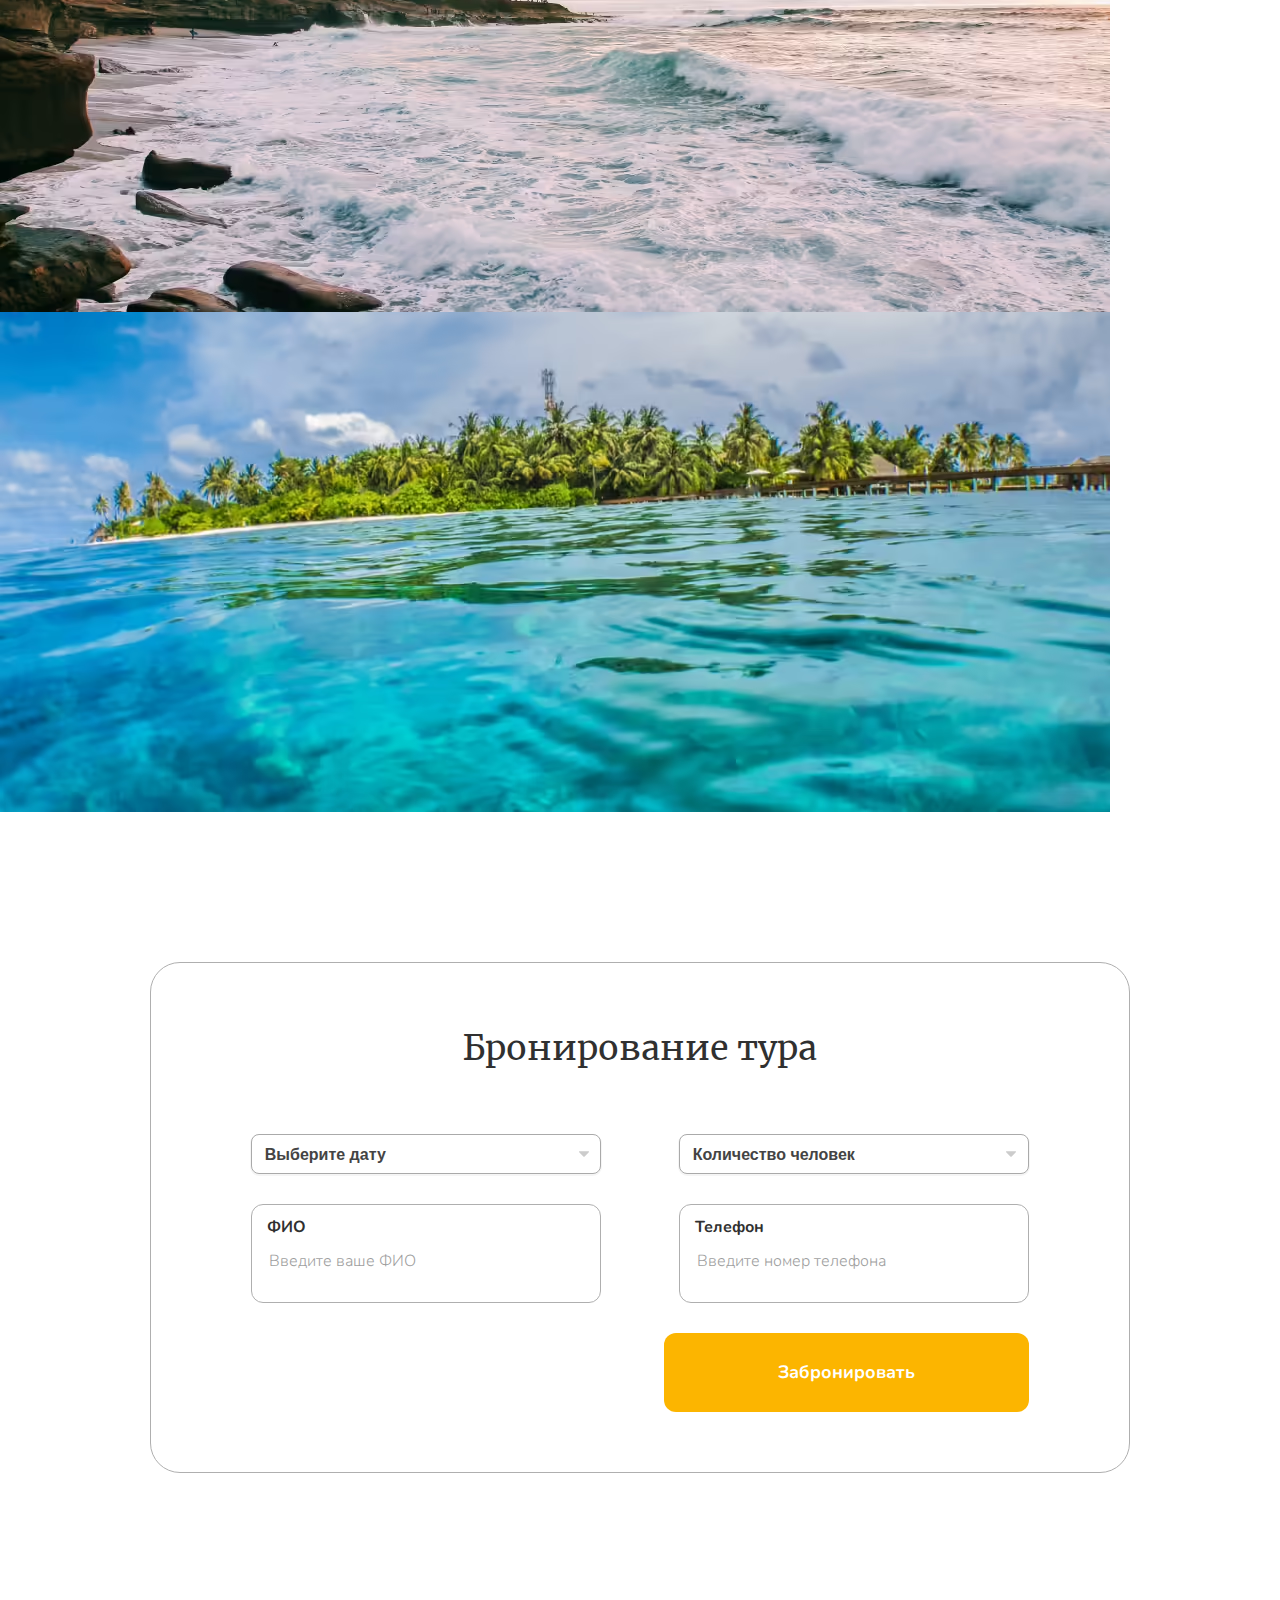
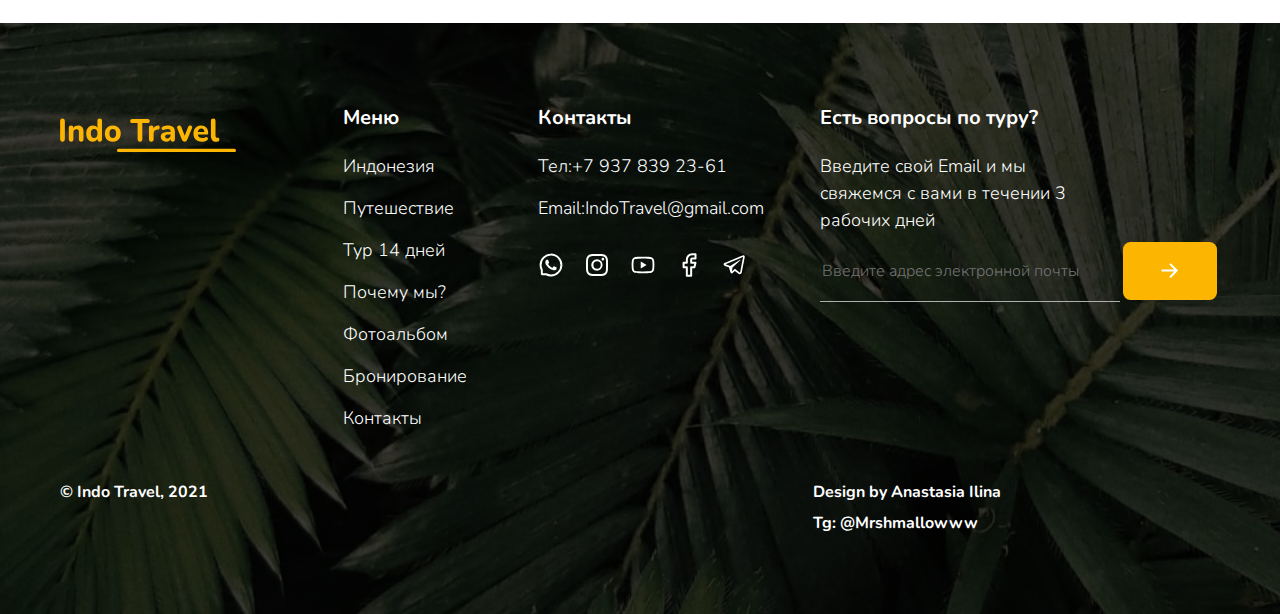
==== commit 36001819: "Merge pull request #4 from laedo303/addSelects" ====
--- a/index.html
+++ b/index.html
@@ -14,11 +14,6 @@
   <link rel="stylesheet" href="css/timer.css">
   <title>Indonesia</title>
   <script type="module" src="./js/main.js"></script>
-  <script>
-  //   document.addEventListener('DOMContentLoaded', () => {
-  //     countdownTimer();
-  //   })
-  // </script>
 </head>
 
 <body>
@@ -41,6 +36,7 @@
       </nav>
     </div>
   </header>
+
   <main>
     <section class="section hero" id="hero">
       <div class="container">
@@ -72,6 +68,7 @@
         </div>
       </div>
     </section>
+
     <section class="section about" id="about">
       <div class="container about__container about__content">
         <div class="about__grid-item about__grid-item_a">
@@ -94,6 +91,7 @@
         <p class="section__text section__text_small about__text about__text_small about__grid-item about__grid-item_c">Индонезия расположилась на&nbsp;легендарных и известных своей довольно непохожей историей островах Юго-Восточной Азии – на&nbsp;Суматре, Яве, Сулавеси, Бали, отчасти на&nbsp;Борнео и на&nbsp;Новой Гвинее, а также на&nbsp;множестве более мелких островов Малайского архипелага.</p>
       </div>
     </section>
+
     <section class="section travel" id="travel">
       <div class="container travel__container">
         <h2 class="section__title travel__title">Путешествие</h2>
@@ -172,6 +170,7 @@
         </div>
       </div>
     </section>
+
     <section class="section why" id="why">
       <div class="container why__container">
         <h2 class="section__title why__title">Почему мы?</h2>
@@ -206,6 +205,7 @@
         </div>
       </div>
     </section>
+
     <section class="section album" id="album">
       <div class="container album__container">
         <h2 class="section__title album__title">Фотоальбом</h2>
@@ -260,6 +260,7 @@
         <div class="album__right"></div>
       </div>
     </section>
+
     <section class="section reservation" id="reservation">
       <div class="container reservation__container">
         <form action="#" class="reservation__form">
@@ -309,6 +310,7 @@
       </div>
     </section>
   </main>
+
   <footer class="footer" id="contacts">
     <div class="container">
       <div class="footer__content">
